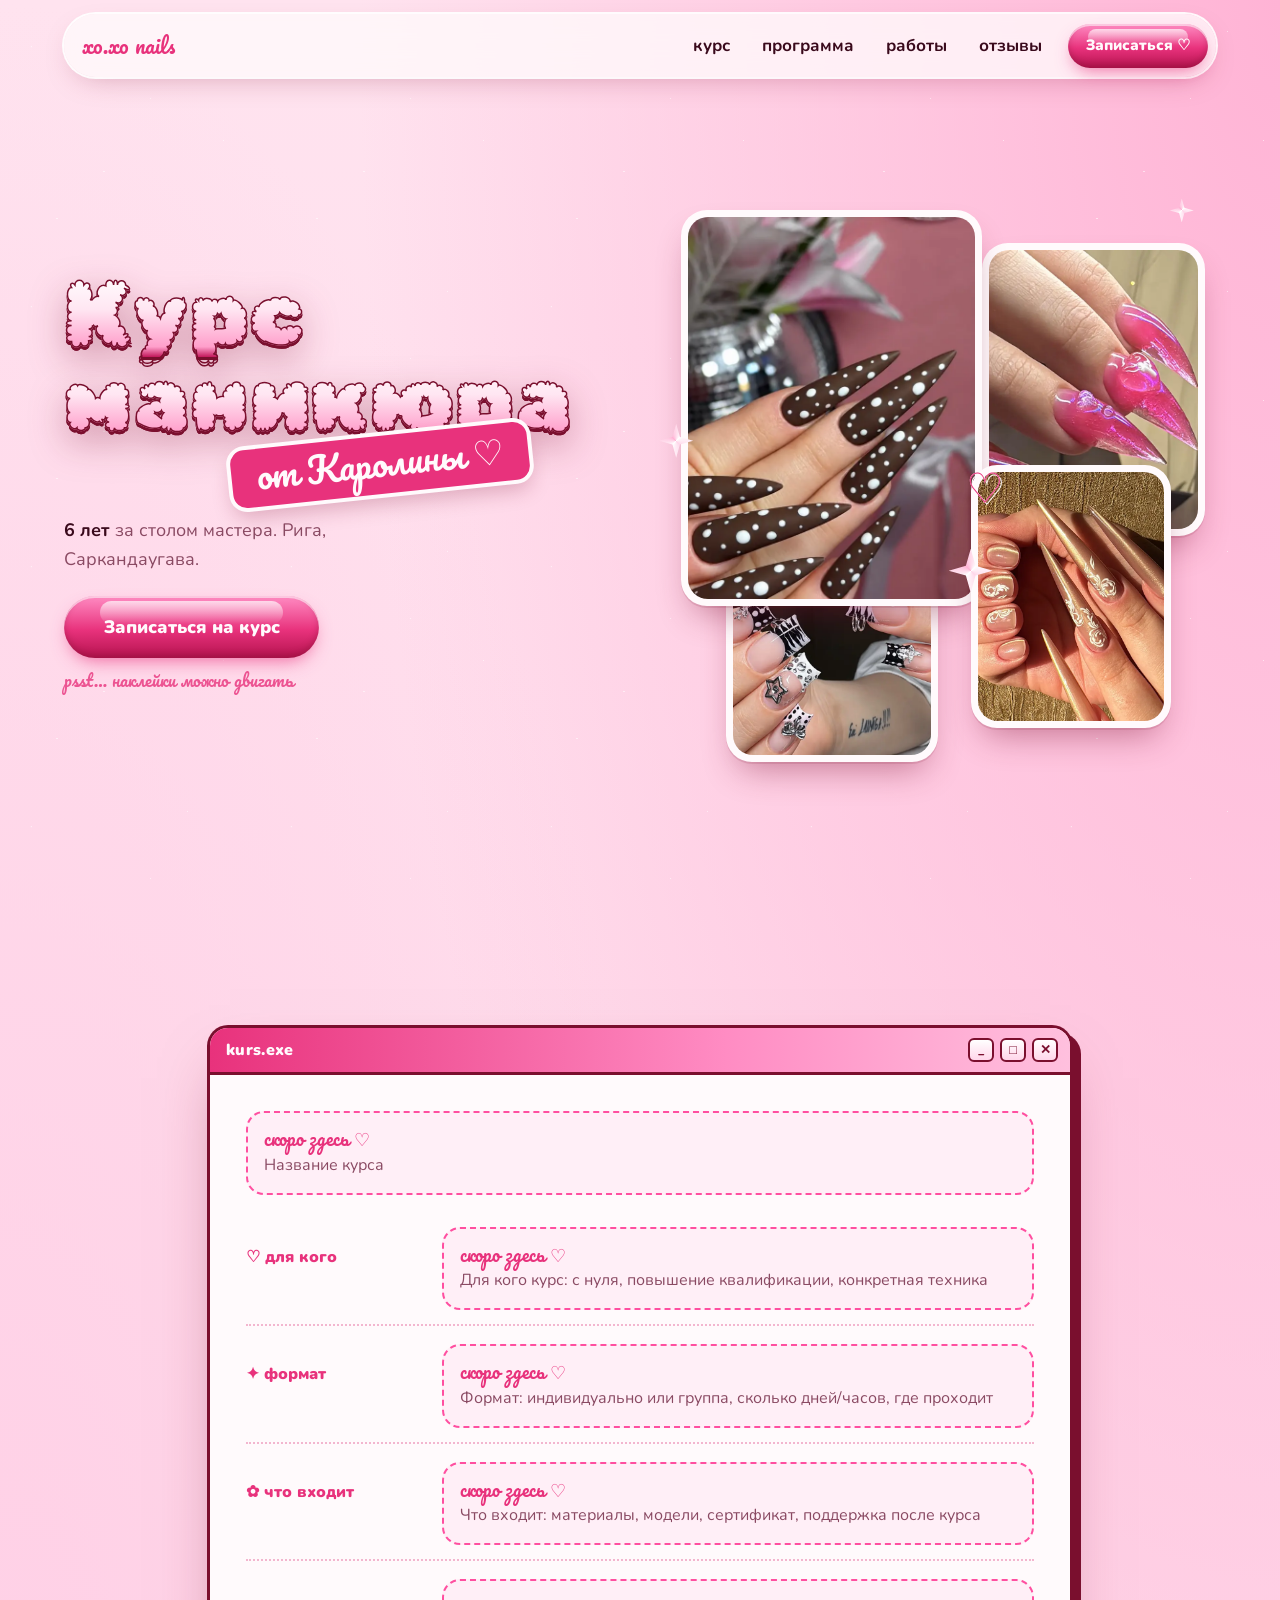
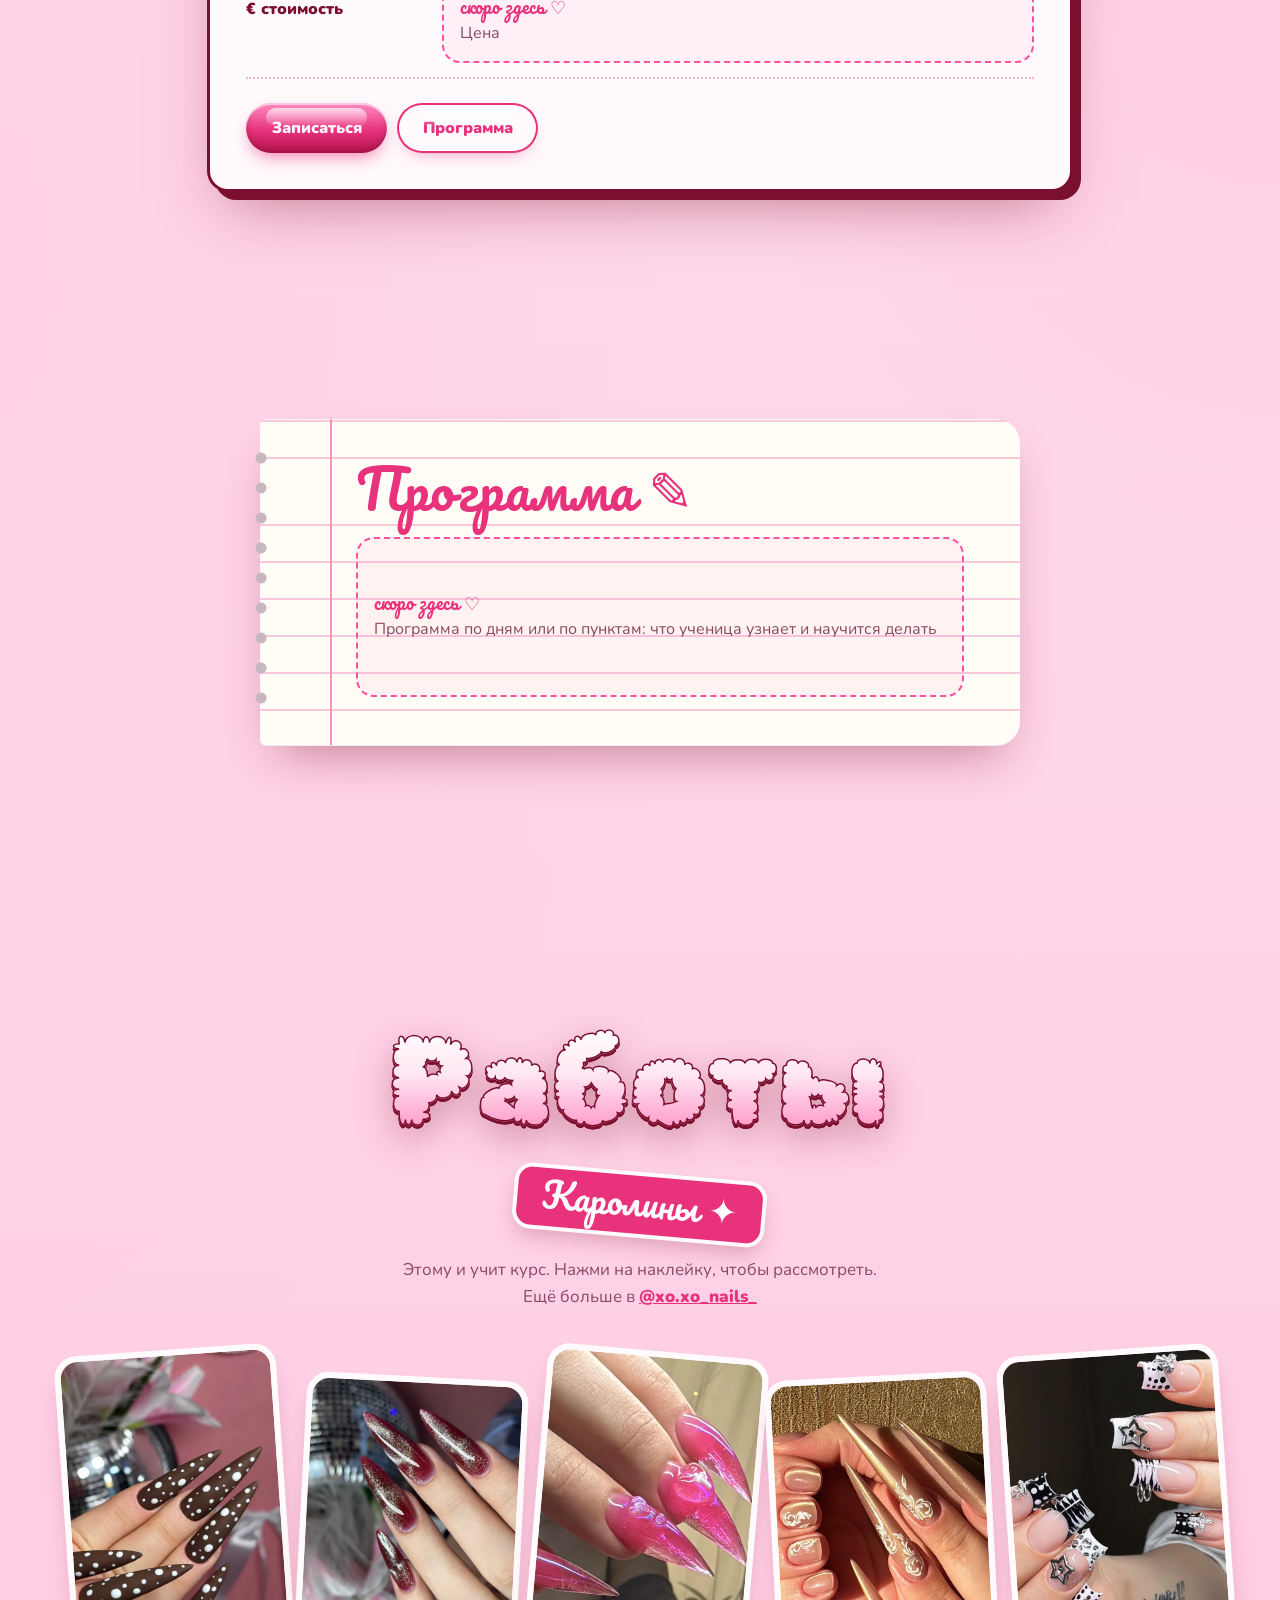
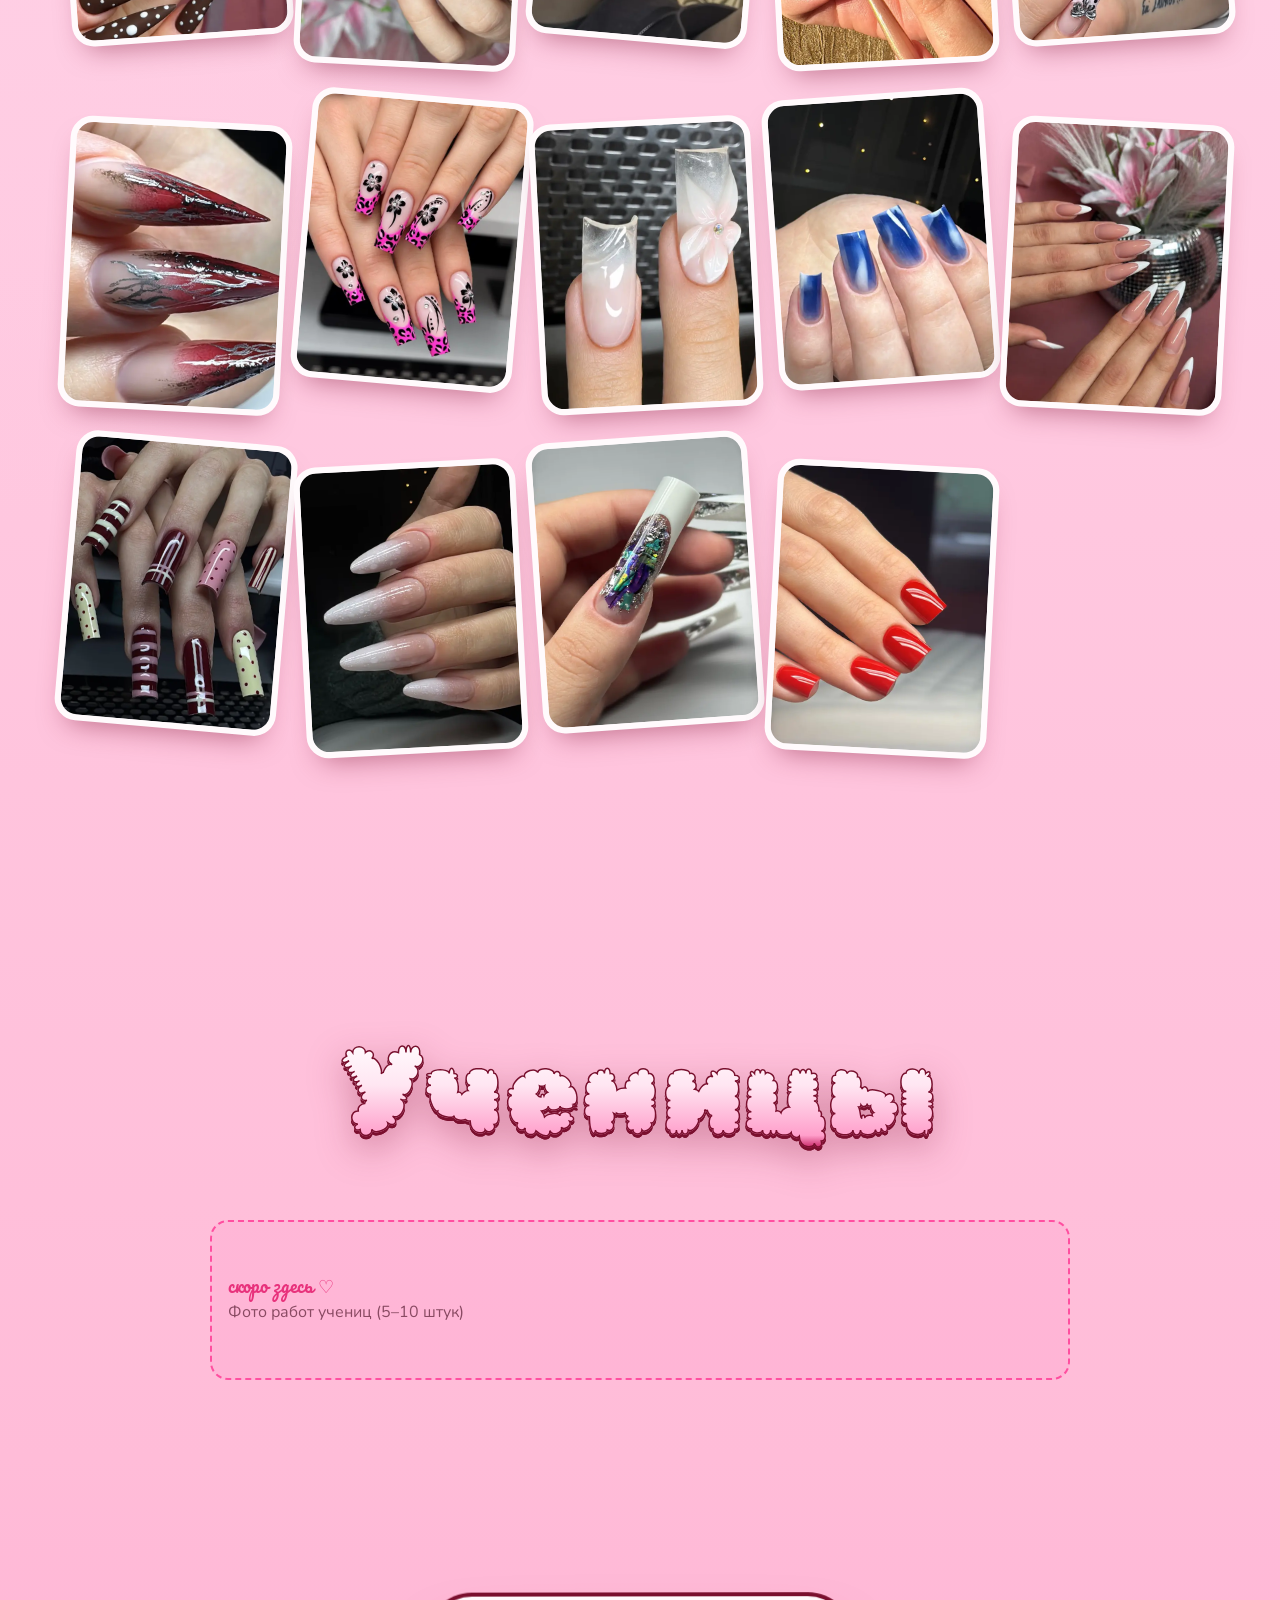
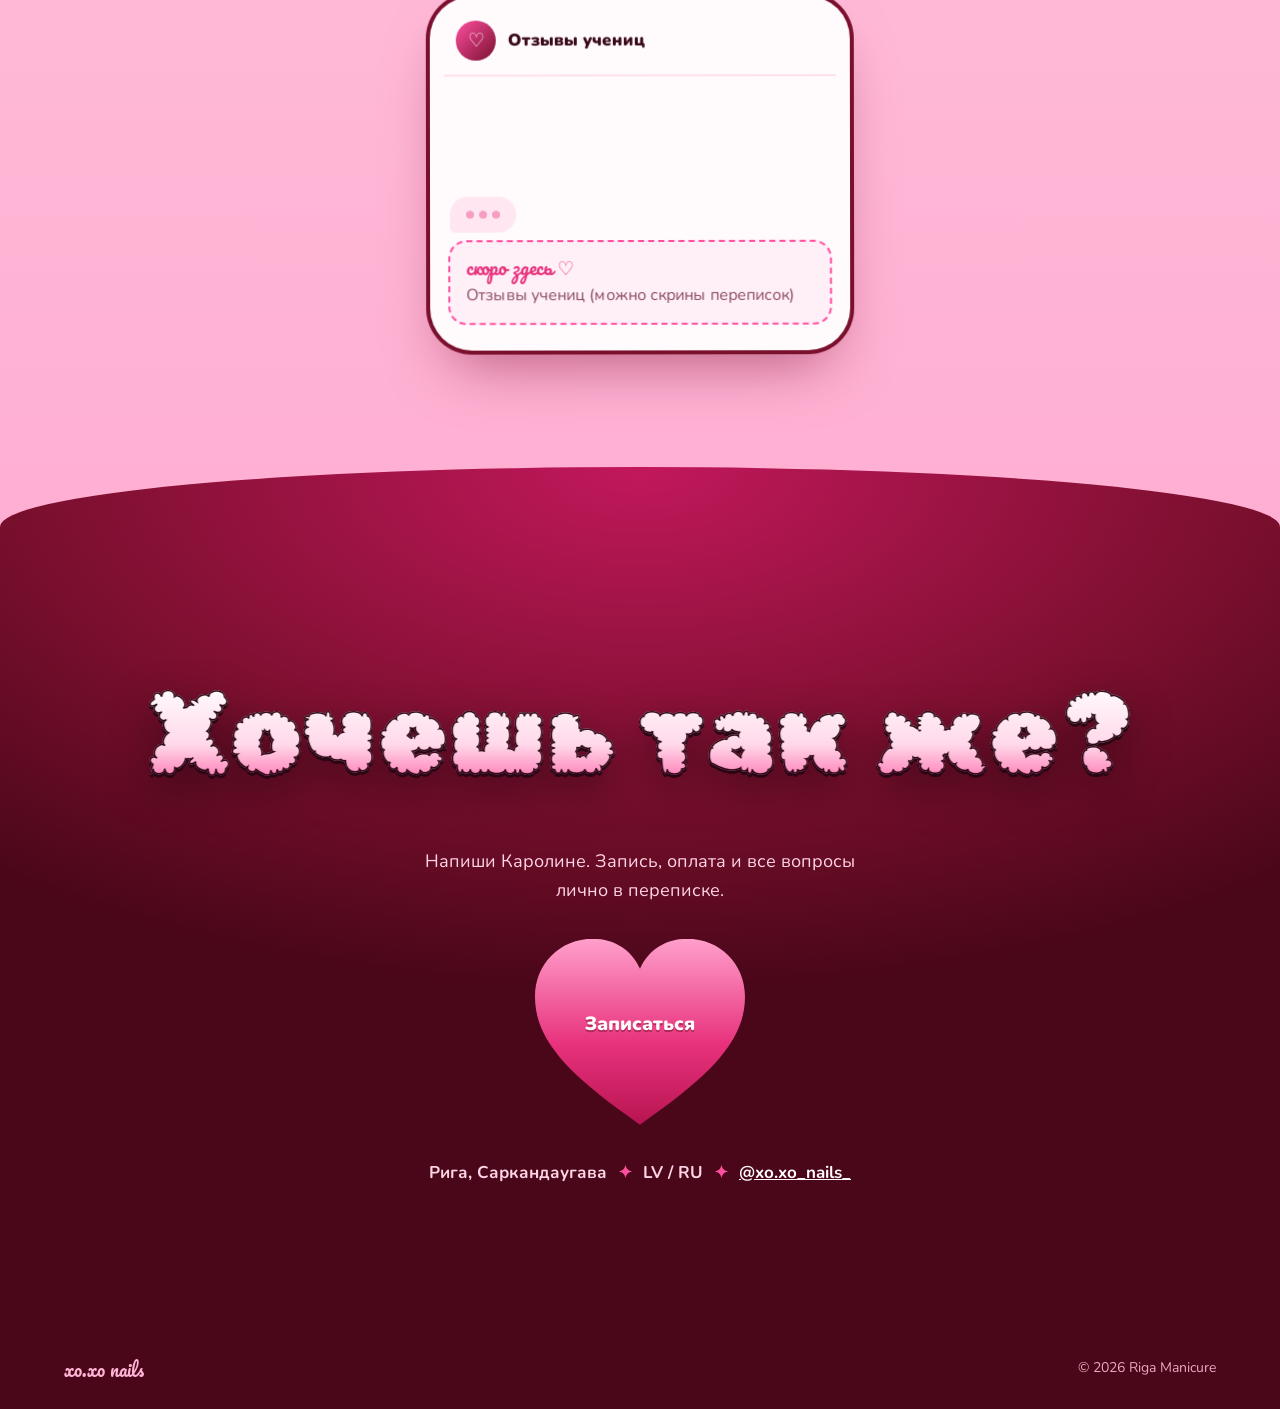
==== index.html @ b99a3af6 "Jauns dizains: Y2K glancs" ====
<!doctype html>
<html lang="ru">
<head>
<meta charset="utf-8">
<meta name="viewport" content="width=device-width, initial-scale=1, viewport-fit=cover">
<title>Курс маникюра от Каролины | Riga Manicure</title>
<meta name="description" content="Курс маникюра от мастера Каролины: 6 лет практики, Рига, Саркандаугава. Программа, формат, работы учениц и запись.">
<meta name="theme-color" content="#ffd9ea">
<meta property="og:type" content="website">
<meta property="og:locale" content="ru_RU">
<meta property="og:title" content="Курс маникюра от Каролины">
<meta property="og:description" content="6 лет практики. Рига, Саркандаугава. Программа курса и запись.">
<meta property="og:image" content="img/og.jpg">
<meta name="twitter:card" content="summary_large_image">
<link rel="icon" href="data:image/svg+xml,%3Csvg xmlns='http://www.w3.org/2000/svg' viewBox='0 0 32 32'%3E%3Cpath d='M16 29S3 21 3 11a6.5 6.5 0 0 1 13-1 6.5 6.5 0 0 1 13 1c0 10-13 18-13 18z' fill='%23e8327c'/%3E%3C/svg%3E">
<link rel="preload" href="fonts/rubik-bubbles-cyrillic-400-normal.woff2" as="font" type="font/woff2" crossorigin>
<link rel="stylesheet" href="css/fonts.css">
<link rel="stylesheet" href="css/style.css">
<script>
  (function (d) {
    d.classList.add("js");
    if (!matchMedia("(prefers-reduced-motion: reduce)").matches) d.classList.add("motion");
    setTimeout(function () { if (!d.classList.contains("ready")) d.classList.remove("motion"); }, 3500);
  })(document.documentElement);
</script>
</head>
<body>
<a class="skip" href="#kurs">К курсу</a>

<!-- dekoratīvs glitera slānis -->
<div class="glitter" aria-hidden="true"></div>

<header class="bar">
  <a class="bar-logo" href="#top" aria-label="Riga Manicure, наверх">xo.xo nails</a>
  <nav class="bar-nav" aria-label="Навигация">
    <a href="#kurs">курс</a>
    <a href="#programma">программа</a>
    <a href="#raboty">работы</a>
    <a href="#otzyvy">отзывы</a>
  </nav>
  <a class="pill pill-sm" data-book href="https://ig.me/m/xo.xo_nails_" target="_blank" rel="noopener">Записаться ♡</a>
</header>

<main id="top">

<!-- ============ HERO ============ -->
<section class="hero" aria-labelledby="hero-title">
  <div class="hero-copy">
    <h1 id="hero-title" class="hero-title">
      <span class="chrome" data-text="Курс">Курс</span>
      <span class="chrome" data-text="маникюра">маникюра</span>
    </h1>
    <p class="tag tag-hero">от Каролины ♡</p>
    <p class="hero-sub"><b>6 лет</b> за столом мастера. Рига, Саркандаугава.</p>
    <a class="pill pill-big" data-book href="https://ig.me/m/xo.xo_nails_" target="_blank" rel="noopener">Записаться на курс</a>
    <p class="hint">psst… наклейки можно двигать</p>
  </div>

  <div class="sticker-board" aria-label="Работы Каролины">
    <figure class="sticker s1"><img src="img/hero-polka-600.webp" width="600" height="800" fetchpriority="high" alt="Шоколадные стилеты в белый горошек" draggable="false"></figure>
    <figure class="sticker s2"><img src="img/pink-jelly-600.webp" width="600" height="800" alt="Розовые желейные стилеты с объёмным сердцем" draggable="false"></figure>
    <figure class="sticker s3"><img src="img/y2k-stars-600.webp" width="600" height="800" alt="Ногти в стиле Y2K со звёздами и горошком" draggable="false"></figure>
    <figure class="sticker s4"><img src="img/gold-stiletto-600.webp" width="600" height="800" alt="Золотые стилеты с белой росписью" draggable="false"></figure>
    <span class="star st1" aria-hidden="true"></span>
    <span class="star st2" aria-hidden="true"></span>
    <span class="star st3" aria-hidden="true"></span>
    <span class="heart h1" aria-hidden="true">♡</span>
  </div>
</section>

<!-- ============ KURS.EXE ============ -->
<section class="course" id="kurs" aria-labelledby="course-title">
  <div class="win">
    <div class="win-bar">
      <span class="win-title" id="course-title">kurs.exe</span>
      <span class="win-btns" aria-hidden="true"><i>_</i><i>□</i><i>✕</i></span>
    </div>
    <div class="win-body">
      <div class="win-name" data-field="course.title"></div>
      <dl class="win-rows">
        <div><dt>♡ для кого</dt><dd data-field="course.audience"></dd></div>
        <div><dt>✦ формат</dt><dd data-field="course.format"></dd></div>
        <div><dt>✿ что входит</dt><dd data-field="course.includes"></dd></div>
        <div class="win-price"><dt>€ стоимость</dt><dd data-field="course.price"></dd></div>
      </dl>
      <div class="win-actions">
        <a class="pill" data-book href="https://ig.me/m/xo.xo_nails_" target="_blank" rel="noopener">Записаться</a>
        <a class="pill pill-ghost" href="#programma">Программа</a>
      </div>
    </div>
  </div>
</section>

<!-- ============ DIENASGRĀMATA ============ -->
<section class="diary-wrap" id="programma" aria-labelledby="program-title">
  <div class="diary">
    <h2 id="program-title" class="diary-title">Программа <span aria-hidden="true">✎</span></h2>
    <div class="diary-body" data-field="course.program"></div>
  </div>
</section>

<!-- ============ NAKLEJKI ============ -->
<section class="works" id="raboty" aria-labelledby="works-title">
  <h2 id="works-title" class="sec-title"><span class="chrome" data-text="Работы">Работы</span></h2>
  <p class="tag tag-sec">Каролины ✦</p>
  <p class="works-lead">Этому и учит курс. Нажми на наклейку, чтобы рассмотреть. Ещё больше в <a data-ig href="https://www.instagram.com/xo.xo_nails_/" target="_blank" rel="noopener">@xo.xo_nails_</a></p>
  <ul class="wall" data-list="works"></ul>
</section>

<!-- ============ POLAROIDI ============ -->
<section class="students" aria-labelledby="students-title">
  <h2 id="students-title" class="sec-title"><span class="chrome" data-text="Ученицы">Ученицы</span></h2>
  <div class="students-body" data-field="students"></div>
</section>

<!-- ============ ČATS ============ -->
<section class="reviews" id="otzyvy" aria-labelledby="reviews-title">
  <div class="phone">
    <div class="phone-top"><span class="phone-av" aria-hidden="true">♡</span><h2 id="reviews-title">Отзывы учениц</h2></div>
    <div class="phone-chat" data-field="reviews"></div>
  </div>
</section>

<!-- ============ FINĀLS ============ -->
<section class="final" aria-labelledby="final-title">
  <h2 id="final-title" class="final-title"><span class="chrome chrome-dark" data-text="Хочешь так же?">Хочешь так же?</span></h2>
  <p class="final-sub">Напиши Каролине. Запись, оплата и все вопросы лично в переписке.</p>
  <a class="heart-btn" data-book href="https://ig.me/m/xo.xo_nails_" target="_blank" rel="noopener"><span>Записаться</span></a>
  <p class="final-meta">Рига, Саркандаугава <span>✦</span> LV / RU <span>✦</span> <a data-ig href="https://www.instagram.com/xo.xo_nails_/" target="_blank" rel="noopener">@xo.xo_nails_</a></p>
</section>

</main>

<footer class="foot">xo.xo nails <span>© <span id="year">2026</span> Riga Manicure</span></footer>

<a class="float-heart" id="floatHeart" data-book href="https://ig.me/m/xo.xo_nails_" target="_blank" rel="noopener" aria-label="Записаться на курс"><span>Записаться</span></a>

<dialog class="lightbox" id="lightbox" aria-label="Фото">
  <button class="lb-close" type="button" aria-label="Закрыть">✕</button>
  <button class="lb-nav lb-prev" type="button" aria-label="Предыдущее фото">‹</button>
  <img class="lb-img" alt="">
  <button class="lb-nav lb-next" type="button" aria-label="Следующее фото">›</button>
</dialog>

<script src="js/vendor/gsap.min.js" defer></script>
<script src="js/vendor/ScrollTrigger.min.js" defer></script>
<script src="js/vendor/Draggable.min.js" defer></script>
<script src="js/app.js" defer></script>
</body>
</html>
---- css/fonts.css ----
/* LokДЃli fonti: kirilica + latД«Е†u + latvieЕЎu burti */
/* rubik-bubbles-cyrillic-400-normal */
@font-face {
  font-family: 'Rubik Bubbles';
  font-style: normal;
  font-display: swap;
  font-weight: 400;
  src: url(../fonts/rubik-bubbles-cyrillic-400-normal.woff2) format('woff2');
  unicode-range: U+0301,U+0400-045F,U+0490-0491,U+04B0-04B1,U+2116;
}
/* rubik-bubbles-latin-ext-400-normal */
@font-face {
  font-family: 'Rubik Bubbles';
  font-style: normal;
  font-display: swap;
  font-weight: 400;
  src: url(../fonts/rubik-bubbles-latin-ext-400-normal.woff2) format('woff2');
  unicode-range: U+0100-02AF,U+0304,U+0308,U+0329,U+1E00-1E9F,U+1EF2-1EFF,U+2020,U+20A0-20AB,U+20AD-20C0,U+2113,U+2C60-2C7F,U+A720-A7FF;
}
/* rubik-bubbles-latin-400-normal */
@font-face {
  font-family: 'Rubik Bubbles';
  font-style: normal;
  font-display: swap;
  font-weight: 400;
  src: url(../fonts/rubik-bubbles-latin-400-normal.woff2) format('woff2');
  unicode-range: U+0000-00FF,U+0131,U+0152-0153,U+02BB-02BC,U+02C6,U+02DA,U+02DC,U+0304,U+0308,U+0329,U+2000-206F,U+2074,U+20AC,U+2122,U+2191,U+2193,U+2212,U+2215,U+FEFF,U+FFFD;
}
/* pacifico-cyrillic-400-normal */
@font-face {
  font-family: 'Pacifico';
  font-style: normal;
  font-display: swap;
  font-weight: 400;
  src: url(../fonts/pacifico-cyrillic-400-normal.woff2) format('woff2');
  unicode-range: U+0301,U+0400-045F,U+0490-0491,U+04B0-04B1,U+2116;
}
/* pacifico-latin-ext-400-normal */
@font-face {
  font-family: 'Pacifico';
  font-style: normal;
  font-display: swap;
  font-weight: 400;
  src: url(../fonts/pacifico-latin-ext-400-normal.woff2) format('woff2');
  unicode-range: U+0100-02AF,U+0304,U+0308,U+0329,U+1E00-1E9F,U+1EF2-1EFF,U+2020,U+20A0-20AB,U+20AD-20C0,U+2113,U+2C60-2C7F,U+A720-A7FF;
}
/* pacifico-latin-400-normal */
@font-face {
  font-family: 'Pacifico';
  font-style: normal;
  font-display: swap;
  font-weight: 400;
  src: url(../fonts/pacifico-latin-400-normal.woff2) format('woff2');
  unicode-range: U+0000-00FF,U+0131,U+0152-0153,U+02BB-02BC,U+02C6,U+02DA,U+02DC,U+0304,U+0308,U+0329,U+2000-206F,U+2074,U+20AC,U+2122,U+2191,U+2193,U+2212,U+2215,U+FEFF,U+FFFD;
}
/* nunito-cyrillic-400-normal */
@font-face {
  font-family: 'Nunito';
  font-style: normal;
  font-display: swap;
  font-weight: 400;
  src: url(../fonts/nunito-cyrillic-400-normal.woff2) format('woff2');
  unicode-range: U+0301,U+0400-045F,U+0490-0491,U+04B0-04B1,U+2116;
}
/* nunito-latin-ext-400-normal */
@font-face {
  font-family: 'Nunito';
  font-style: normal;
  font-display: swap;
  font-weight: 400;
  src: url(../fonts/nunito-latin-ext-400-normal.woff2) format('woff2');
  unicode-range: U+0100-02AF,U+0304,U+0308,U+0329,U+1E00-1E9F,U+1EF2-1EFF,U+2020,U+20A0-20AB,U+20AD-20C0,U+2113,U+2C60-2C7F,U+A720-A7FF;
}
/* nunito-latin-400-normal */
@font-face {
  font-family: 'Nunito';
  font-style: normal;
  font-display: swap;
  font-weight: 400;
  src: url(../fonts/nunito-latin-400-normal.woff2) format('woff2');
  unicode-range: U+0000-00FF,U+0131,U+0152-0153,U+02BB-02BC,U+02C6,U+02DA,U+02DC,U+0304,U+0308,U+0329,U+2000-206F,U+2074,U+20AC,U+2122,U+2191,U+2193,U+2212,U+2215,U+FEFF,U+FFFD;
}
/* nunito-cyrillic-700-normal */
@font-face {
  font-family: 'Nunito';
  font-style: normal;
  font-display: swap;
  font-weight: 700;
  src: url(../fonts/nunito-cyrillic-700-normal.woff2) format('woff2');
  unicode-range: U+0301,U+0400-045F,U+0490-0491,U+04B0-04B1,U+2116;
}
/* nunito-latin-ext-700-normal */
@font-face {
  font-family: 'Nunito';
  font-style: normal;
  font-display: swap;
  font-weight: 700;
  src: url(../fonts/nunito-latin-ext-700-normal.woff2) format('woff2');
  unicode-range: U+0100-02AF,U+0304,U+0308,U+0329,U+1E00-1E9F,U+1EF2-1EFF,U+2020,U+20A0-20AB,U+20AD-20C0,U+2113,U+2C60-2C7F,U+A720-A7FF;
}
/* nunito-latin-700-normal */
@font-face {
  font-family: 'Nunito';
  font-style: normal;
  font-display: swap;
  font-weight: 700;
  src: url(../fonts/nunito-latin-700-normal.woff2) format('woff2');
  unicode-range: U+0000-00FF,U+0131,U+0152-0153,U+02BB-02BC,U+02C6,U+02DA,U+02DC,U+0304,U+0308,U+0329,U+2000-206F,U+2074,U+20AC,U+2122,U+2191,U+2193,U+2212,U+2215,U+FEFF,U+FFFD;
}
/* nunito-cyrillic-900-normal */
@font-face {
  font-family: 'Nunito';
  font-style: normal;
  font-display: swap;
  font-weight: 900;
  src: url(../fonts/nunito-cyrillic-900-normal.woff2) format('woff2');
  unicode-range: U+0301,U+0400-045F,U+0490-0491,U+04B0-04B1,U+2116;
}
/* nunito-latin-ext-900-normal */
@font-face {
  font-family: 'Nunito';
  font-style: normal;
  font-display: swap;
  font-weight: 900;
  src: url(../fonts/nunito-latin-ext-900-normal.woff2) format('woff2');
  unicode-range: U+0100-02AF,U+0304,U+0308,U+0329,U+1E00-1E9F,U+1EF2-1EFF,U+2020,U+20A0-20AB,U+20AD-20C0,U+2113,U+2C60-2C7F,U+A720-A7FF;
}
/* nunito-latin-900-normal */
@font-face {
  font-family: 'Nunito';
  font-style: normal;
  font-display: swap;
  font-weight: 900;
  src: url(../fonts/nunito-latin-900-normal.woff2) format('woff2');
  unicode-range: U+0000-00FF,U+0131,U+0152-0153,U+02BB-02BC,U+02C6,U+02DA,U+02DC,U+0304,U+0308,U+0329,U+2000-206F,U+2074,U+20AC,U+2122,U+2191,U+2193,U+2212,U+2215,U+FEFF,U+FFFD;
}
---- css/style.css ----
/* Riga Manicure — Y2K glancs: hroma burbuļu burti, uzlīmes, gliters, kurs.exe, dienasgrāmata, čats. */
:root {
  --bg: #ffe3ef;
  --bg-2: #ffc6de;
  --pink: #ff4fa0;
  --hot: #e8327c;
  --cherry: #7a0f2e;
  --ink: #3a0a1c;
  --muted: #8a4a63;
  --white: #fffafc;
  --lilac: #e9d6ff;
  --bubble: "Rubik Bubbles", "Arial Rounded MT Bold", sans-serif;
  --script: "Pacifico", cursive;
  --text: "Nunito", "Segoe UI", Arial, sans-serif;
  --gut: clamp(16px, 5vw, 64px);
  --bounce: cubic-bezier(.34, 1.56, .64, 1);
}
*, *::before, *::after { box-sizing: border-box; }
html { -webkit-text-size-adjust: 100%; scroll-padding-top: 80px; }
body {
  margin: 0; color: var(--ink); font: 400 1.0625rem/1.6 var(--text); -webkit-font-smoothing: antialiased;
  background:
    radial-gradient(120% 60% at 100% 0%, #ffb3d5 0%, transparent 60%),
    radial-gradient(90% 50% at 0% 30%, #ffd0e6 0%, transparent 60%),
    linear-gradient(180deg, var(--bg) 0%, #ffd2e6 45%, #ffbcd8 75%, #ff9ccb 100%);
  background-color: var(--bg);
}
main, .foot { overflow-x: clip; position: relative; z-index: 1; }
img { display: block; max-width: 100%; height: auto; }
figure { margin: 0; }
a { color: inherit; }
h1, h2, h3, p { margin: 0; }
.skip { position: absolute; left: 8px; top: -60px; z-index: 300; background: var(--ink); color: var(--white); padding: 10px 16px; border-radius: 999px; }
.skip:focus { top: 8px; }
:focus-visible { outline: 3px solid var(--hot); outline-offset: 3px; }
::selection { background: var(--pink); color: var(--white); }

/* ---------- Glitera slānis ---------- */
.glitter { position: fixed; inset: 0; z-index: 0; pointer-events: none; opacity: .55;
  background-image:
    radial-gradient(1.5px 1.5px at 12% 18%, #fff 50%, transparent 51%),
    radial-gradient(1px 1px at 72% 12%, #fff 50%, transparent 51%),
    radial-gradient(2px 2px at 40% 66%, #fff 50%, transparent 51%),
    radial-gradient(1px 1px at 86% 54%, #fff 50%, transparent 51%),
    radial-gradient(1.5px 1.5px at 22% 84%, #fff 50%, transparent 51%),
    radial-gradient(1px 1px at 58% 38%, #fff 50%, transparent 51%);
  background-size: 260px 260px; }
.motion .glitter { animation: twinkle 3.2s ease-in-out infinite alternate; }
@keyframes twinkle { from { opacity: .25; } to { opacity: .7; } }

/* ---------- Hroma burbuļu teksts ---------- */
.chrome { position: relative; display: inline-block; font-family: var(--bubble); font-weight: 400; line-height: .95; letter-spacing: .01em;
  color: transparent;
  background: linear-gradient(180deg, #ffffff 0%, #ffe6f2 22%, #ff9fcb 44%, #c2185b 50%, #ffc1dd 58%, #ffffff 78%, #ffd6ea 100%);
  background-size: 100% 200%; background-position: 0 0;
  -webkit-background-clip: text; background-clip: text;
  -webkit-text-stroke: 1.5px var(--cherry);
  filter: drop-shadow(0 3px 0 var(--cherry)) drop-shadow(0 12px 18px rgba(122, 15, 46, .3)); }
.chrome::after { /* atspīduma svītra, kas pārslīd pāri */
  content: attr(data-text); position: absolute; inset: 0; color: transparent; -webkit-text-stroke: 0;
  background: linear-gradient(100deg, transparent 40%, rgba(255,255,255,.95) 48%, transparent 56%) no-repeat;
  background-size: 250% 100%; background-position: 150% 0; -webkit-background-clip: text; background-clip: text; pointer-events: none; }
.motion .chrome::after { animation: shine 4.5s ease-in-out infinite; }
@keyframes shine { 0%, 55% { background-position: 150% 0; } 85%, 100% { background-position: -60% 0; } }
.chrome-dark { background: linear-gradient(180deg, #ffffff 0%, #ffd9ea 30%, #ff73b0 48%, #ffffff 56%, #ffc6e0 100%); background-size: 100% 200%; -webkit-background-clip: text; background-clip: text; -webkit-text-stroke: 1.5px #2a0614; filter: drop-shadow(0 3px 0 #2a0614) drop-shadow(0 14px 22px rgba(0,0,0,.35)); }

/* ---------- Birkas (uzlīmes ar rokrakstu) ---------- */
.tag { display: inline-block; font: 400 clamp(1.4rem, 5vw, 2.2rem)/1.2 var(--script); color: var(--white); background: var(--hot); padding: .15em .7em .3em;
  border-radius: 14px; box-shadow: 0 0 0 4px var(--white), 0 10px 20px rgba(122,15,46,.25); transform: rotate(-6deg); }

/* ---------- Pogas: želejas tabletes ---------- */
.pill { position: relative; display: inline-flex; align-items: center; justify-content: center; min-height: 50px; padding: 0 1.6em; border-radius: 999px;
  font: 900 1rem/1 var(--text); text-decoration: none; color: var(--white);
  background: linear-gradient(180deg, #ff8cc3 0%, var(--hot) 55%, #b5134f 100%);
  box-shadow: inset 0 2px 0 rgba(255,255,255,.55), inset 0 -3px 6px rgba(122,15,46,.35), 0 8px 18px -6px rgba(232,50,124,.7);
  transition: transform .3s var(--bounce), box-shadow .3s; }
.pill::before { content: ""; position: absolute; left: 14%; right: 14%; top: 5px; height: 38%; border-radius: 999px; background: linear-gradient(rgba(255,255,255,.7), rgba(255,255,255,0)); pointer-events: none; }
.pill:hover { transform: translateY(-3px) scale(1.04); }
.pill:active { transform: scale(.96); }
.pill-sm { min-height: 44px; padding: 0 1.2em; font-size: .9375rem; }
.pill-big { min-height: 62px; padding: 0 2.2em; font-size: 1.125rem; }
.pill-ghost { color: var(--hot); background: var(--white); box-shadow: inset 0 0 0 2px var(--hot), 0 8px 18px -10px rgba(232,50,124,.6); }

/* ---------- Augšējā josla ---------- */
.bar { position: fixed; inset: 10px 10px auto; z-index: 50; display: flex; align-items: center; gap: 12px; padding: 8px 8px 8px 18px;
  background: rgba(255, 250, 252, .78); backdrop-filter: blur(12px); -webkit-backdrop-filter: blur(12px); border-radius: 999px;
  box-shadow: 0 0 0 2px rgba(255,255,255,.9), 0 10px 30px -12px rgba(122,15,46,.35); transition: transform .45s var(--bounce); }
.bar.is-hidden { transform: translateY(-140%); }
.bar-logo { font: 400 1.3rem/1 var(--script); color: var(--hot); text-decoration: none; }
.bar-nav { display: none; margin-left: auto; gap: 4px; }
.bar-nav a { font-weight: 700; text-decoration: none; padding: 10px 14px; border-radius: 999px; transition: background-color .2s; }
.bar-nav a:hover { background: var(--bg-2); }
.bar .pill { margin-left: auto; }
@media (min-width: 900px) { .bar { inset: 14px var(--gut) auto; } .bar-nav { display: flex; } .bar .pill { margin-left: 0; } }

/* ---------- HERO ---------- */
.hero { position: relative; min-height: 100svh; display: grid; gap: 20px; padding: 100px var(--gut) 40px; align-content: center; }
.hero-copy { position: relative; z-index: 3; min-width: 0; }
.hero-title { display: flex; flex-direction: column; align-items: flex-start; font-size: clamp(2.6rem, 14vw, 9.5rem); }
.tag-hero { margin: -6px 0 0 30%; }
.hero-sub { margin: 22px 0 22px; max-width: 22em; font-size: 1.125rem; color: var(--muted); }
.hero-sub b { color: var(--ink); }
.hint { margin-top: 14px; font: 400 1.05rem/1 var(--script); color: var(--hot); opacity: .8; }

.sticker-board { position: relative; height: min(118vw, 560px); }
.sticker { position: absolute; width: 46%; padding: 7px; background: var(--white); border-radius: 26px; touch-action: none; cursor: grab;
  box-shadow: 0 2px 0 rgba(122,15,46,.12), 0 18px 34px -12px rgba(122,15,46,.45); user-select: none; -webkit-user-select: none; }
.sticker:active { cursor: grabbing; }
.sticker img { border-radius: 20px; aspect-ratio: 3/4; object-fit: cover; pointer-events: none; }
.s1 { left: 4%; top: 2%; width: 54%; rotate: -7deg; z-index: 2; }
.s2 { right: 2%; top: 8%; rotate: 9deg; width: 40%; }
.s3 { left: 12%; bottom: 0; rotate: 6deg; width: 38%; }
.s4 { right: 8%; bottom: 6%; rotate: -10deg; width: 36%; z-index: 3; }
.star { position: absolute; width: 34px; height: 34px; z-index: 4; pointer-events: none;
  background: conic-gradient(from 45deg, #fff, #ffd6ea, #fff, #ffb3d5, #fff);
  clip-path: polygon(50% 0, 61% 39%, 100% 50%, 61% 61%, 50% 100%, 39% 61%, 0 50%, 39% 39%); }
.st1 { left: 0; top: 40%; } .st2 { right: 4%; top: 0; width: 24px; height: 24px; } .st3 { left: 52%; bottom: 30%; width: 44px; height: 44px; }
.heart { position: absolute; right: 38%; top: 46%; z-index: 4; font-size: 2.6rem; color: var(--hot); text-shadow: 0 0 0 var(--white), 2px 2px 0 var(--white); pointer-events: none; }
.motion .star { animation: pop 2.4s ease-in-out infinite; }
.motion .st2 { animation-delay: .8s; } .motion .st3 { animation-delay: 1.4s; }
@keyframes pop { 0%, 100% { transform: scale(.7) rotate(0); opacity: .6; } 50% { transform: scale(1.1) rotate(45deg); opacity: 1; } }

@media (min-width: 900px) {
  .hero { grid-template-columns: minmax(0, 1fr) minmax(0, 1fr); align-items: center; gap: 3vw; }
  .hero-title { font-size: clamp(3.6rem, 7vw, 8.6rem); }
  .sticker-board { height: min(44vw, 640px); }
}

/* ---------- kurs.exe ---------- */
.course { padding: clamp(60px, 10vw, 140px) var(--gut); display: grid; place-items: center; }
.win { width: min(100%, 860px); background: var(--white); border-radius: 18px; overflow: hidden;
  box-shadow: 0 0 0 3px var(--cherry), 8px 8px 0 3px var(--cherry), 0 30px 60px -20px rgba(122,15,46,.5); }
.win-bar { display: flex; align-items: center; justify-content: space-between; padding: 10px 12px 10px 16px;
  background: linear-gradient(90deg, var(--hot), #ff8cc3 60%, #ffc0de); color: var(--white); border-bottom: 3px solid var(--cherry); }
.win-title { font: 900 1rem/1 var(--text); letter-spacing: .02em; }
.win-btns { display: flex; gap: 6px; }
.win-btns i { display: grid; place-items: center; width: 26px; height: 24px; font: 900 .8rem/1 var(--text); font-style: normal; color: var(--cherry);
  background: linear-gradient(#fff, #ffd6ea); border: 2px solid var(--cherry); border-radius: 6px; }
.win-body { padding: clamp(18px, 4vw, 36px); }
.win-name { margin-bottom: 18px; }
.win-rows { margin: 0; display: grid; gap: 4px; }
.win-rows > div { display: grid; gap: 6px; padding: 14px 0; border-bottom: 2px dotted #f3b6cf; }
.win-rows dt { font: 900 1rem/1.2 var(--text); color: var(--hot); text-transform: lowercase; }
.win-rows dd { margin: 0; }
.win-price dt { color: var(--cherry); }
.win-actions { display: flex; flex-wrap: wrap; gap: 10px; margin-top: 24px; }
@media (min-width: 700px) { .win-rows > div { grid-template-columns: 190px 1fr; align-items: baseline; } }

/* ---------- Vietturi ---------- */
.todo { border: 2.5px dashed var(--pink); border-radius: 18px; padding: 14px 16px; background: rgba(255,79,160,.06); color: var(--muted); font-size: 1rem; }
.todo b { display: block; color: var(--hot); font: 400 1.15rem/1.3 var(--script); margin-bottom: 2px; }
.todo-big { min-height: 160px; display: grid; align-content: center; }

/* ---------- Dienasgrāmata ---------- */
.diary-wrap { padding: clamp(40px, 8vw, 110px) var(--gut); display: grid; place-items: center; }
.diary { position: relative; width: min(100%, 760px); padding: 40px clamp(20px, 5vw, 56px) 48px clamp(46px, 9vw, 96px);
  background: #fffdf6 repeating-linear-gradient(transparent 0 35px, #f6c9dc 35px 37px); background-position: 0 70px;
  border-radius: 6px 24px 24px 6px; rotate: -1.5deg;
  box-shadow: 0 1px 0 #eee, 0 24px 50px -18px rgba(122,15,46,.45); }
.diary::before { content: ""; position: absolute; left: clamp(30px, 6vw, 70px); top: 0; bottom: 0; width: 2px; background: #ff8fbf; }
.diary::after { /* spirāle */ content: ""; position: absolute; left: -10px; top: 24px; bottom: 24px; width: 22px;
  background: radial-gradient(circle at 50% 50%, #c7b8c0 0 5px, transparent 6px) 0 0 / 22px 30px repeat-y; }
.diary-title { font: 400 clamp(2.2rem, 7vw, 3.4rem)/1.1 var(--script); color: var(--hot); margin-bottom: 18px; }
.p-list { list-style: none; margin: 0; padding: 0; }
.p-item { display: flex; gap: 12px; padding: 6px 0; font: 700 1.1rem/37px var(--text); }
.p-check { flex: none; width: 26px; height: 26px; margin-top: 6px; border: 2.5px solid var(--hot); border-radius: 8px; display: grid; place-items: center; color: var(--hot); font-size: 1rem; line-height: 1; }
.p-check::after { content: "♥"; transform: scale(0); transition: transform .4s var(--bounce); }
.p-item.is-done .p-check::after { transform: scale(1); }
.p-item small { display: block; font-weight: 400; color: var(--muted); line-height: 1.5; }

/* ---------- Uzlīmju siena ---------- */
.works { padding: clamp(70px, 11vw, 150px) var(--gut); text-align: center; }
.sec-title { font-size: clamp(3rem, 13vw, 7.5rem); }
.tag-sec { margin-top: -4px; transform: rotate(5deg); }
.works-lead { max-width: 30em; margin: 22px auto 40px; color: var(--muted); }
.works-lead a { color: var(--hot); font-weight: 900; }
.wall { list-style: none; margin: 0 auto; padding: 0; max-width: 1200px; display: grid; grid-template-columns: repeat(2, 1fr); gap: 18px 14px; }
.wall li:nth-child(4n+1) { rotate: -4deg; } .wall li:nth-child(4n+2) { rotate: 3deg; margin-top: 26px; }
.wall li:nth-child(4n+3) { rotate: 5deg; } .wall li:nth-child(4n) { rotate: -3deg; margin-top: 26px; }
.wall button { all: unset; display: block; width: 100%; cursor: zoom-in; padding: 6px; background: var(--white); border-radius: 22px;
  box-shadow: 0 16px 28px -14px rgba(122,15,46,.5); transition: transform .4s var(--bounce); }
.wall button:hover { transform: scale(1.06) rotate(-2deg); }
.wall button:focus-visible { outline: 3px solid var(--hot); outline-offset: 4px; }
.wall img { border-radius: 17px; aspect-ratio: 3/4; object-fit: cover; }
@media (min-width: 700px) { .wall { grid-template-columns: repeat(3, 1fr); gap: 26px; } }
@media (min-width: 1100px) { .wall { grid-template-columns: repeat(5, 1fr); } }

/* ---------- Polaroīdi ---------- */
.students { padding: clamp(40px, 8vw, 110px) var(--gut); text-align: center; }
.students-body { max-width: 860px; margin: 30px auto 0; text-align: left; }
.pola { list-style: none; margin: 0; padding: 0; display: grid; grid-template-columns: repeat(2, 1fr); gap: 18px; }
.pola li { background: var(--white); padding: 10px 10px 34px; box-shadow: 0 14px 28px -14px rgba(122,15,46,.5); }
.pola li:nth-child(odd) { rotate: -3deg; } .pola li:nth-child(even) { rotate: 2deg; }
.pola img { aspect-ratio: 1; object-fit: cover; }

/* ---------- Čats ---------- */
.reviews { padding: clamp(50px, 9vw, 120px) var(--gut); display: grid; place-items: center; }
.phone { width: min(100%, 420px); background: var(--white); border-radius: 42px; padding: 14px; box-shadow: 0 0 0 4px var(--cherry), 0 30px 60px -20px rgba(122,15,46,.55); }
.phone-top { display: flex; align-items: center; gap: 12px; padding: 10px 12px 14px; border-bottom: 2px solid #ffe0ee; }
.phone-top h2 { font: 900 1.05rem/1.2 var(--text); }
.phone-av { width: 40px; height: 40px; border-radius: 50%; display: grid; place-items: center; color: var(--white); background: linear-gradient(135deg, var(--pink), var(--cherry)); font-size: 1.2rem; }
.phone-chat { display: grid; gap: 10px; padding: 18px 6px 10px; min-height: 260px; align-content: end; }
.bubble { max-width: 85%; padding: 10px 14px; border-radius: 20px 20px 20px 6px; background: #ffe6f1; }
.bubble-me { justify-self: end; border-radius: 20px 20px 6px 20px; background: linear-gradient(180deg, #ff7ab5, var(--hot)); color: var(--white); }
.bubble small { display: block; margin-top: 4px; font-size: .75rem; opacity: .75; }
.typing { display: inline-flex; gap: 5px; padding: 14px 16px; border-radius: 20px 20px 20px 6px; background: #ffe6f1; width: max-content; }
.typing i { width: 8px; height: 8px; border-radius: 50%; background: var(--hot); opacity: .4; }
.motion .typing i { animation: dot 1.2s infinite; } .motion .typing i:nth-child(2) { animation-delay: .15s; } .motion .typing i:nth-child(3) { animation-delay: .3s; }
@keyframes dot { 0%, 60%, 100% { transform: translateY(0); opacity: .4; } 30% { transform: translateY(-5px); opacity: 1; } }

/* ---------- Fināls ---------- */
.final { position: relative; padding: clamp(90px, 14vw, 180px) var(--gut) clamp(80px, 12vw, 150px); text-align: center; color: var(--white);
  background: radial-gradient(80% 60% at 50% 0%, #c2185b 0%, var(--cherry) 60%, #4a0719 100%); border-radius: 50% 50% 0 0 / 60px 60px 0 0; }
.final-title { font-size: clamp(2.6rem, 11vw, 7rem); }
.final-sub { margin: 22px auto 34px; max-width: 24em; color: #ffd4e6; font-size: 1.125rem; }
.heart-btn { position: relative; isolation: isolate; display: inline-grid; place-items: center; width: 210px; height: 190px; text-decoration: none; color: var(--white); font: 900 1.2rem/1 var(--text); }
.heart-btn::before { content: ""; position: absolute; inset: 0; z-index: -1;
  background: linear-gradient(180deg, #ff9fcb, var(--hot) 55%, #b5134f);
  clip-path: path("M105 186 C 40 140 0 105 0 58 C 0 25 25 0 58 0 C 80 0 97 12 105 30 C 113 12 130 0 152 0 C 185 0 210 25 210 58 C 210 105 170 140 105 186 Z");
  filter: drop-shadow(0 12px 20px rgba(0,0,0,.35)); transition: transform .35s var(--bounce); }
.heart-btn span { margin-top: -18px; text-shadow: 0 2px 0 rgba(122,15,46,.5); }
.heart-btn:hover::before { transform: scale(1.06); }
.motion .heart-btn::before { animation: beat 1.6s ease-in-out infinite; }
@keyframes beat { 0%, 100% { transform: scale(1); } 15% { transform: scale(1.08); } 30% { transform: scale(.98); } 45% { transform: scale(1.05); } }
.final-meta { margin-top: 30px; font-weight: 700; color: #ffd4e6; }
.final-meta span { color: var(--pink); margin: 0 6px; }
.final-meta a { color: var(--white); }
.foot { display: flex; justify-content: space-between; flex-wrap: wrap; gap: 8px; padding: 22px var(--gut) calc(26px + env(safe-area-inset-bottom)); background: #4a0719; color: #ffb3d5; font: 400 1.1rem/1.4 var(--script); }
.foot span { font: 400 .875rem/1.4 var(--text); color: #e8a9c2; }

/* ---------- Peldošā sirds-poga ---------- */
.float-heart { position: fixed; right: 14px; bottom: calc(14px + env(safe-area-inset-bottom)); z-index: 60; display: grid; place-items: center; width: 92px; height: 84px;
  color: var(--white); font: 900 .8rem/1 var(--text); text-decoration: none; transform: scale(0) rotate(-20deg); transition: transform .5s var(--bounce); }
.float-heart::before { content: ""; position: absolute; inset: 0; z-index: -1; background: linear-gradient(180deg, #ff9fcb, var(--hot) 55%, #b5134f);
  clip-path: path("M46 82 C 18 62 0 47 0 26 C 0 11 11 0 26 0 C 36 0 43 6 46 13 C 49 6 56 0 66 0 C 81 0 92 11 92 26 C 92 47 74 62 46 82 Z");
  filter: drop-shadow(0 8px 14px rgba(122,15,46,.45)); }
.float-heart span { margin-top: -10px; }
.float-heart.is-on { transform: scale(1) rotate(-8deg); }

/* ---------- Dzirksteles aiz kursora ---------- */
.spark { position: fixed; left: 0; top: 0; z-index: 250; width: 14px; height: 14px; pointer-events: none; margin: -7px 0 0 -7px;
  background: conic-gradient(from 45deg, #fff, #ff9fcb, #fff, #ff4fa0, #fff);
  clip-path: polygon(50% 0, 61% 39%, 100% 50%, 61% 61%, 50% 100%, 39% 61%, 0 50%, 39% 39%); }

/* ---------- Lightbox ---------- */
.lightbox { border: 0; padding: 0; margin: 0; width: 100vw; height: 100dvh; max-width: none; max-height: none; background: rgba(74,7,25,.92); display: none; place-items: center; }
.lightbox[open] { display: grid; }
.lightbox::backdrop { background: transparent; }
.lb-img { max-width: 90vw; max-height: 86dvh; object-fit: contain; border-radius: 24px; border: 8px solid var(--white); }
.lb-close, .lb-nav { position: absolute; background: var(--white); border: 0; color: var(--hot); cursor: pointer; width: 50px; height: 50px; border-radius: 50%; font: 900 1.4rem/1 var(--text); box-shadow: 0 6px 14px rgba(0,0,0,.3); }
.lb-close { top: 14px; right: 14px; }
.lb-prev { left: 10px; top: 50%; transform: translateY(-50%); font-size: 2rem; }
.lb-next { right: 10px; top: 50%; transform: translateY(-50%); font-size: 2rem; }

/* ---------- Sākuma stāvoklis animācijai ---------- */
.motion:not(.intro-done) .sticker, .motion:not(.intro-done) .tag-hero { opacity: 0; }
.motion:not(.intro-done) .hero-title .chrome { opacity: 0; }

@media (prefers-reduced-motion: reduce) {
  *, *::before, *::after { animation: none !important; transition-duration: .01ms !important; }
}
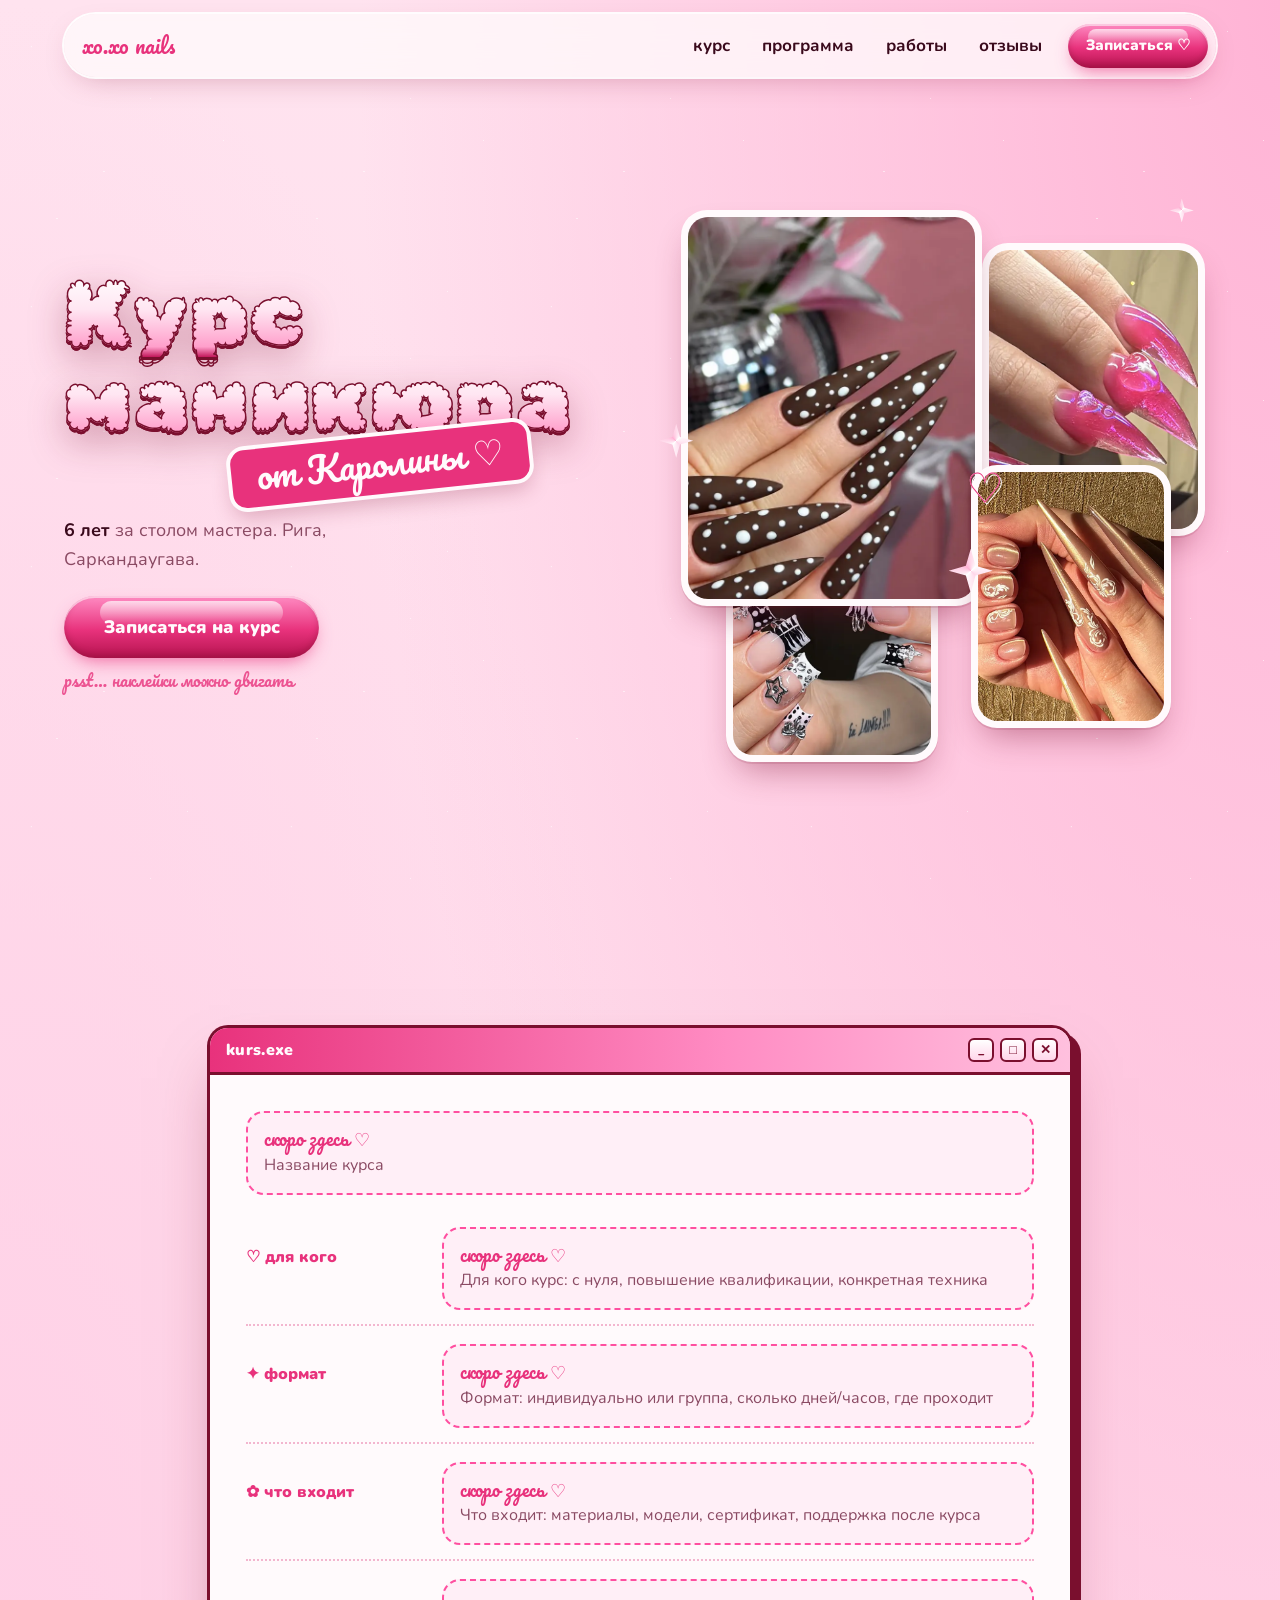
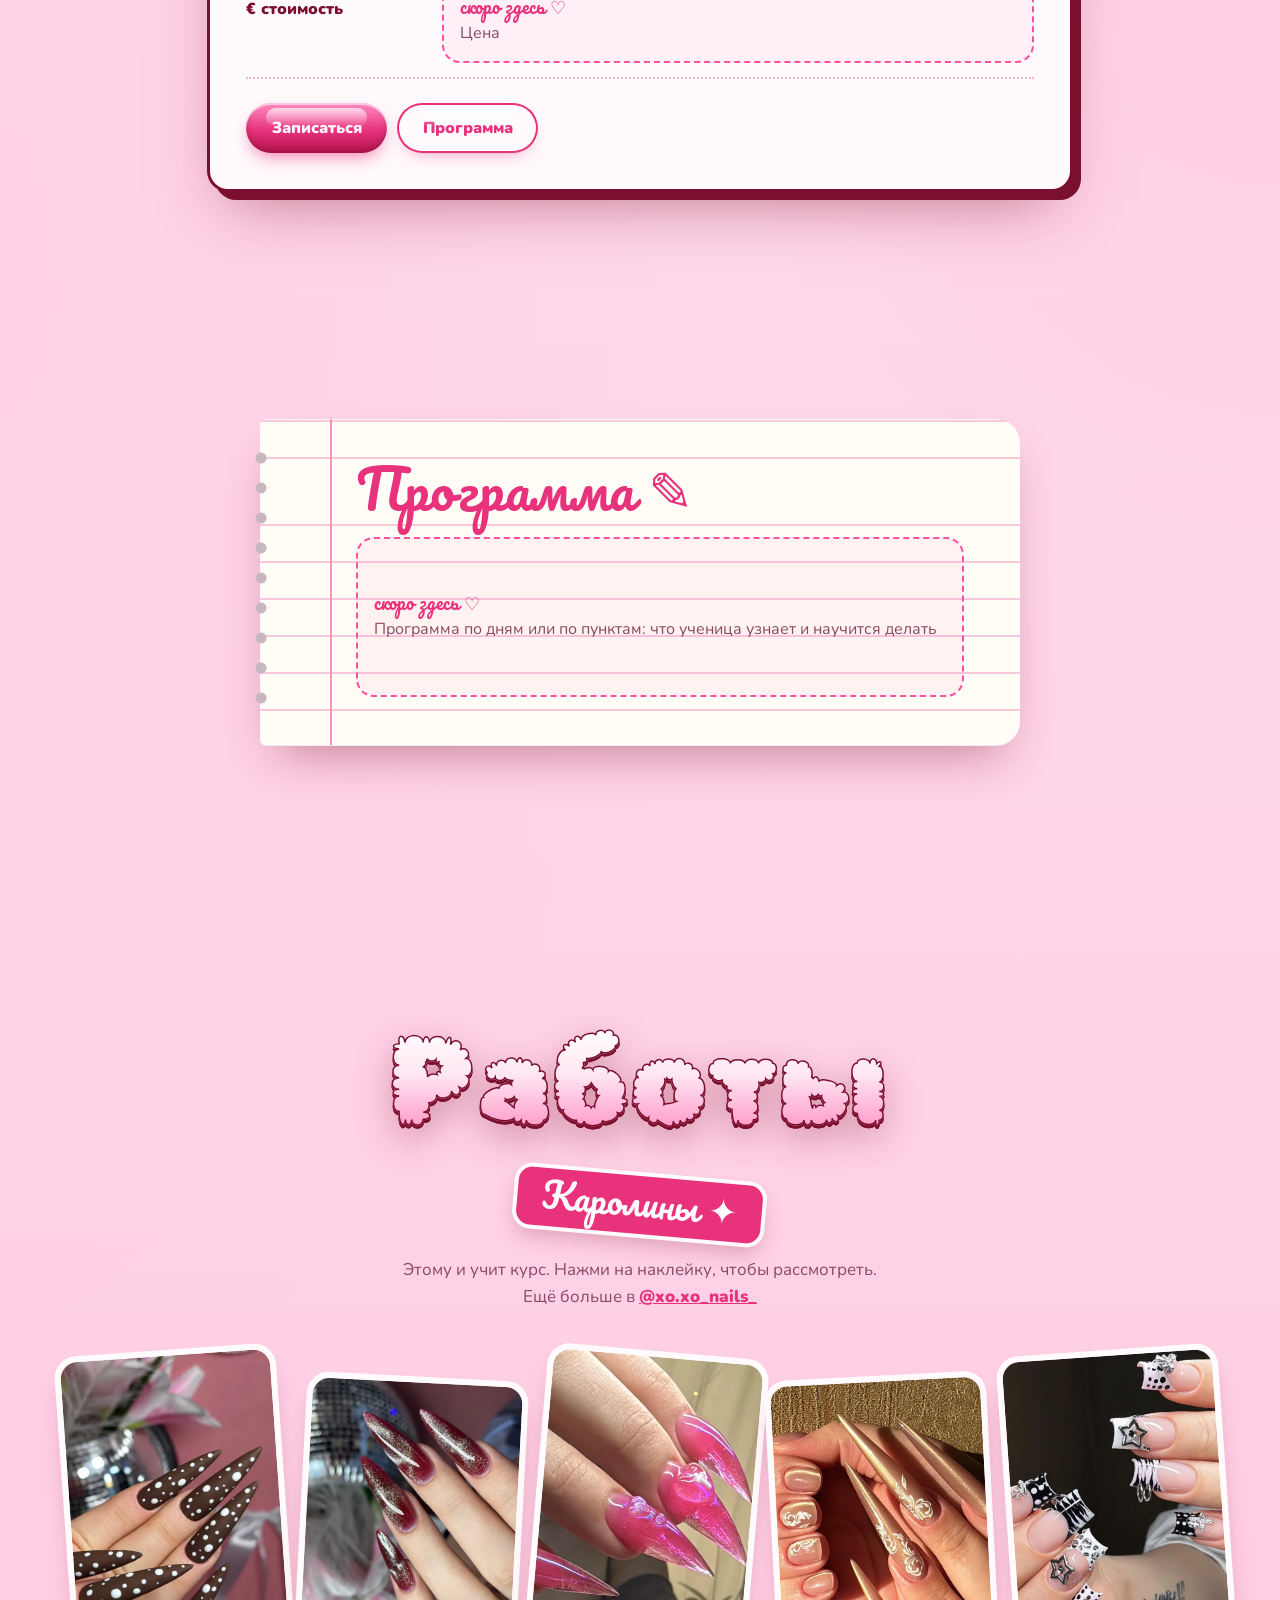
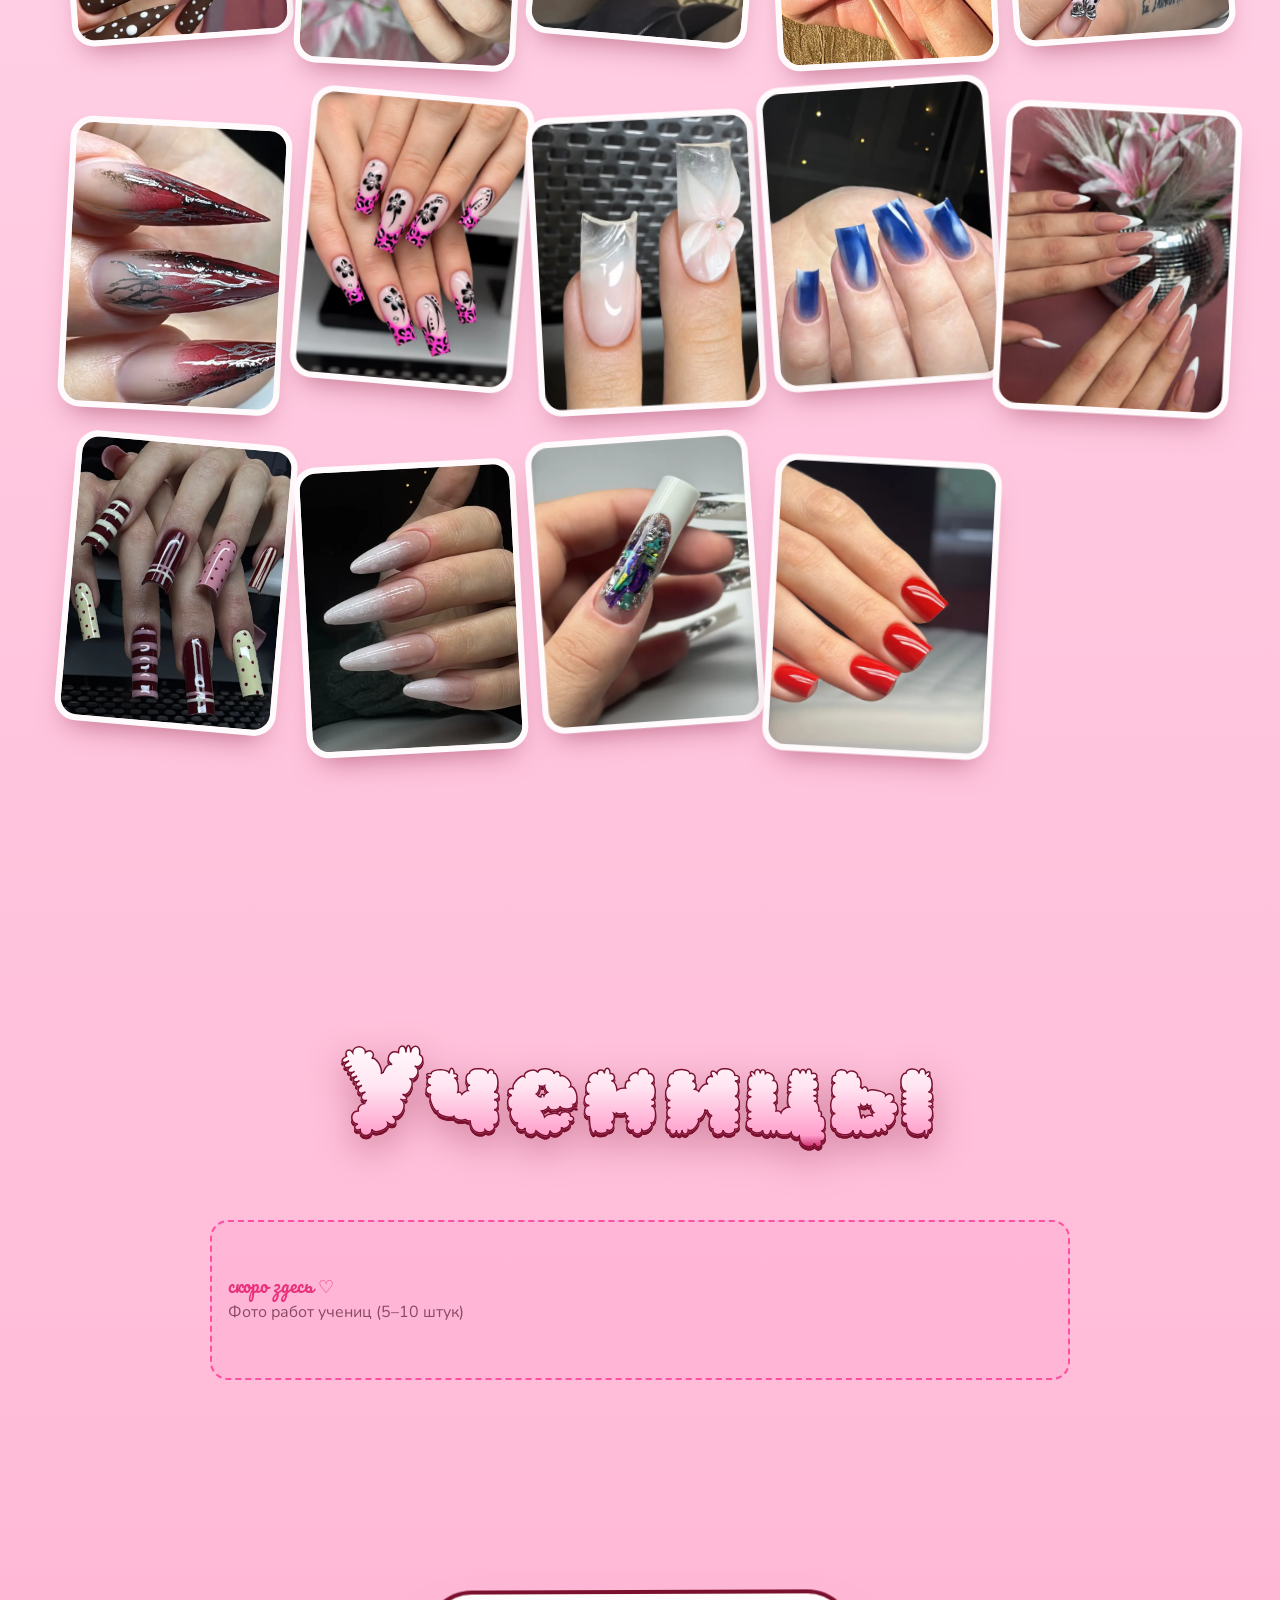
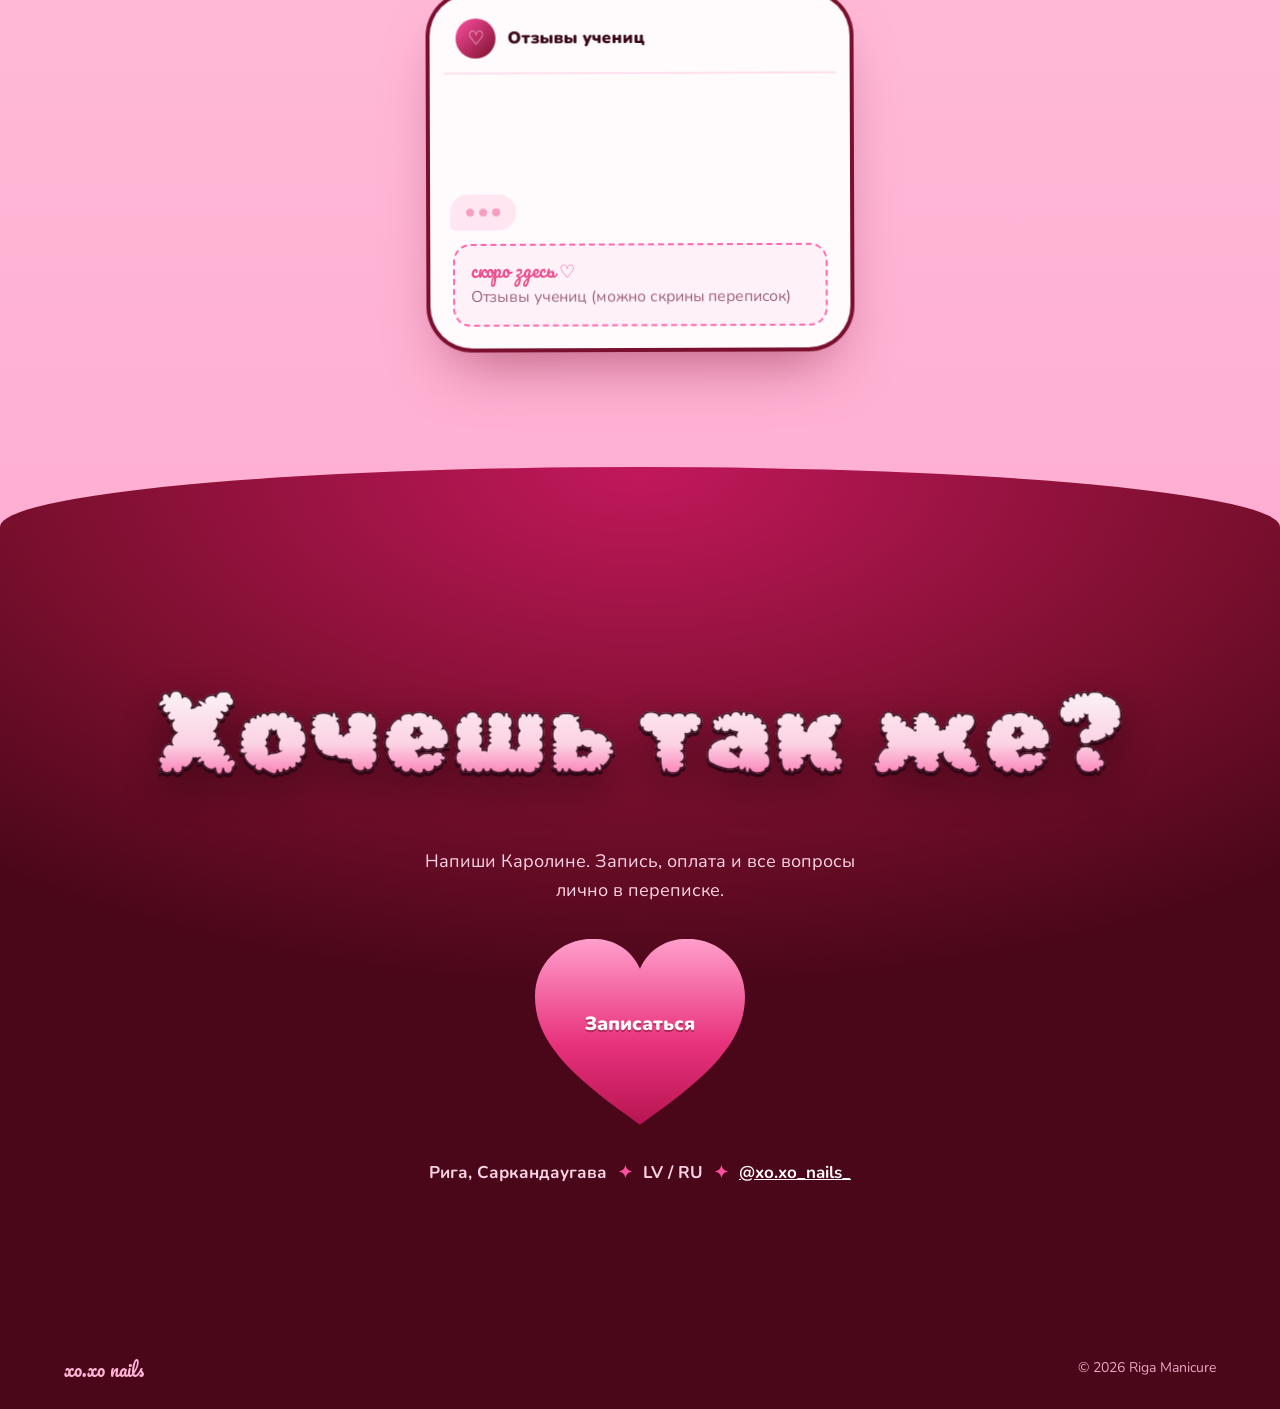
==== commit a7fa4904: "Versijas numurs CSS/JS (kešatmiņa)" ====
--- a/index.html
+++ b/index.html
@@ -14,8 +14,8 @@
 <meta name="twitter:card" content="summary_large_image">
 <link rel="icon" href="data:image/svg+xml,%3Csvg xmlns='http://www.w3.org/2000/svg' viewBox='0 0 32 32'%3E%3Cpath d='M16 29S3 21 3 11a6.5 6.5 0 0 1 13-1 6.5 6.5 0 0 1 13 1c0 10-13 18-13 18z' fill='%23e8327c'/%3E%3C/svg%3E">
 <link rel="preload" href="fonts/rubik-bubbles-cyrillic-400-normal.woff2" as="font" type="font/woff2" crossorigin>
-<link rel="stylesheet" href="css/fonts.css">
-<link rel="stylesheet" href="css/style.css">
+<link rel="stylesheet" href="css/fonts.css?v=y2k1">
+<link rel="stylesheet" href="css/style.css?v=y2k1">
 <script>
   (function (d) {
     d.classList.add("js");
@@ -145,6 +145,6 @@
 <script src="js/vendor/gsap.min.js" defer></script>
 <script src="js/vendor/ScrollTrigger.min.js" defer></script>
 <script src="js/vendor/Draggable.min.js" defer></script>
-<script src="js/app.js" defer></script>
+<script src="js/app.js?v=y2k1" defer></script>
 </body>
 </html>
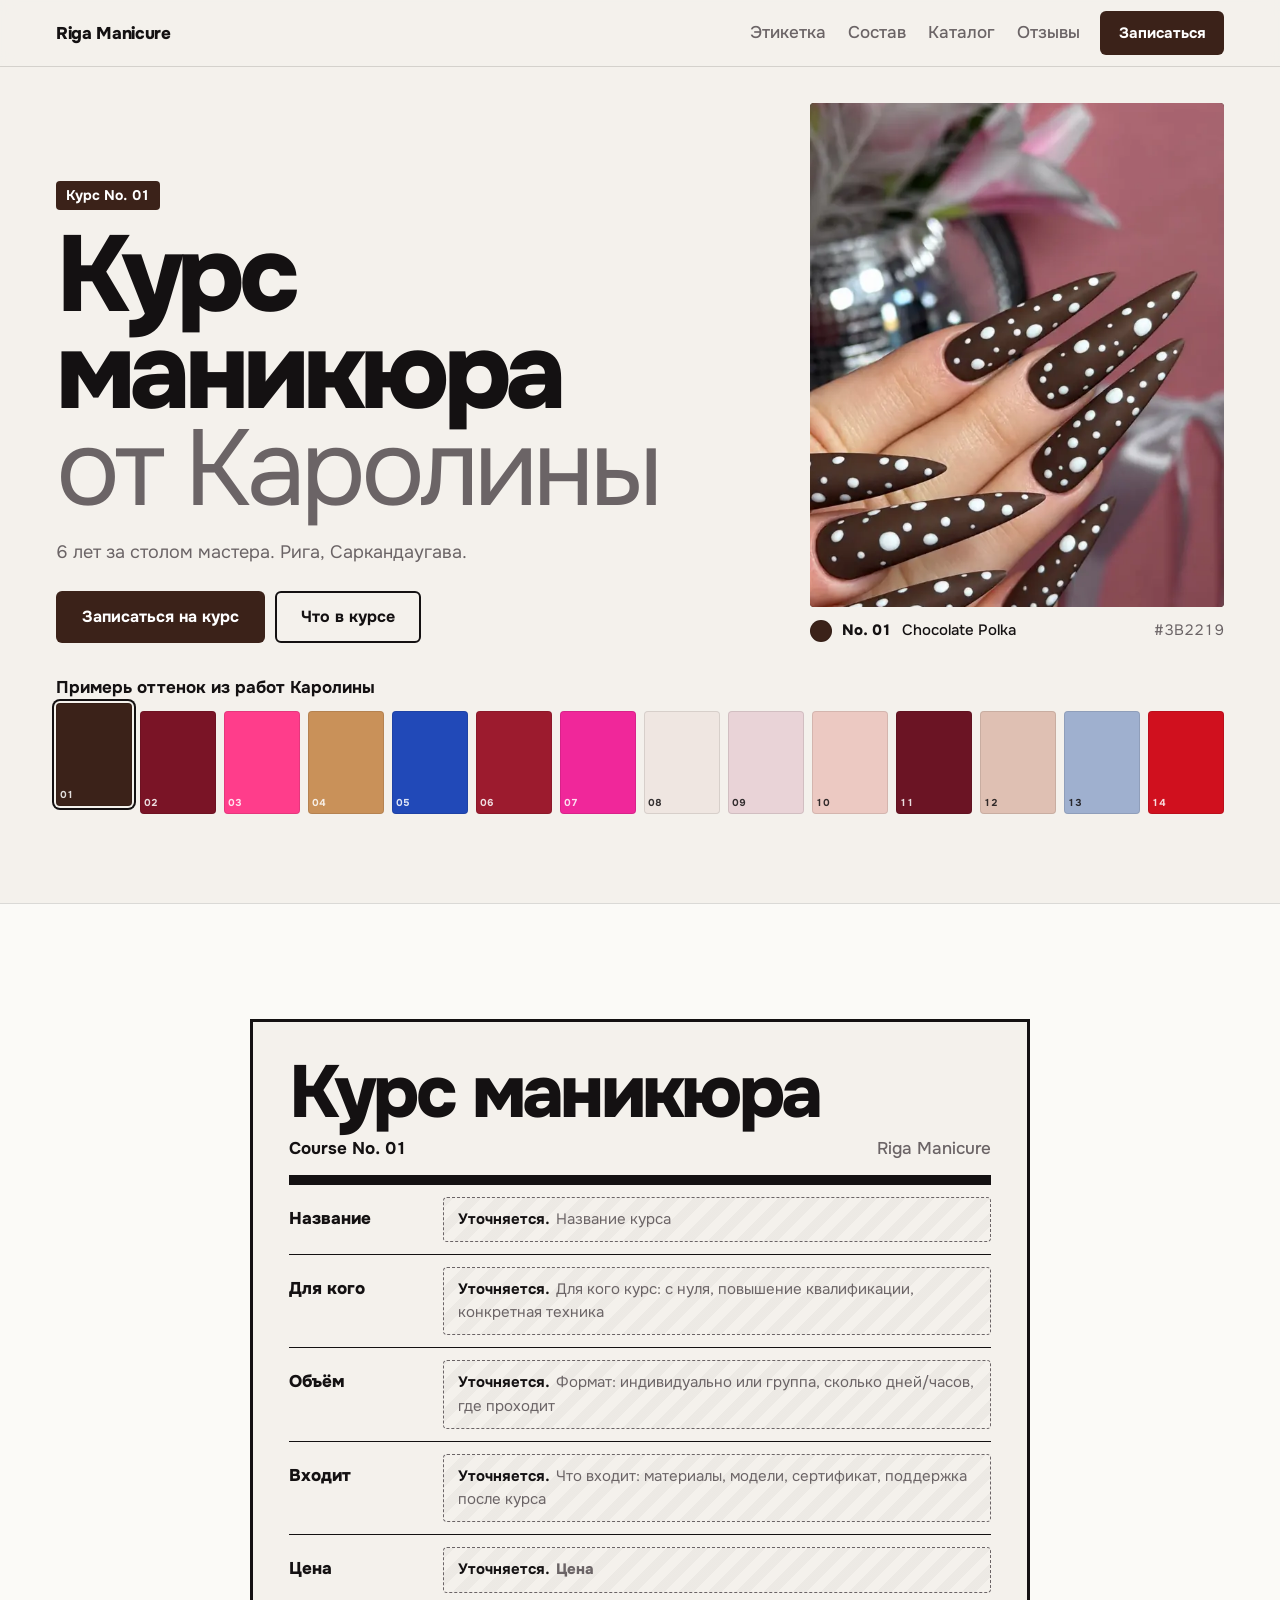
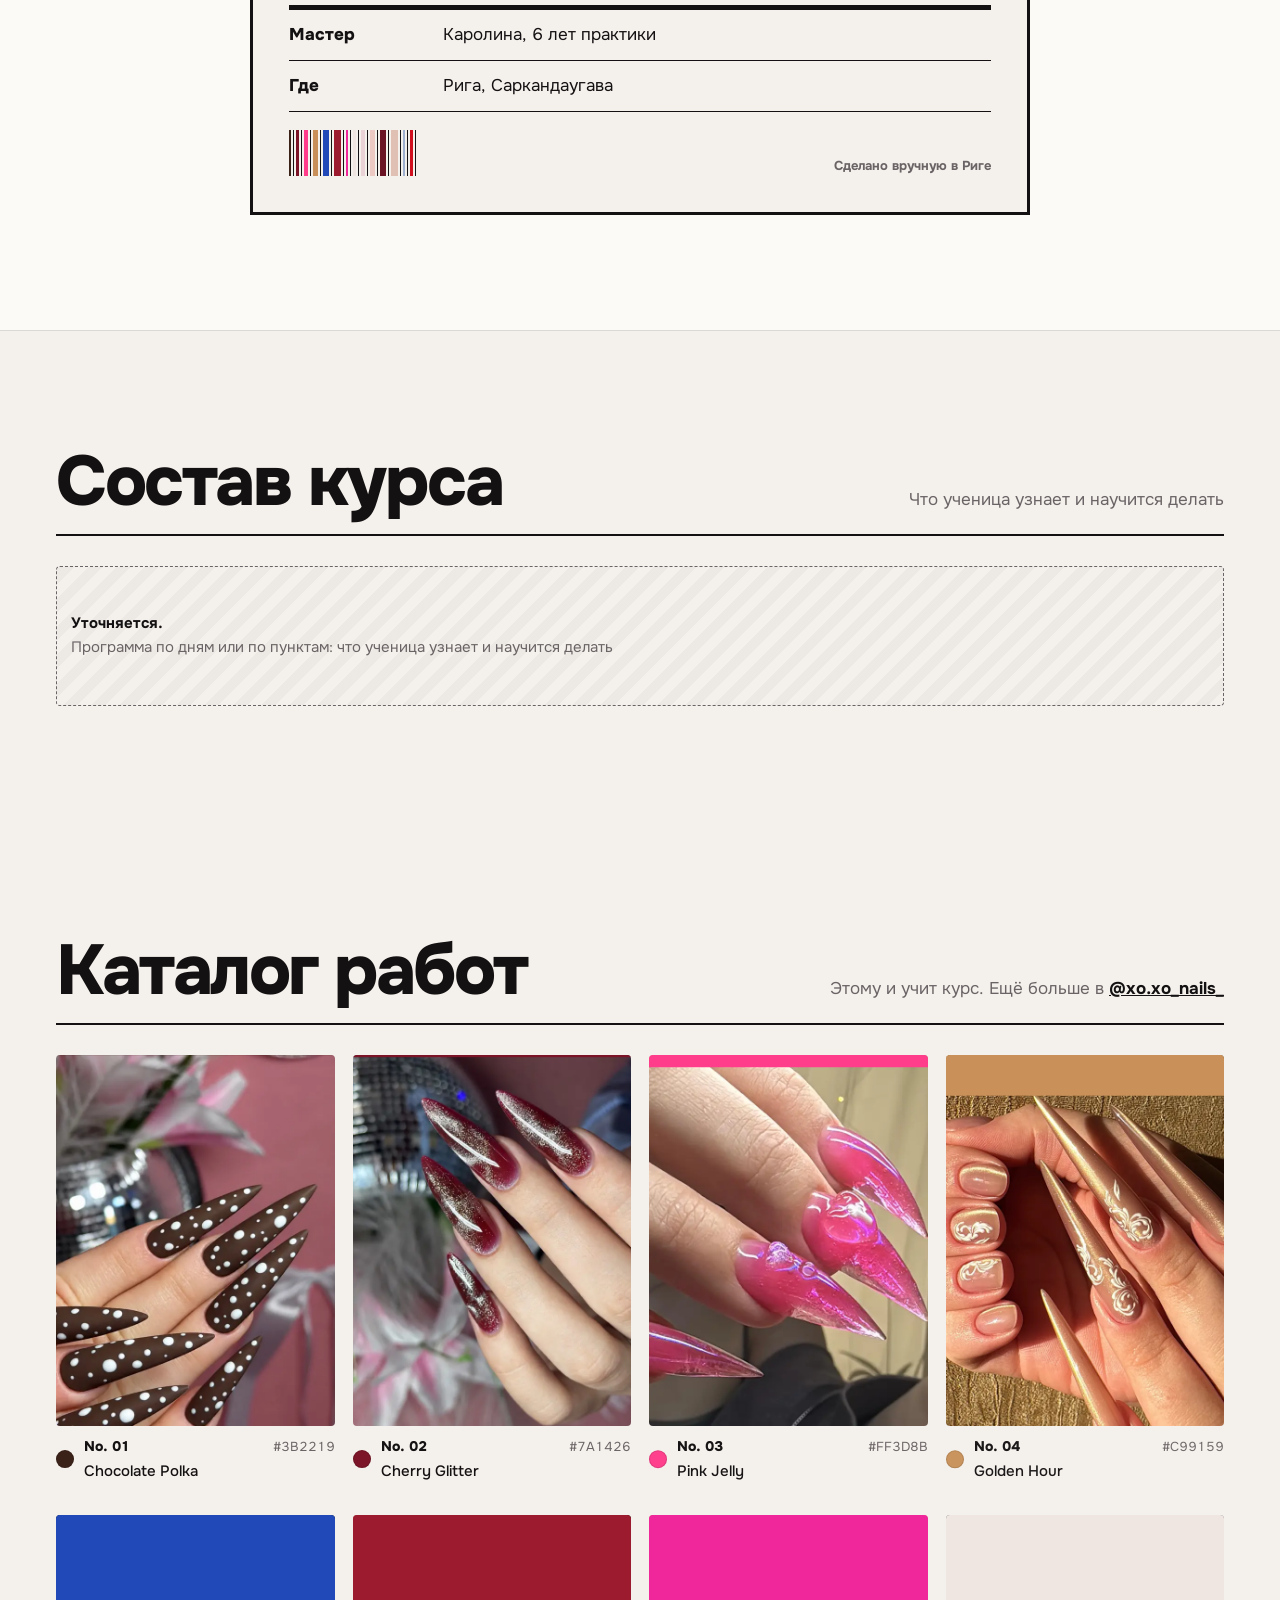
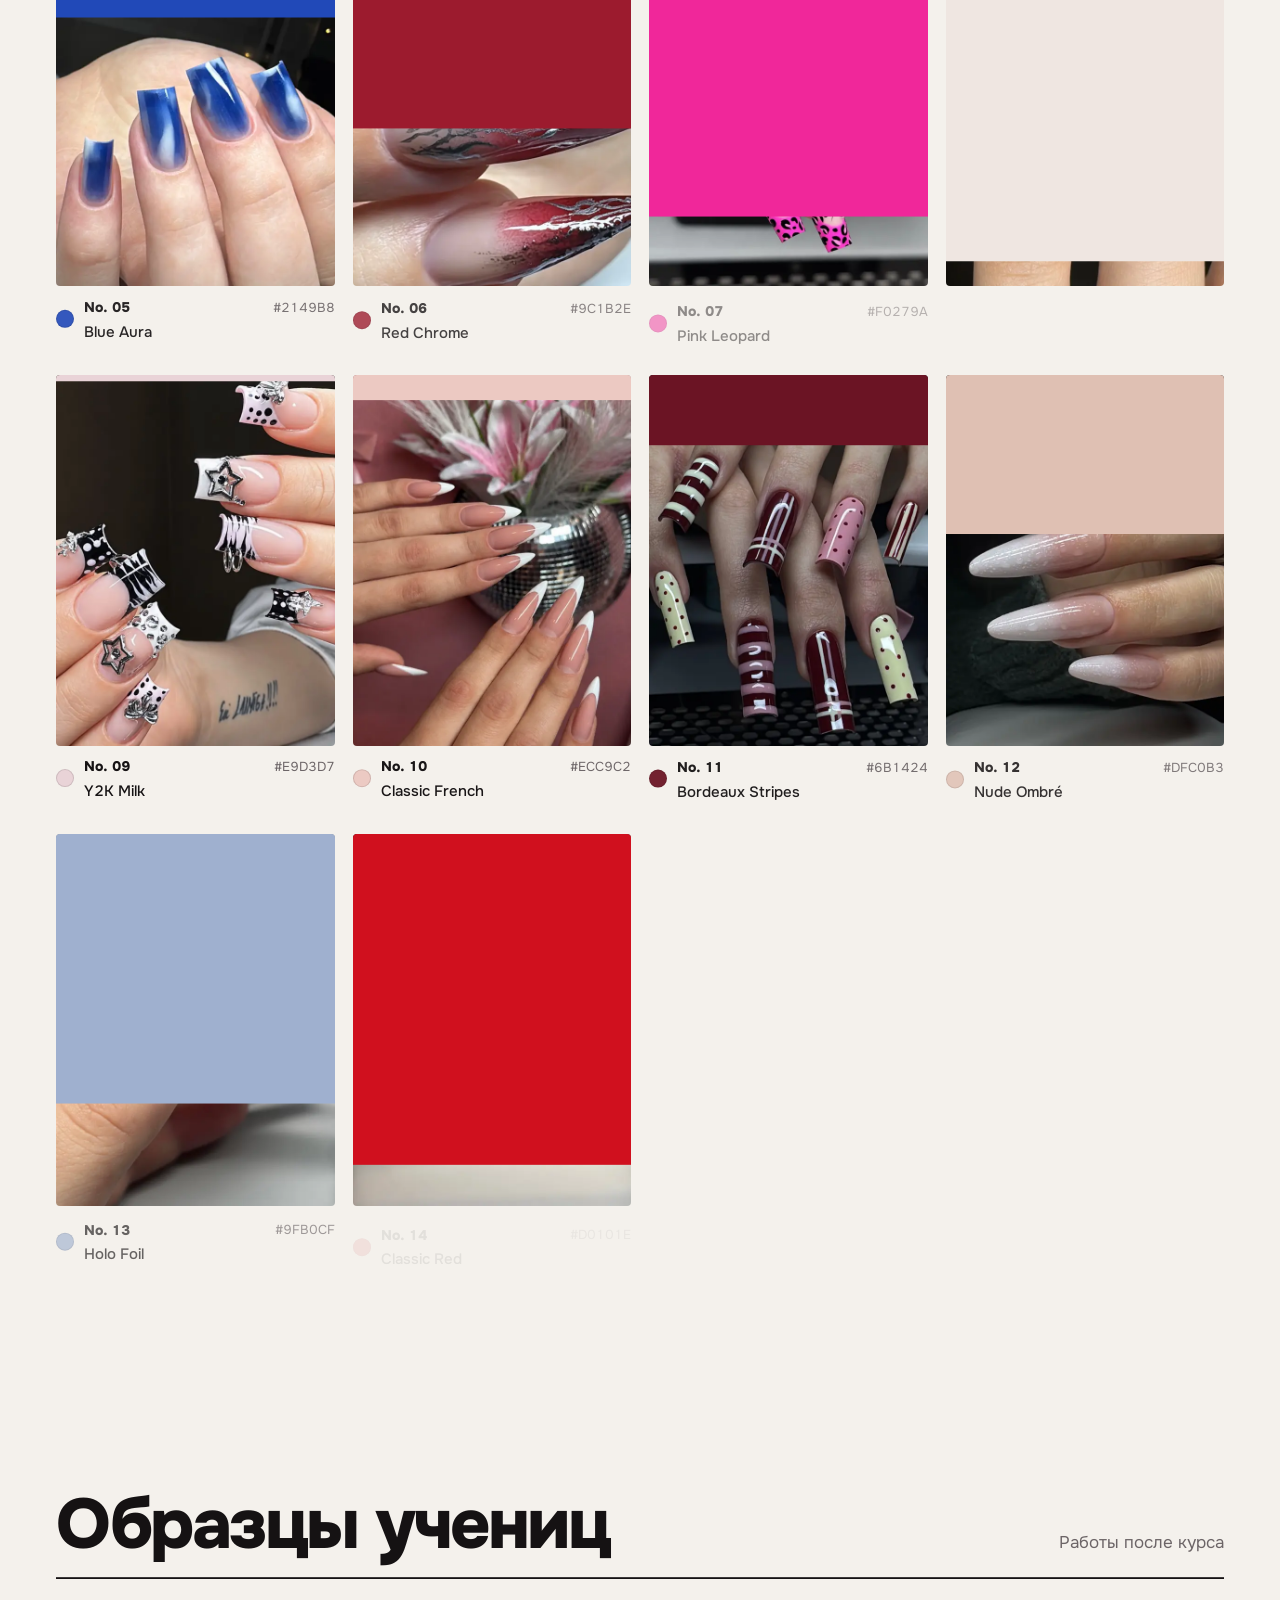
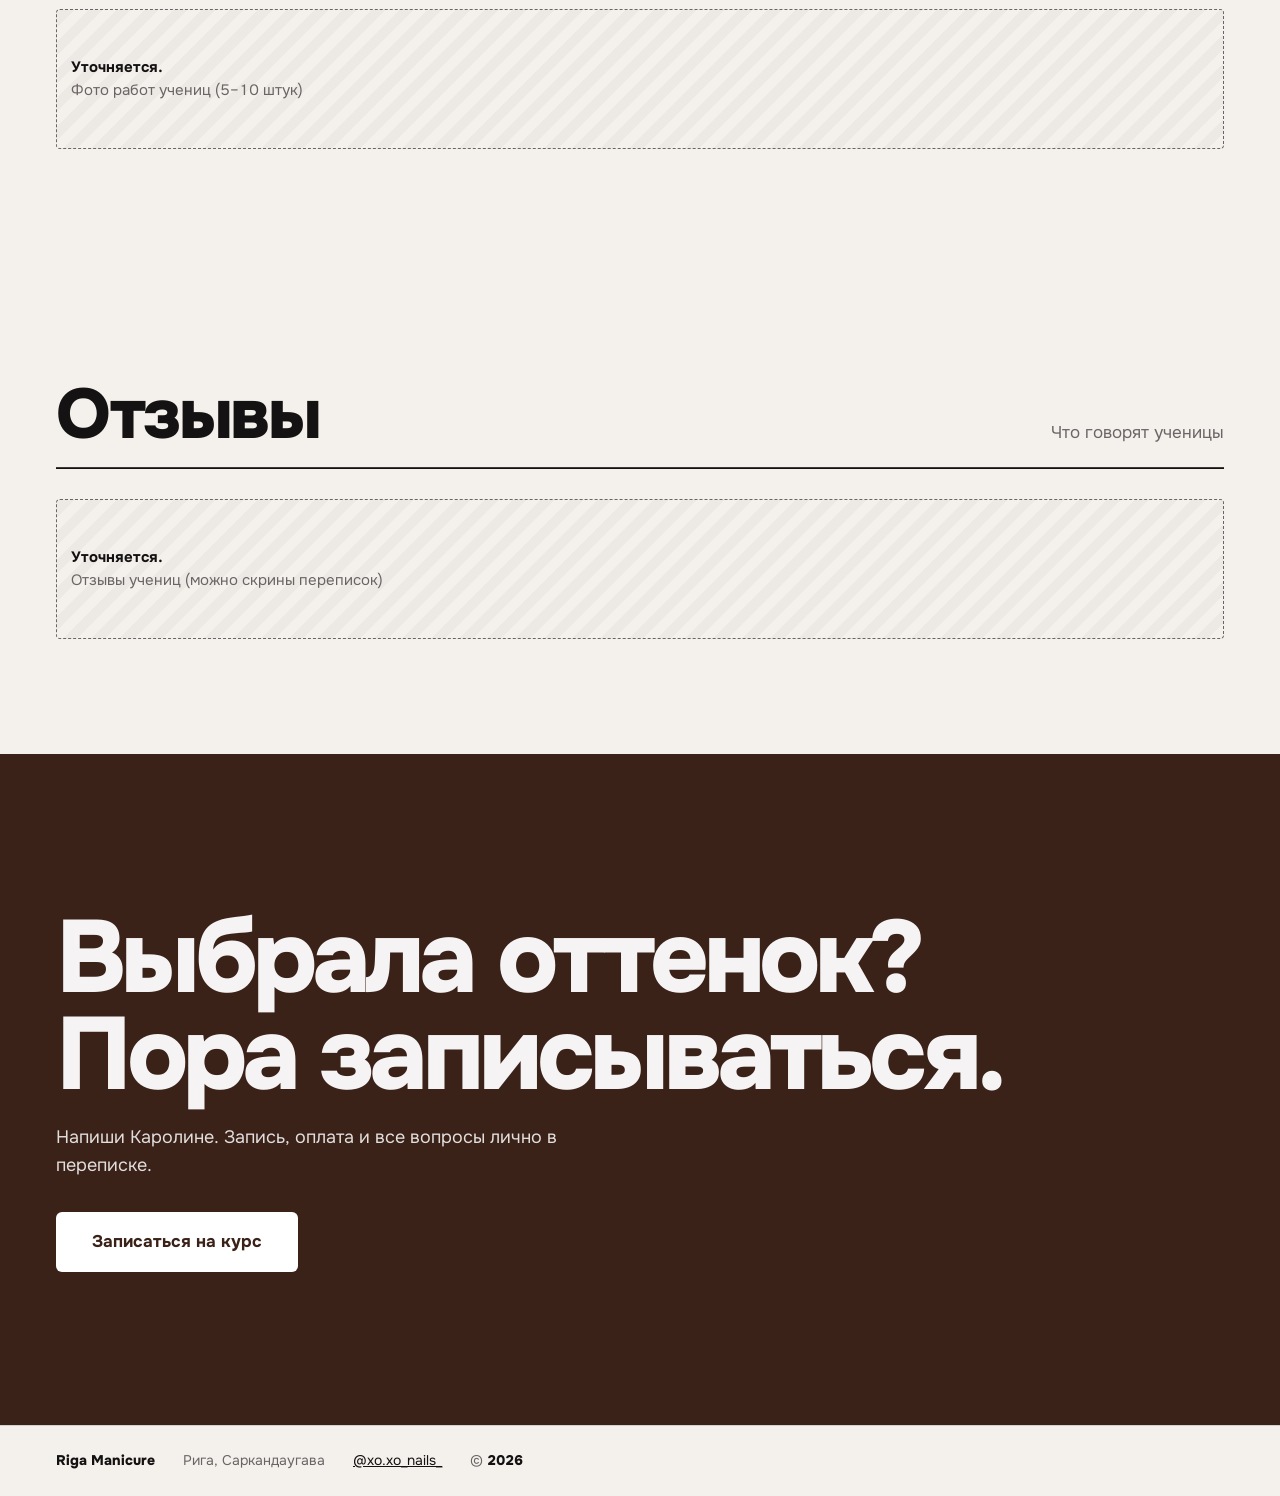
==== commit c3dc04f4: "Jauns dizains: laku katalogs ar toņu paleti" ====
--- a/index.html
+++ b/index.html
@@ -5,17 +5,18 @@
 <meta name="viewport" content="width=device-width, initial-scale=1, viewport-fit=cover">
 <title>Курс маникюра от Каролины | Riga Manicure</title>
 <meta name="description" content="Курс маникюра от мастера Каролины: 6 лет практики, Рига, Саркандаугава. Программа, формат, работы учениц и запись.">
-<meta name="theme-color" content="#ffd9ea">
+<meta name="theme-color" content="#f4f1ec">
 <meta property="og:type" content="website">
 <meta property="og:locale" content="ru_RU">
 <meta property="og:title" content="Курс маникюра от Каролины">
 <meta property="og:description" content="6 лет практики. Рига, Саркандаугава. Программа курса и запись.">
 <meta property="og:image" content="img/og.jpg">
 <meta name="twitter:card" content="summary_large_image">
-<link rel="icon" href="data:image/svg+xml,%3Csvg xmlns='http://www.w3.org/2000/svg' viewBox='0 0 32 32'%3E%3Cpath d='M16 29S3 21 3 11a6.5 6.5 0 0 1 13-1 6.5 6.5 0 0 1 13 1c0 10-13 18-13 18z' fill='%23e8327c'/%3E%3C/svg%3E">
-<link rel="preload" href="fonts/rubik-bubbles-cyrillic-400-normal.woff2" as="font" type="font/woff2" crossorigin>
-<link rel="stylesheet" href="css/fonts.css?v=y2k1">
-<link rel="stylesheet" href="css/style.css?v=y2k1">
+<link rel="icon" href="data:image/svg+xml,%3Csvg xmlns='http://www.w3.org/2000/svg' viewBox='0 0 32 32'%3E%3Crect x='4' y='4' width='24' height='24' rx='4' fill='%237a1426'/%3E%3C/svg%3E">
+<link rel="preload" href="fonts/onest-cyrillic-800-normal.woff2" as="font" type="font/woff2" crossorigin>
+<link rel="preload" href="img/hero-polka-600.webp" as="image" type="image/webp">
+<link rel="stylesheet" href="css/fonts.css?v=cat1">
+<link rel="stylesheet" href="css/style.css?v=cat1">
 <script>
   (function (d) {
     d.classList.add("js");
@@ -25,126 +26,137 @@
 </script>
 </head>
 <body>
-<a class="skip" href="#kurs">К курсу</a>
+<a class="skip" href="#etiketka">К курсу</a>
 
-<!-- dekoratīvs glitera slānis -->
-<div class="glitter" aria-hidden="true"></div>
-
-<header class="bar">
-  <a class="bar-logo" href="#top" aria-label="Riga Manicure, наверх">xo.xo nails</a>
-  <nav class="bar-nav" aria-label="Навигация">
-    <a href="#kurs">курс</a>
-    <a href="#programma">программа</a>
-    <a href="#raboty">работы</a>
-    <a href="#otzyvy">отзывы</a>
+<header class="top">
+  <a class="brand" href="#top">Riga Manicure</a>
+  <nav class="nav" aria-label="Навигация">
+    <a href="#etiketka">Этикетка</a>
+    <a href="#sostav">Состав</a>
+    <a href="#katalog">Каталог</a>
+    <a href="#otzyvy">Отзывы</a>
   </nav>
-  <a class="pill pill-sm" data-book href="https://ig.me/m/xo.xo_nails_" target="_blank" rel="noopener">Записаться ♡</a>
+  <a class="btn btn-accent btn-sm" data-book href="https://ig.me/m/xo.xo_nails_" target="_blank" rel="noopener">Записаться</a>
 </header>
 
 <main id="top">
 
-<!-- ============ HERO ============ -->
+<!-- ============ HERO: testeris ============ -->
 <section class="hero" aria-labelledby="hero-title">
-  <div class="hero-copy">
-    <h1 id="hero-title" class="hero-title">
-      <span class="chrome" data-text="Курс">Курс</span>
-      <span class="chrome" data-text="маникюра">маникюра</span>
-    </h1>
-    <p class="tag tag-hero">от Каролины ♡</p>
-    <p class="hero-sub"><b>6 лет</b> за столом мастера. Рига, Саркандаугава.</p>
-    <a class="pill pill-big" data-book href="https://ig.me/m/xo.xo_nails_" target="_blank" rel="noopener">Записаться на курс</a>
-    <p class="hint">psst… наклейки можно двигать</p>
+  <div class="hero-text">
+    <p class="kicker">Курс No.&nbsp;01</p>
+    <h1 id="hero-title" class="hero-title">Курс маникюра <span>от Каролины</span></h1>
+    <p class="hero-sub">6 лет за столом мастера. Рига, Саркандаугава.</p>
+    <div class="hero-cta">
+      <a class="btn btn-accent" data-book href="https://ig.me/m/xo.xo_nails_" target="_blank" rel="noopener">Записаться на курс</a>
+      <a class="btn btn-line" href="#etiketka">Что в курсе</a>
+    </div>
   </div>
 
-  <div class="sticker-board" aria-label="Работы Каролины">
-    <figure class="sticker s1"><img src="img/hero-polka-600.webp" width="600" height="800" fetchpriority="high" alt="Шоколадные стилеты в белый горошек" draggable="false"></figure>
-    <figure class="sticker s2"><img src="img/pink-jelly-600.webp" width="600" height="800" alt="Розовые желейные стилеты с объёмным сердцем" draggable="false"></figure>
-    <figure class="sticker s3"><img src="img/y2k-stars-600.webp" width="600" height="800" alt="Ногти в стиле Y2K со звёздами и горошком" draggable="false"></figure>
-    <figure class="sticker s4"><img src="img/gold-stiletto-600.webp" width="600" height="800" alt="Золотые стилеты с белой росписью" draggable="false"></figure>
-    <span class="star st1" aria-hidden="true"></span>
-    <span class="star st2" aria-hidden="true"></span>
-    <span class="star st3" aria-hidden="true"></span>
-    <span class="heart h1" aria-hidden="true">♡</span>
+  <figure class="tester" aria-live="polite">
+    <div class="tester-img">
+      <img id="testerImg" src="img/hero-polka-600.webp" srcset="img/hero-polka-600.webp 600w, img/hero-polka.webp 1050w" sizes="(min-width: 900px) 40vw, 92vw"
+           width="1050" height="1400" fetchpriority="high" alt="Длинные шоколадные стилеты в белый горошек">
+      <span class="tester-coat" aria-hidden="true"></span>
+    </div>
+    <figcaption class="chip-label">
+      <span class="dot" aria-hidden="true"></span>
+      <span class="chip-no" id="testerNo">No. 01</span>
+      <span class="chip-name" id="testerName">Chocolate Polka</span>
+      <span class="chip-hex" id="testerHex">#3B2219</span>
+    </figcaption>
+  </figure>
+
+  <div class="palette-wrap">
+    <p class="palette-label" id="paletteLabel">Примерь оттенок из работ Каролины</p>
+    <div class="palette" role="radiogroup" aria-labelledby="paletteLabel" data-list="palette"></div>
   </div>
 </section>
 
-<!-- ============ KURS.EXE ============ -->
-<section class="course" id="kurs" aria-labelledby="course-title">
-  <div class="win">
-    <div class="win-bar">
-      <span class="win-title" id="course-title">kurs.exe</span>
-      <span class="win-btns" aria-hidden="true"><i>_</i><i>□</i><i>✕</i></span>
-    </div>
-    <div class="win-body">
-      <div class="win-name" data-field="course.title"></div>
-      <dl class="win-rows">
-        <div><dt>♡ для кого</dt><dd data-field="course.audience"></dd></div>
-        <div><dt>✦ формат</dt><dd data-field="course.format"></dd></div>
-        <div><dt>✿ что входит</dt><dd data-field="course.includes"></dd></div>
-        <div class="win-price"><dt>€ стоимость</dt><dd data-field="course.price"></dd></div>
-      </dl>
-      <div class="win-actions">
-        <a class="pill" data-book href="https://ig.me/m/xo.xo_nails_" target="_blank" rel="noopener">Записаться</a>
-        <a class="pill pill-ghost" href="#programma">Программа</a>
-      </div>
-    </div>
-  </div>
+<!-- ============ ETIĶETE ============ -->
+<section class="label-sec" id="etiketka" aria-labelledby="label-title">
+  <article class="label">
+    <header class="label-head">
+      <h2 id="label-title" class="label-title">Курс маникюра</h2>
+      <p class="label-sub">Course No.&nbsp;01 <span>Riga Manicure</span></p>
+    </header>
+    <dl class="label-rows">
+      <div><dt>Название</dt><dd data-field="course.title"></dd></div>
+      <div><dt>Для кого</dt><dd data-field="course.audience"></dd></div>
+      <div><dt>Объём</dt><dd data-field="course.format"></dd></div>
+      <div><dt>Входит</dt><dd data-field="course.includes"></dd></div>
+      <div class="row-price"><dt>Цена</dt><dd data-field="course.price"></dd></div>
+      <div><dt>Мастер</dt><dd>Каролина, 6 лет практики</dd></div>
+      <div><dt>Где</dt><dd>Рига, Саркандаугава</dd></div>
+    </dl>
+    <footer class="label-foot">
+      <span class="barcode" aria-hidden="true" data-list="barcode"></span>
+      <span class="label-made">Сделано вручную в Риге</span>
+    </footer>
+  </article>
 </section>
 
-<!-- ============ DIENASGRĀMATA ============ -->
-<section class="diary-wrap" id="programma" aria-labelledby="program-title">
-  <div class="diary">
-    <h2 id="program-title" class="diary-title">Программа <span aria-hidden="true">✎</span></h2>
-    <div class="diary-body" data-field="course.program"></div>
+<!-- ============ SASTĀVS ============ -->
+<section class="sostav" id="sostav" aria-labelledby="sostav-title">
+  <div class="sec-head">
+    <h2 id="sostav-title" class="h2">Состав курса</h2>
+    <p class="sec-note">Что ученица узнает и научится делать</p>
   </div>
+  <div class="sostav-body" data-field="course.program"></div>
 </section>
 
-<!-- ============ NAKLEJKI ============ -->
-<section class="works" id="raboty" aria-labelledby="works-title">
-  <h2 id="works-title" class="sec-title"><span class="chrome" data-text="Работы">Работы</span></h2>
-  <p class="tag tag-sec">Каролины ✦</p>
-  <p class="works-lead">Этому и учит курс. Нажми на наклейку, чтобы рассмотреть. Ещё больше в <a data-ig href="https://www.instagram.com/xo.xo_nails_/" target="_blank" rel="noopener">@xo.xo_nails_</a></p>
-  <ul class="wall" data-list="works"></ul>
+<!-- ============ KATALOGS ============ -->
+<section class="catalog" id="katalog" aria-labelledby="catalog-title">
+  <div class="sec-head">
+    <h2 id="catalog-title" class="h2">Каталог работ</h2>
+    <p class="sec-note">Этому и учит курс. Ещё больше в <a data-ig href="https://www.instagram.com/xo.xo_nails_/" target="_blank" rel="noopener">@xo.xo_nails_</a></p>
+  </div>
+  <ul class="cards" data-list="works"></ul>
 </section>
 
-<!-- ============ POLAROIDI ============ -->
+<!-- ============ SKOLNIECES ============ -->
 <section class="students" aria-labelledby="students-title">
-  <h2 id="students-title" class="sec-title"><span class="chrome" data-text="Ученицы">Ученицы</span></h2>
+  <div class="sec-head">
+    <h2 id="students-title" class="h2">Образцы учениц</h2>
+    <p class="sec-note">Работы после курса</p>
+  </div>
   <div class="students-body" data-field="students"></div>
 </section>
 
-<!-- ============ ČATS ============ -->
+<!-- ============ ATSAUKSMES ============ -->
 <section class="reviews" id="otzyvy" aria-labelledby="reviews-title">
-  <div class="phone">
-    <div class="phone-top"><span class="phone-av" aria-hidden="true">♡</span><h2 id="reviews-title">Отзывы учениц</h2></div>
-    <div class="phone-chat" data-field="reviews"></div>
+  <div class="sec-head">
+    <h2 id="reviews-title" class="h2">Отзывы</h2>
+    <p class="sec-note">Что говорят ученицы</p>
   </div>
+  <div class="reviews-body" data-field="reviews"></div>
 </section>
 
 <!-- ============ FINĀLS ============ -->
 <section class="final" aria-labelledby="final-title">
-  <h2 id="final-title" class="final-title"><span class="chrome chrome-dark" data-text="Хочешь так же?">Хочешь так же?</span></h2>
+  <h2 id="final-title" class="final-title">Выбрала оттенок?<br>Пора записываться.</h2>
   <p class="final-sub">Напиши Каролине. Запись, оплата и все вопросы лично в переписке.</p>
-  <a class="heart-btn" data-book href="https://ig.me/m/xo.xo_nails_" target="_blank" rel="noopener"><span>Записаться</span></a>
-  <p class="final-meta">Рига, Саркандаугава <span>✦</span> LV / RU <span>✦</span> <a data-ig href="https://www.instagram.com/xo.xo_nails_/" target="_blank" rel="noopener">@xo.xo_nails_</a></p>
+  <a class="btn btn-ink btn-lg" data-book href="https://ig.me/m/xo.xo_nails_" target="_blank" rel="noopener">Записаться на курс</a>
 </section>
 
 </main>
 
-<footer class="foot">xo.xo nails <span>© <span id="year">2026</span> Riga Manicure</span></footer>
-
-<a class="float-heart" id="floatHeart" data-book href="https://ig.me/m/xo.xo_nails_" target="_blank" rel="noopener" aria-label="Записаться на курс"><span>Записаться</span></a>
+<footer class="foot">
+  <span>Riga Manicure</span>
+  <span>Рига, Саркандаугава</span>
+  <a data-ig href="https://www.instagram.com/xo.xo_nails_/" target="_blank" rel="noopener">@xo.xo_nails_</a>
+  <span>© <span id="year">2026</span></span>
+</footer>
 
 <dialog class="lightbox" id="lightbox" aria-label="Фото">
   <button class="lb-close" type="button" aria-label="Закрыть">✕</button>
   <button class="lb-nav lb-prev" type="button" aria-label="Предыдущее фото">‹</button>
-  <img class="lb-img" alt="">
+  <figure class="lb-fig"><img class="lb-img" alt=""><figcaption class="lb-cap"></figcaption></figure>
   <button class="lb-nav lb-next" type="button" aria-label="Следующее фото">›</button>
 </dialog>
 
 <script src="js/vendor/gsap.min.js" defer></script>
 <script src="js/vendor/ScrollTrigger.min.js" defer></script>
-<script src="js/vendor/Draggable.min.js" defer></script>
-<script src="js/app.js?v=y2k1" defer></script>
+<script src="js/app.js?v=cat1" defer></script>
 </body>
 </html>
--- a/css/fonts.css
+++ b/css/fonts.css
@@ -1,136 +1,109 @@
 /* LokДЃli fonti: kirilica + latД«Е†u + latvieЕЎu burti */
-/* rubik-bubbles-cyrillic-400-normal */
+/* onest-cyrillic-400-normal */
 @font-face {
-  font-family: 'Rubik Bubbles';
+  font-family: 'Onest';
   font-style: normal;
   font-display: swap;
   font-weight: 400;
-  src: url(../fonts/rubik-bubbles-cyrillic-400-normal.woff2) format('woff2');
+  src: url(../fonts/onest-cyrillic-400-normal.woff2) format('woff2');
   unicode-range: U+0301,U+0400-045F,U+0490-0491,U+04B0-04B1,U+2116;
 }
-/* rubik-bubbles-latin-ext-400-normal */
+/* onest-latin-ext-400-normal */
 @font-face {
-  font-family: 'Rubik Bubbles';
+  font-family: 'Onest';
   font-style: normal;
   font-display: swap;
   font-weight: 400;
-  src: url(../fonts/rubik-bubbles-latin-ext-400-normal.woff2) format('woff2');
+  src: url(../fonts/onest-latin-ext-400-normal.woff2) format('woff2');
   unicode-range: U+0100-02AF,U+0304,U+0308,U+0329,U+1E00-1E9F,U+1EF2-1EFF,U+2020,U+20A0-20AB,U+20AD-20C0,U+2113,U+2C60-2C7F,U+A720-A7FF;
 }
-/* rubik-bubbles-latin-400-normal */
+/* onest-latin-400-normal */
 @font-face {
-  font-family: 'Rubik Bubbles';
+  font-family: 'Onest';
   font-style: normal;
   font-display: swap;
   font-weight: 400;
-  src: url(../fonts/rubik-bubbles-latin-400-normal.woff2) format('woff2');
+  src: url(../fonts/onest-latin-400-normal.woff2) format('woff2');
   unicode-range: U+0000-00FF,U+0131,U+0152-0153,U+02BB-02BC,U+02C6,U+02DA,U+02DC,U+0304,U+0308,U+0329,U+2000-206F,U+2074,U+20AC,U+2122,U+2191,U+2193,U+2212,U+2215,U+FEFF,U+FFFD;
 }
-/* pacifico-cyrillic-400-normal */
+/* onest-cyrillic-500-normal */
 @font-face {
-  font-family: 'Pacifico';
+  font-family: 'Onest';
   font-style: normal;
   font-display: swap;
-  font-weight: 400;
-  src: url(../fonts/pacifico-cyrillic-400-normal.woff2) format('woff2');
+  font-weight: 500;
+  src: url(../fonts/onest-cyrillic-500-normal.woff2) format('woff2');
   unicode-range: U+0301,U+0400-045F,U+0490-0491,U+04B0-04B1,U+2116;
 }
-/* pacifico-latin-ext-400-normal */
+/* onest-latin-ext-500-normal */
 @font-face {
-  font-family: 'Pacifico';
+  font-family: 'Onest';
   font-style: normal;
   font-display: swap;
-  font-weight: 400;
-  src: url(../fonts/pacifico-latin-ext-400-normal.woff2) format('woff2');
+  font-weight: 500;
+  src: url(../fonts/onest-latin-ext-500-normal.woff2) format('woff2');
   unicode-range: U+0100-02AF,U+0304,U+0308,U+0329,U+1E00-1E9F,U+1EF2-1EFF,U+2020,U+20A0-20AB,U+20AD-20C0,U+2113,U+2C60-2C7F,U+A720-A7FF;
 }
-/* pacifico-latin-400-normal */
+/* onest-latin-500-normal */
 @font-face {
-  font-family: 'Pacifico';
+  font-family: 'Onest';
   font-style: normal;
   font-display: swap;
-  font-weight: 400;
-  src: url(../fonts/pacifico-latin-400-normal.woff2) format('woff2');
+  font-weight: 500;
+  src: url(../fonts/onest-latin-500-normal.woff2) format('woff2');
   unicode-range: U+0000-00FF,U+0131,U+0152-0153,U+02BB-02BC,U+02C6,U+02DA,U+02DC,U+0304,U+0308,U+0329,U+2000-206F,U+2074,U+20AC,U+2122,U+2191,U+2193,U+2212,U+2215,U+FEFF,U+FFFD;
 }
-/* nunito-cyrillic-400-normal */
+/* onest-cyrillic-700-normal */
 @font-face {
-  font-family: 'Nunito';
-  font-style: normal;
-  font-display: swap;
-  font-weight: 400;
-  src: url(../fonts/nunito-cyrillic-400-normal.woff2) format('woff2');
-  unicode-range: U+0301,U+0400-045F,U+0490-0491,U+04B0-04B1,U+2116;
-}
-/* nunito-latin-ext-400-normal */
-@font-face {
-  font-family: 'Nunito';
-  font-style: normal;
-  font-display: swap;
-  font-weight: 400;
-  src: url(../fonts/nunito-latin-ext-400-normal.woff2) format('woff2');
-  unicode-range: U+0100-02AF,U+0304,U+0308,U+0329,U+1E00-1E9F,U+1EF2-1EFF,U+2020,U+20A0-20AB,U+20AD-20C0,U+2113,U+2C60-2C7F,U+A720-A7FF;
-}
-/* nunito-latin-400-normal */
-@font-face {
-  font-family: 'Nunito';
-  font-style: normal;
-  font-display: swap;
-  font-weight: 400;
-  src: url(../fonts/nunito-latin-400-normal.woff2) format('woff2');
-  unicode-range: U+0000-00FF,U+0131,U+0152-0153,U+02BB-02BC,U+02C6,U+02DA,U+02DC,U+0304,U+0308,U+0329,U+2000-206F,U+2074,U+20AC,U+2122,U+2191,U+2193,U+2212,U+2215,U+FEFF,U+FFFD;
-}
-/* nunito-cyrillic-700-normal */
-@font-face {
-  font-family: 'Nunito';
+  font-family: 'Onest';
   font-style: normal;
   font-display: swap;
   font-weight: 700;
-  src: url(../fonts/nunito-cyrillic-700-normal.woff2) format('woff2');
+  src: url(../fonts/onest-cyrillic-700-normal.woff2) format('woff2');
   unicode-range: U+0301,U+0400-045F,U+0490-0491,U+04B0-04B1,U+2116;
 }
-/* nunito-latin-ext-700-normal */
+/* onest-latin-ext-700-normal */
 @font-face {
-  font-family: 'Nunito';
+  font-family: 'Onest';
   font-style: normal;
   font-display: swap;
   font-weight: 700;
-  src: url(../fonts/nunito-latin-ext-700-normal.woff2) format('woff2');
+  src: url(../fonts/onest-latin-ext-700-normal.woff2) format('woff2');
   unicode-range: U+0100-02AF,U+0304,U+0308,U+0329,U+1E00-1E9F,U+1EF2-1EFF,U+2020,U+20A0-20AB,U+20AD-20C0,U+2113,U+2C60-2C7F,U+A720-A7FF;
 }
-/* nunito-latin-700-normal */
+/* onest-latin-700-normal */
 @font-face {
-  font-family: 'Nunito';
+  font-family: 'Onest';
   font-style: normal;
   font-display: swap;
   font-weight: 700;
-  src: url(../fonts/nunito-latin-700-normal.woff2) format('woff2');
+  src: url(../fonts/onest-latin-700-normal.woff2) format('woff2');
   unicode-range: U+0000-00FF,U+0131,U+0152-0153,U+02BB-02BC,U+02C6,U+02DA,U+02DC,U+0304,U+0308,U+0329,U+2000-206F,U+2074,U+20AC,U+2122,U+2191,U+2193,U+2212,U+2215,U+FEFF,U+FFFD;
 }
-/* nunito-cyrillic-900-normal */
+/* onest-cyrillic-800-normal */
 @font-face {
-  font-family: 'Nunito';
+  font-family: 'Onest';
   font-style: normal;
   font-display: swap;
-  font-weight: 900;
-  src: url(../fonts/nunito-cyrillic-900-normal.woff2) format('woff2');
+  font-weight: 800;
+  src: url(../fonts/onest-cyrillic-800-normal.woff2) format('woff2');
   unicode-range: U+0301,U+0400-045F,U+0490-0491,U+04B0-04B1,U+2116;
 }
-/* nunito-latin-ext-900-normal */
+/* onest-latin-ext-800-normal */
 @font-face {
-  font-family: 'Nunito';
+  font-family: 'Onest';
   font-style: normal;
   font-display: swap;
-  font-weight: 900;
-  src: url(../fonts/nunito-latin-ext-900-normal.woff2) format('woff2');
+  font-weight: 800;
+  src: url(../fonts/onest-latin-ext-800-normal.woff2) format('woff2');
   unicode-range: U+0100-02AF,U+0304,U+0308,U+0329,U+1E00-1E9F,U+1EF2-1EFF,U+2020,U+20A0-20AB,U+20AD-20C0,U+2113,U+2C60-2C7F,U+A720-A7FF;
 }
-/* nunito-latin-900-normal */
+/* onest-latin-800-normal */
 @font-face {
-  font-family: 'Nunito';
+  font-family: 'Onest';
   font-style: normal;
   font-display: swap;
-  font-weight: 900;
-  src: url(../fonts/nunito-latin-900-normal.woff2) format('woff2');
+  font-weight: 800;
+  src: url(../fonts/onest-latin-800-normal.woff2) format('woff2');
   unicode-range: U+0000-00FF,U+0131,U+0152-0153,U+02BB-02BC,U+02C6,U+02DA,U+02DC,U+0304,U+0308,U+0329,U+2000-206F,U+2074,U+20AC,U+2122,U+2191,U+2193,U+2212,U+2215,U+FEFF,U+FFFD;
 }
--- a/css/style.css
+++ b/css/style.css
@@ -1,260 +1,171 @@
-/* Riga Manicure — Y2K glancs: hroma burbuļu burti, uzlīmes, gliters, kurs.exe, dienasgrāmata, čats. */
+/* Riga Manicure — laku katalogs. Šveices režģis; krāsu dod Karolīnas darbi. --accent mainās pēc izvēlētā toņa. */
 :root {
-  --bg: #ffe3ef;
-  --bg-2: #ffc6de;
-  --pink: #ff4fa0;
-  --hot: #e8327c;
-  --cherry: #7a0f2e;
-  --ink: #3a0a1c;
-  --muted: #8a4a63;
-  --white: #fffafc;
-  --lilac: #e9d6ff;
-  --bubble: "Rubik Bubbles", "Arial Rounded MT Bold", sans-serif;
-  --script: "Pacifico", cursive;
-  --text: "Nunito", "Segoe UI", Arial, sans-serif;
-  --gut: clamp(16px, 5vw, 64px);
-  --bounce: cubic-bezier(.34, 1.56, .64, 1);
+  --paper: #f4f1ec;
+  --card: #fbfaf7;
+  --ink: #141112;
+  --muted: #6b6466;
+  --rule: rgba(20, 17, 18, .14);
+  --accent: #7a1426;
+  --on-accent: #fff;
+  --font: "Onest", "Segoe UI", Arial, sans-serif;
+  --gut: clamp(16px, 4.5vw, 56px);
+  --ease: cubic-bezier(.2, .7, .1, 1);
 }
 *, *::before, *::after { box-sizing: border-box; }
-html { -webkit-text-size-adjust: 100%; scroll-padding-top: 80px; }
-body {
-  margin: 0; color: var(--ink); font: 400 1.0625rem/1.6 var(--text); -webkit-font-smoothing: antialiased;
-  background:
-    radial-gradient(120% 60% at 100% 0%, #ffb3d5 0%, transparent 60%),
-    radial-gradient(90% 50% at 0% 30%, #ffd0e6 0%, transparent 60%),
-    linear-gradient(180deg, var(--bg) 0%, #ffd2e6 45%, #ffbcd8 75%, #ff9ccb 100%);
-  background-color: var(--bg);
-}
-main, .foot { overflow-x: clip; position: relative; z-index: 1; }
+html { -webkit-text-size-adjust: 100%; scroll-padding-top: 76px; }
+body { margin: 0; background: var(--paper); color: var(--ink); font: 400 1.0625rem/1.55 var(--font); -webkit-font-smoothing: antialiased; font-variant-numeric: tabular-nums; }
+main, .foot { overflow-x: clip; }
 img { display: block; max-width: 100%; height: auto; }
 figure { margin: 0; }
 a { color: inherit; }
 h1, h2, h3, p { margin: 0; }
-.skip { position: absolute; left: 8px; top: -60px; z-index: 300; background: var(--ink); color: var(--white); padding: 10px 16px; border-radius: 999px; }
+.skip { position: absolute; left: 8px; top: -60px; z-index: 200; background: var(--ink); color: var(--paper); padding: 10px 16px; }
 .skip:focus { top: 8px; }
-:focus-visible { outline: 3px solid var(--hot); outline-offset: 3px; }
-::selection { background: var(--pink); color: var(--white); }
+:focus-visible { outline: 2px solid var(--ink); outline-offset: 3px; }
+::selection { background: var(--accent); color: var(--on-accent); }
 
-/* ---------- Glitera slānis ---------- */
-.glitter { position: fixed; inset: 0; z-index: 0; pointer-events: none; opacity: .55;
-  background-image:
-    radial-gradient(1.5px 1.5px at 12% 18%, #fff 50%, transparent 51%),
-    radial-gradient(1px 1px at 72% 12%, #fff 50%, transparent 51%),
-    radial-gradient(2px 2px at 40% 66%, #fff 50%, transparent 51%),
-    radial-gradient(1px 1px at 86% 54%, #fff 50%, transparent 51%),
-    radial-gradient(1.5px 1.5px at 22% 84%, #fff 50%, transparent 51%),
-    radial-gradient(1px 1px at 58% 38%, #fff 50%, transparent 51%);
-  background-size: 260px 260px; }
-.motion .glitter { animation: twinkle 3.2s ease-in-out infinite alternate; }
-@keyframes twinkle { from { opacity: .25; } to { opacity: .7; } }
+/* akcents pārkrāsojas maigi */
+body, .btn-accent, .final, .dot, .tester-coat, .row-price dd, .kicker, .palette button[aria-checked="true"] { transition: background-color .6s var(--ease), color .6s var(--ease), border-color .6s var(--ease), box-shadow .6s var(--ease); }
 
-/* ---------- Hroma burbuļu teksts ---------- */
-.chrome { position: relative; display: inline-block; font-family: var(--bubble); font-weight: 400; line-height: .95; letter-spacing: .01em;
-  color: transparent;
-  background: linear-gradient(180deg, #ffffff 0%, #ffe6f2 22%, #ff9fcb 44%, #c2185b 50%, #ffc1dd 58%, #ffffff 78%, #ffd6ea 100%);
-  background-size: 100% 200%; background-position: 0 0;
-  -webkit-background-clip: text; background-clip: text;
-  -webkit-text-stroke: 1.5px var(--cherry);
-  filter: drop-shadow(0 3px 0 var(--cherry)) drop-shadow(0 12px 18px rgba(122, 15, 46, .3)); }
-.chrome::after { /* atspīduma svītra, kas pārslīd pāri */
-  content: attr(data-text); position: absolute; inset: 0; color: transparent; -webkit-text-stroke: 0;
-  background: linear-gradient(100deg, transparent 40%, rgba(255,255,255,.95) 48%, transparent 56%) no-repeat;
-  background-size: 250% 100%; background-position: 150% 0; -webkit-background-clip: text; background-clip: text; pointer-events: none; }
-.motion .chrome::after { animation: shine 4.5s ease-in-out infinite; }
-@keyframes shine { 0%, 55% { background-position: 150% 0; } 85%, 100% { background-position: -60% 0; } }
-.chrome-dark { background: linear-gradient(180deg, #ffffff 0%, #ffd9ea 30%, #ff73b0 48%, #ffffff 56%, #ffc6e0 100%); background-size: 100% 200%; -webkit-background-clip: text; background-clip: text; -webkit-text-stroke: 1.5px #2a0614; filter: drop-shadow(0 3px 0 #2a0614) drop-shadow(0 14px 22px rgba(0,0,0,.35)); }
+.h2 { font: 800 clamp(2rem, 6.5vw, 4.4rem)/.98 var(--font); letter-spacing: -.035em; }
+.sec-head { display: flex; flex-wrap: wrap; justify-content: space-between; align-items: baseline; gap: 10px 24px; padding-bottom: 18px; margin-bottom: 30px; border-bottom: 2px solid var(--ink); }
+.sec-note { color: var(--muted); }
+.sec-note a { color: var(--ink); font-weight: 700; }
 
-/* ---------- Birkas (uzlīmes ar rokrakstu) ---------- */
-.tag { display: inline-block; font: 400 clamp(1.4rem, 5vw, 2.2rem)/1.2 var(--script); color: var(--white); background: var(--hot); padding: .15em .7em .3em;
-  border-radius: 14px; box-shadow: 0 0 0 4px var(--white), 0 10px 20px rgba(122,15,46,.25); transform: rotate(-6deg); }
+/* ---------- Pogas ---------- */
+.btn { display: inline-flex; align-items: center; justify-content: center; min-height: 52px; padding: 0 1.5em; border: 2px solid transparent; border-radius: 6px;
+  font: 700 1rem/1 var(--font); text-decoration: none; transition: background-color .3s, color .3s, border-color .3s, transform .2s; }
+.btn:active { transform: translateY(1px); }
+.btn-sm { min-height: 44px; padding: 0 1.1em; font-size: .9375rem; }
+.btn-lg { min-height: 60px; padding: 0 2em; font-size: 1.0625rem; }
+.btn-accent { background: var(--accent); color: var(--on-accent); }
+.btn-accent:hover { background: var(--ink); color: var(--paper); }
+.btn-line { border-color: var(--ink); }
+.btn-line:hover { background: var(--ink); color: var(--paper); }
+.btn-ink { background: var(--ink); color: var(--paper); }
+.btn-ink:hover { background: var(--paper); color: var(--ink); }
 
-/* ---------- Pogas: želejas tabletes ---------- */
-.pill { position: relative; display: inline-flex; align-items: center; justify-content: center; min-height: 50px; padding: 0 1.6em; border-radius: 999px;
-  font: 900 1rem/1 var(--text); text-decoration: none; color: var(--white);
-  background: linear-gradient(180deg, #ff8cc3 0%, var(--hot) 55%, #b5134f 100%);
-  box-shadow: inset 0 2px 0 rgba(255,255,255,.55), inset 0 -3px 6px rgba(122,15,46,.35), 0 8px 18px -6px rgba(232,50,124,.7);
-  transition: transform .3s var(--bounce), box-shadow .3s; }
-.pill::before { content: ""; position: absolute; left: 14%; right: 14%; top: 5px; height: 38%; border-radius: 999px; background: linear-gradient(rgba(255,255,255,.7), rgba(255,255,255,0)); pointer-events: none; }
-.pill:hover { transform: translateY(-3px) scale(1.04); }
-.pill:active { transform: scale(.96); }
-.pill-sm { min-height: 44px; padding: 0 1.2em; font-size: .9375rem; }
-.pill-big { min-height: 62px; padding: 0 2.2em; font-size: 1.125rem; }
-.pill-ghost { color: var(--hot); background: var(--white); box-shadow: inset 0 0 0 2px var(--hot), 0 8px 18px -10px rgba(232,50,124,.6); }
+/* ---------- Galvene ---------- */
+.top { position: sticky; top: 0; z-index: 50; display: flex; align-items: center; gap: 20px; padding: 10px var(--gut); background: rgba(244, 241, 236, .92); backdrop-filter: blur(8px); -webkit-backdrop-filter: blur(8px); border-bottom: 1px solid var(--rule); }
+.brand { font: 800 1.0625rem/1 var(--font); letter-spacing: -.02em; text-decoration: none; }
+.nav { display: none; margin-left: auto; gap: 22px; }
+.nav a { font-weight: 500; text-decoration: none; padding: 10px 0; color: var(--muted); transition: color .2s; }
+.nav a:hover { color: var(--ink); }
+.top .btn { margin-left: auto; }
+@media (min-width: 900px) { .nav { display: flex; } .top .btn { margin-left: 0; } }
 
-/* ---------- Augšējā josla ---------- */
-.bar { position: fixed; inset: 10px 10px auto; z-index: 50; display: flex; align-items: center; gap: 12px; padding: 8px 8px 8px 18px;
-  background: rgba(255, 250, 252, .78); backdrop-filter: blur(12px); -webkit-backdrop-filter: blur(12px); border-radius: 999px;
-  box-shadow: 0 0 0 2px rgba(255,255,255,.9), 0 10px 30px -12px rgba(122,15,46,.35); transition: transform .45s var(--bounce); }
-.bar.is-hidden { transform: translateY(-140%); }
-.bar-logo { font: 400 1.3rem/1 var(--script); color: var(--hot); text-decoration: none; }
-.bar-nav { display: none; margin-left: auto; gap: 4px; }
-.bar-nav a { font-weight: 700; text-decoration: none; padding: 10px 14px; border-radius: 999px; transition: background-color .2s; }
-.bar-nav a:hover { background: var(--bg-2); }
-.bar .pill { margin-left: auto; }
-@media (min-width: 900px) { .bar { inset: 14px var(--gut) auto; } .bar-nav { display: flex; } .bar .pill { margin-left: 0; } }
+/* ---------- HERO / testeris ---------- */
+.hero { display: grid; gap: 28px; padding: clamp(28px, 6vw, 70px) var(--gut) clamp(40px, 7vw, 90px); }
+.kicker { display: inline-block; font-weight: 700; font-size: .875rem; padding: 4px 10px; border-radius: 4px; background: var(--accent); color: var(--on-accent); margin-bottom: 18px; }
+.hero-title { font: 800 clamp(2.9rem, 13vw, 8.6rem)/.9 var(--font); letter-spacing: -.055em; }
+.hero-title span { display: block; font-weight: 400; color: var(--muted); letter-spacing: -.045em; }
+.hero-sub { margin-top: 20px; font-size: 1.125rem; color: var(--muted); }
+.hero-cta { display: flex; flex-wrap: wrap; gap: 10px; margin-top: 24px; }
 
-/* ---------- HERO ---------- */
-.hero { position: relative; min-height: 100svh; display: grid; gap: 20px; padding: 100px var(--gut) 40px; align-content: center; }
-.hero-copy { position: relative; z-index: 3; min-width: 0; }
-.hero-title { display: flex; flex-direction: column; align-items: flex-start; font-size: clamp(2.6rem, 14vw, 9.5rem); }
-.tag-hero { margin: -6px 0 0 30%; }
-.hero-sub { margin: 22px 0 22px; max-width: 22em; font-size: 1.125rem; color: var(--muted); }
-.hero-sub b { color: var(--ink); }
-.hint { margin-top: 14px; font: 400 1.05rem/1 var(--script); color: var(--hot); opacity: .8; }
+.tester { position: relative; }
+.tester-img { position: relative; overflow: hidden; border-radius: 4px; aspect-ratio: 4 / 5; background: var(--accent); }
+.tester-img img { width: 100%; height: 100%; object-fit: cover; }
+.tester-coat { position: absolute; inset: 0; background: var(--accent); transform: scaleY(0); transform-origin: bottom; }
+.chip-label { display: flex; align-items: center; gap: 10px; flex-wrap: wrap; padding: 12px 0 0; border-top: 0; font-size: .9375rem; }
+.dot { width: 22px; height: 22px; border-radius: 50%; background: var(--accent); box-shadow: inset 0 0 0 1px rgba(0,0,0,.12); flex: none; }
+.chip-no { font-weight: 800; }
+.chip-name { font-weight: 500; }
+.chip-hex { margin-left: auto; color: var(--muted); }
 
-.sticker-board { position: relative; height: min(118vw, 560px); }
-.sticker { position: absolute; width: 46%; padding: 7px; background: var(--white); border-radius: 26px; touch-action: none; cursor: grab;
-  box-shadow: 0 2px 0 rgba(122,15,46,.12), 0 18px 34px -12px rgba(122,15,46,.45); user-select: none; -webkit-user-select: none; }
-.sticker:active { cursor: grabbing; }
-.sticker img { border-radius: 20px; aspect-ratio: 3/4; object-fit: cover; pointer-events: none; }
-.s1 { left: 4%; top: 2%; width: 54%; rotate: -7deg; z-index: 2; }
-.s2 { right: 2%; top: 8%; rotate: 9deg; width: 40%; }
-.s3 { left: 12%; bottom: 0; rotate: 6deg; width: 38%; }
-.s4 { right: 8%; bottom: 6%; rotate: -10deg; width: 36%; z-index: 3; }
-.star { position: absolute; width: 34px; height: 34px; z-index: 4; pointer-events: none;
-  background: conic-gradient(from 45deg, #fff, #ffd6ea, #fff, #ffb3d5, #fff);
-  clip-path: polygon(50% 0, 61% 39%, 100% 50%, 61% 61%, 50% 100%, 39% 61%, 0 50%, 39% 39%); }
-.st1 { left: 0; top: 40%; } .st2 { right: 4%; top: 0; width: 24px; height: 24px; } .st3 { left: 52%; bottom: 30%; width: 44px; height: 44px; }
-.heart { position: absolute; right: 38%; top: 46%; z-index: 4; font-size: 2.6rem; color: var(--hot); text-shadow: 0 0 0 var(--white), 2px 2px 0 var(--white); pointer-events: none; }
-.motion .star { animation: pop 2.4s ease-in-out infinite; }
-.motion .st2 { animation-delay: .8s; } .motion .st3 { animation-delay: 1.4s; }
-@keyframes pop { 0%, 100% { transform: scale(.7) rotate(0); opacity: .6; } 50% { transform: scale(1.1) rotate(45deg); opacity: 1; } }
+.palette-wrap { grid-column: 1 / -1; }
+.palette-label { font-weight: 700; margin-bottom: 10px; }
+.palette { display: grid; grid-template-columns: repeat(7, 1fr); gap: 6px; }
+.palette button { all: unset; box-sizing: border-box; position: relative; aspect-ratio: 1 / 1.35; border-radius: 4px; cursor: pointer;
+  box-shadow: inset 0 0 0 1px rgba(0,0,0,.1); transition: transform .35s var(--ease); }
+.palette button:hover { transform: translateY(-4px); }
+.palette button:focus-visible { outline: 2px solid var(--ink); outline-offset: 2px; }
+.palette button[aria-checked="true"] { transform: translateY(-8px); box-shadow: inset 0 0 0 1px rgba(0,0,0,.1), 0 0 0 2px var(--paper), 0 0 0 4px var(--ink); }
+.palette button span { position: absolute; left: 4px; bottom: 3px; font-size: .625rem; font-weight: 700; color: var(--tc, #fff); opacity: .85; }
 
 @media (min-width: 900px) {
-  .hero { grid-template-columns: minmax(0, 1fr) minmax(0, 1fr); align-items: center; gap: 3vw; }
-  .hero-title { font-size: clamp(3.6rem, 7vw, 8.6rem); }
-  .sticker-board { height: min(44vw, 640px); }
+  .hero { grid-template-columns: minmax(0, 1.25fr) minmax(0, .75fr); column-gap: 5vw; row-gap: 32px; align-items: end; padding-top: 36px; }
+  .tester-img { aspect-ratio: auto; height: min(56vh, 540px); }
+  .hero-title { font-size: clamp(3.6rem, 8.4vw, 8.6rem); }
+  .palette { grid-template-columns: repeat(14, 1fr); gap: 8px; }
 }
 
-/* ---------- kurs.exe ---------- */
-.course { padding: clamp(60px, 10vw, 140px) var(--gut); display: grid; place-items: center; }
-.win { width: min(100%, 860px); background: var(--white); border-radius: 18px; overflow: hidden;
-  box-shadow: 0 0 0 3px var(--cherry), 8px 8px 0 3px var(--cherry), 0 30px 60px -20px rgba(122,15,46,.5); }
-.win-bar { display: flex; align-items: center; justify-content: space-between; padding: 10px 12px 10px 16px;
-  background: linear-gradient(90deg, var(--hot), #ff8cc3 60%, #ffc0de); color: var(--white); border-bottom: 3px solid var(--cherry); }
-.win-title { font: 900 1rem/1 var(--text); letter-spacing: .02em; }
-.win-btns { display: flex; gap: 6px; }
-.win-btns i { display: grid; place-items: center; width: 26px; height: 24px; font: 900 .8rem/1 var(--text); font-style: normal; color: var(--cherry);
-  background: linear-gradient(#fff, #ffd6ea); border: 2px solid var(--cherry); border-radius: 6px; }
-.win-body { padding: clamp(18px, 4vw, 36px); }
-.win-name { margin-bottom: 18px; }
-.win-rows { margin: 0; display: grid; gap: 4px; }
-.win-rows > div { display: grid; gap: 6px; padding: 14px 0; border-bottom: 2px dotted #f3b6cf; }
-.win-rows dt { font: 900 1rem/1.2 var(--text); color: var(--hot); text-transform: lowercase; }
-.win-rows dd { margin: 0; }
-.win-price dt { color: var(--cherry); }
-.win-actions { display: flex; flex-wrap: wrap; gap: 10px; margin-top: 24px; }
-@media (min-width: 700px) { .win-rows > div { grid-template-columns: 190px 1fr; align-items: baseline; } }
+/* ---------- Etiķete ---------- */
+.label-sec { padding: clamp(50px, 9vw, 120px) var(--gut); display: grid; place-items: center; background: var(--card); border-top: 1px solid var(--rule); border-bottom: 1px solid var(--rule); }
+.label { width: min(100%, 780px); border: 3px solid var(--ink); background: var(--paper); padding: clamp(18px, 4vw, 36px); }
+.label-head { border-bottom: 10px solid var(--ink); padding-bottom: 12px; }
+.label-title { font: 800 clamp(2.3rem, 9vw, 4.6rem)/.95 var(--font); letter-spacing: -.05em; }
+.label-sub { display: flex; justify-content: space-between; margin-top: 8px; font-weight: 700; }
+.label-sub span { color: var(--muted); font-weight: 500; }
+.label-rows { margin: 0; }
+.label-rows > div { display: grid; gap: 4px; padding: 12px 0; border-bottom: 1px solid var(--ink); }
+.label-rows dt { font-weight: 800; }
+.label-rows dd { margin: 0; }
+.row-price { border-bottom-width: 5px !important; }
+.row-price dd { font-weight: 800; }
+@media (min-width: 620px) { .label-rows > div { grid-template-columns: 150px 1fr; align-items: baseline; } }
+.label-foot { display: flex; justify-content: space-between; align-items: flex-end; gap: 16px; margin-top: 18px; }
+.barcode { display: flex; align-items: stretch; height: 46px; gap: 2px; }
+.barcode i { display: block; width: var(--w, 4px); background: var(--c, var(--ink)); }
+.label-made { font-size: .8125rem; font-weight: 700; color: var(--muted); text-align: right; }
 
 /* ---------- Vietturi ---------- */
-.todo { border: 2.5px dashed var(--pink); border-radius: 18px; padding: 14px 16px; background: rgba(255,79,160,.06); color: var(--muted); font-size: 1rem; }
-.todo b { display: block; color: var(--hot); font: 400 1.15rem/1.3 var(--script); margin-bottom: 2px; }
-.todo-big { min-height: 160px; display: grid; align-content: center; }
+.todo { border: 1.5px dashed var(--muted); border-radius: 4px; padding: 10px 14px; color: var(--muted); font-size: .9375rem; background: repeating-linear-gradient(-45deg, transparent 0 10px, rgba(20,17,18,.03) 10px 20px); }
+.todo b { color: var(--ink); font-weight: 700; margin-right: 6px; }
+.todo-big { min-height: 140px; display: grid; align-content: center; }
 
-/* ---------- Dienasgrāmata ---------- */
-.diary-wrap { padding: clamp(40px, 8vw, 110px) var(--gut); display: grid; place-items: center; }
-.diary { position: relative; width: min(100%, 760px); padding: 40px clamp(20px, 5vw, 56px) 48px clamp(46px, 9vw, 96px);
-  background: #fffdf6 repeating-linear-gradient(transparent 0 35px, #f6c9dc 35px 37px); background-position: 0 70px;
-  border-radius: 6px 24px 24px 6px; rotate: -1.5deg;
-  box-shadow: 0 1px 0 #eee, 0 24px 50px -18px rgba(122,15,46,.45); }
-.diary::before { content: ""; position: absolute; left: clamp(30px, 6vw, 70px); top: 0; bottom: 0; width: 2px; background: #ff8fbf; }
-.diary::after { /* spirāle */ content: ""; position: absolute; left: -10px; top: 24px; bottom: 24px; width: 22px;
-  background: radial-gradient(circle at 50% 50%, #c7b8c0 0 5px, transparent 6px) 0 0 / 22px 30px repeat-y; }
-.diary-title { font: 400 clamp(2.2rem, 7vw, 3.4rem)/1.1 var(--script); color: var(--hot); margin-bottom: 18px; }
-.p-list { list-style: none; margin: 0; padding: 0; }
-.p-item { display: flex; gap: 12px; padding: 6px 0; font: 700 1.1rem/37px var(--text); }
-.p-check { flex: none; width: 26px; height: 26px; margin-top: 6px; border: 2.5px solid var(--hot); border-radius: 8px; display: grid; place-items: center; color: var(--hot); font-size: 1rem; line-height: 1; }
-.p-check::after { content: "♥"; transform: scale(0); transition: transform .4s var(--bounce); }
-.p-item.is-done .p-check::after { transform: scale(1); }
-.p-item small { display: block; font-weight: 400; color: var(--muted); line-height: 1.5; }
+/* ---------- Sastāvs ---------- */
+.sostav, .catalog, .students, .reviews { padding: clamp(60px, 9vw, 120px) var(--gut); }
+.s-list { list-style: none; margin: 0; padding: 0; counter-reset: s; }
+.s-list li { counter-increment: s; display: grid; grid-template-columns: 56px 1fr; gap: 12px; padding: 16px 0; border-bottom: 1px solid var(--rule); }
+.s-list li::before { content: counter(s, decimal-leading-zero); font-weight: 800; color: var(--accent); }
+.s-list b { display: block; font-weight: 700; font-size: 1.125rem; }
+.s-list small { color: var(--muted); font-size: .9375rem; }
 
-/* ---------- Uzlīmju siena ---------- */
-.works { padding: clamp(70px, 11vw, 150px) var(--gut); text-align: center; }
-.sec-title { font-size: clamp(3rem, 13vw, 7.5rem); }
-.tag-sec { margin-top: -4px; transform: rotate(5deg); }
-.works-lead { max-width: 30em; margin: 22px auto 40px; color: var(--muted); }
-.works-lead a { color: var(--hot); font-weight: 900; }
-.wall { list-style: none; margin: 0 auto; padding: 0; max-width: 1200px; display: grid; grid-template-columns: repeat(2, 1fr); gap: 18px 14px; }
-.wall li:nth-child(4n+1) { rotate: -4deg; } .wall li:nth-child(4n+2) { rotate: 3deg; margin-top: 26px; }
-.wall li:nth-child(4n+3) { rotate: 5deg; } .wall li:nth-child(4n) { rotate: -3deg; margin-top: 26px; }
-.wall button { all: unset; display: block; width: 100%; cursor: zoom-in; padding: 6px; background: var(--white); border-radius: 22px;
-  box-shadow: 0 16px 28px -14px rgba(122,15,46,.5); transition: transform .4s var(--bounce); }
-.wall button:hover { transform: scale(1.06) rotate(-2deg); }
-.wall button:focus-visible { outline: 3px solid var(--hot); outline-offset: 4px; }
-.wall img { border-radius: 17px; aspect-ratio: 3/4; object-fit: cover; }
-@media (min-width: 700px) { .wall { grid-template-columns: repeat(3, 1fr); gap: 26px; } }
-@media (min-width: 1100px) { .wall { grid-template-columns: repeat(5, 1fr); } }
+/* ---------- Katalogs ---------- */
+.cards { list-style: none; margin: 0; padding: 0; display: grid; grid-template-columns: repeat(2, 1fr); gap: 26px 12px; }
+.card button { all: unset; box-sizing: border-box; display: block; width: 100%; cursor: zoom-in; }
+.card button:focus-visible { outline: 2px solid var(--ink); outline-offset: 4px; }
+.card-img { position: relative; overflow: hidden; aspect-ratio: 3 / 4; border-radius: 4px; background: var(--sw); }
+.card-img img { width: 100%; height: 100%; object-fit: cover; transition: transform .8s var(--ease); }
+.card button:hover .card-img img { transform: scale(1.04); }
+.card-coat { position: absolute; inset: 0; background: var(--sw); transform-origin: top; }
+.card-meta { display: grid; grid-template-columns: auto 1fr auto; align-items: center; gap: 4px 10px; padding-top: 10px; }
+.card-meta .dot { width: 18px; height: 18px; background: var(--sw); grid-row: span 2; }
+.card-no { font-weight: 800; font-size: .875rem; }
+.card-hex { font-size: .8125rem; color: var(--muted); text-align: right; }
+.card-name { grid-column: 2 / -1; font-weight: 500; font-size: .9375rem; line-height: 1.25; }
+@media (min-width: 700px) { .cards { grid-template-columns: repeat(3, 1fr); gap: 34px 18px; } }
+@media (min-width: 1100px) { .cards { grid-template-columns: repeat(4, 1fr); } }
 
-/* ---------- Polaroīdi ---------- */
-.students { padding: clamp(40px, 8vw, 110px) var(--gut); text-align: center; }
-.students-body { max-width: 860px; margin: 30px auto 0; text-align: left; }
-.pola { list-style: none; margin: 0; padding: 0; display: grid; grid-template-columns: repeat(2, 1fr); gap: 18px; }
-.pola li { background: var(--white); padding: 10px 10px 34px; box-shadow: 0 14px 28px -14px rgba(122,15,46,.5); }
-.pola li:nth-child(odd) { rotate: -3deg; } .pola li:nth-child(even) { rotate: 2deg; }
-.pola img { aspect-ratio: 1; object-fit: cover; }
-
-/* ---------- Čats ---------- */
-.reviews { padding: clamp(50px, 9vw, 120px) var(--gut); display: grid; place-items: center; }
-.phone { width: min(100%, 420px); background: var(--white); border-radius: 42px; padding: 14px; box-shadow: 0 0 0 4px var(--cherry), 0 30px 60px -20px rgba(122,15,46,.55); }
-.phone-top { display: flex; align-items: center; gap: 12px; padding: 10px 12px 14px; border-bottom: 2px solid #ffe0ee; }
-.phone-top h2 { font: 900 1.05rem/1.2 var(--text); }
-.phone-av { width: 40px; height: 40px; border-radius: 50%; display: grid; place-items: center; color: var(--white); background: linear-gradient(135deg, var(--pink), var(--cherry)); font-size: 1.2rem; }
-.phone-chat { display: grid; gap: 10px; padding: 18px 6px 10px; min-height: 260px; align-content: end; }
-.bubble { max-width: 85%; padding: 10px 14px; border-radius: 20px 20px 20px 6px; background: #ffe6f1; }
-.bubble-me { justify-self: end; border-radius: 20px 20px 6px 20px; background: linear-gradient(180deg, #ff7ab5, var(--hot)); color: var(--white); }
-.bubble small { display: block; margin-top: 4px; font-size: .75rem; opacity: .75; }
-.typing { display: inline-flex; gap: 5px; padding: 14px 16px; border-radius: 20px 20px 20px 6px; background: #ffe6f1; width: max-content; }
-.typing i { width: 8px; height: 8px; border-radius: 50%; background: var(--hot); opacity: .4; }
-.motion .typing i { animation: dot 1.2s infinite; } .motion .typing i:nth-child(2) { animation-delay: .15s; } .motion .typing i:nth-child(3) { animation-delay: .3s; }
-@keyframes dot { 0%, 60%, 100% { transform: translateY(0); opacity: .4; } 30% { transform: translateY(-5px); opacity: 1; } }
+/* ---------- Atsauksmes ---------- */
+.r-list { list-style: none; margin: 0; padding: 0; display: grid; gap: 0; }
+.r-list li { padding: 22px 0; border-bottom: 1px solid var(--rule); }
+.r-list blockquote { margin: 0; font-size: 1.25rem; font-weight: 500; letter-spacing: -.01em; }
+.r-list footer { margin-top: 8px; color: var(--muted); font-size: .9375rem; }
+.students .cards { margin: 0; }
 
 /* ---------- Fināls ---------- */
-.final { position: relative; padding: clamp(90px, 14vw, 180px) var(--gut) clamp(80px, 12vw, 150px); text-align: center; color: var(--white);
-  background: radial-gradient(80% 60% at 50% 0%, #c2185b 0%, var(--cherry) 60%, #4a0719 100%); border-radius: 50% 50% 0 0 / 60px 60px 0 0; }
-.final-title { font-size: clamp(2.6rem, 11vw, 7rem); }
-.final-sub { margin: 22px auto 34px; max-width: 24em; color: #ffd4e6; font-size: 1.125rem; }
-.heart-btn { position: relative; isolation: isolate; display: inline-grid; place-items: center; width: 210px; height: 190px; text-decoration: none; color: var(--white); font: 900 1.2rem/1 var(--text); }
-.heart-btn::before { content: ""; position: absolute; inset: 0; z-index: -1;
-  background: linear-gradient(180deg, #ff9fcb, var(--hot) 55%, #b5134f);
-  clip-path: path("M105 186 C 40 140 0 105 0 58 C 0 25 25 0 58 0 C 80 0 97 12 105 30 C 113 12 130 0 152 0 C 185 0 210 25 210 58 C 210 105 170 140 105 186 Z");
-  filter: drop-shadow(0 12px 20px rgba(0,0,0,.35)); transition: transform .35s var(--bounce); }
-.heart-btn span { margin-top: -18px; text-shadow: 0 2px 0 rgba(122,15,46,.5); }
-.heart-btn:hover::before { transform: scale(1.06); }
-.motion .heart-btn::before { animation: beat 1.6s ease-in-out infinite; }
-@keyframes beat { 0%, 100% { transform: scale(1); } 15% { transform: scale(1.08); } 30% { transform: scale(.98); } 45% { transform: scale(1.05); } }
-.final-meta { margin-top: 30px; font-weight: 700; color: #ffd4e6; }
-.final-meta span { color: var(--pink); margin: 0 6px; }
-.final-meta a { color: var(--white); }
-.foot { display: flex; justify-content: space-between; flex-wrap: wrap; gap: 8px; padding: 22px var(--gut) calc(26px + env(safe-area-inset-bottom)); background: #4a0719; color: #ffb3d5; font: 400 1.1rem/1.4 var(--script); }
-.foot span { font: 400 .875rem/1.4 var(--text); color: #e8a9c2; }
-
-/* ---------- Peldošā sirds-poga ---------- */
-.float-heart { position: fixed; right: 14px; bottom: calc(14px + env(safe-area-inset-bottom)); z-index: 60; display: grid; place-items: center; width: 92px; height: 84px;
-  color: var(--white); font: 900 .8rem/1 var(--text); text-decoration: none; transform: scale(0) rotate(-20deg); transition: transform .5s var(--bounce); }
-.float-heart::before { content: ""; position: absolute; inset: 0; z-index: -1; background: linear-gradient(180deg, #ff9fcb, var(--hot) 55%, #b5134f);
-  clip-path: path("M46 82 C 18 62 0 47 0 26 C 0 11 11 0 26 0 C 36 0 43 6 46 13 C 49 6 56 0 66 0 C 81 0 92 11 92 26 C 92 47 74 62 46 82 Z");
-  filter: drop-shadow(0 8px 14px rgba(122,15,46,.45)); }
-.float-heart span { margin-top: -10px; }
-.float-heart.is-on { transform: scale(1) rotate(-8deg); }
-
-/* ---------- Dzirksteles aiz kursora ---------- */
-.spark { position: fixed; left: 0; top: 0; z-index: 250; width: 14px; height: 14px; pointer-events: none; margin: -7px 0 0 -7px;
-  background: conic-gradient(from 45deg, #fff, #ff9fcb, #fff, #ff4fa0, #fff);
-  clip-path: polygon(50% 0, 61% 39%, 100% 50%, 61% 61%, 50% 100%, 39% 61%, 0 50%, 39% 39%); }
+.final { background: var(--accent); color: var(--on-accent); padding: clamp(80px, 12vw, 160px) var(--gut); }
+.final-title { font: 800 clamp(2.4rem, 8.5vw, 6.4rem)/.95 var(--font); letter-spacing: -.05em; max-width: 12em; }
+.final-sub { margin: 22px 0 32px; max-width: 28em; font-size: 1.125rem; opacity: .85; }
+.final .btn-ink { background: var(--on-accent); color: var(--accent); }
+.final .btn-ink:hover { background: transparent; color: var(--on-accent); border-color: var(--on-accent); }
+.foot { display: flex; flex-wrap: wrap; gap: 8px 28px; padding: 24px var(--gut) calc(24px + env(safe-area-inset-bottom)); border-top: 1px solid var(--rule); font-size: .875rem; color: var(--muted); }
+.foot span:first-child { color: var(--ink); font-weight: 800; }
+.foot a { color: var(--ink); }
 
 /* ---------- Lightbox ---------- */
-.lightbox { border: 0; padding: 0; margin: 0; width: 100vw; height: 100dvh; max-width: none; max-height: none; background: rgba(74,7,25,.92); display: none; place-items: center; }
+.lightbox { border: 0; padding: 0; margin: 0; width: 100vw; height: 100dvh; max-width: none; max-height: none; background: var(--paper); display: none; place-items: center; }
 .lightbox[open] { display: grid; }
 .lightbox::backdrop { background: transparent; }
-.lb-img { max-width: 90vw; max-height: 86dvh; object-fit: contain; border-radius: 24px; border: 8px solid var(--white); }
-.lb-close, .lb-nav { position: absolute; background: var(--white); border: 0; color: var(--hot); cursor: pointer; width: 50px; height: 50px; border-radius: 50%; font: 900 1.4rem/1 var(--text); box-shadow: 0 6px 14px rgba(0,0,0,.3); }
-.lb-close { top: 14px; right: 14px; }
-.lb-prev { left: 10px; top: 50%; transform: translateY(-50%); font-size: 2rem; }
-.lb-next { right: 10px; top: 50%; transform: translateY(-50%); font-size: 2rem; }
-
-/* ---------- Sākuma stāvoklis animācijai ---------- */
-.motion:not(.intro-done) .sticker, .motion:not(.intro-done) .tag-hero { opacity: 0; }
-.motion:not(.intro-done) .hero-title .chrome { opacity: 0; }
+.lb-fig { display: grid; gap: 12px; justify-items: center; }
+.lb-img { max-width: 92vw; max-height: 80dvh; object-fit: contain; border-radius: 4px; }
+.lb-cap { display: flex; align-items: center; gap: 10px; font-weight: 700; }
+.lb-cap .dot { width: 18px; height: 18px; }
+.lb-close, .lb-nav { position: absolute; background: none; border: 0; color: var(--ink); cursor: pointer; width: 56px; height: 56px; font: 400 2rem/1 var(--font); }
+.lb-close { top: 8px; right: 8px; font-size: 1.6rem; }
+.lb-prev { left: 4px; top: 50%; transform: translateY(-50%); font-size: 3rem; }
+.lb-next { right: 4px; top: 50%; transform: translateY(-50%); font-size: 3rem; }
 
 @media (prefers-reduced-motion: reduce) {
   *, *::before, *::after { animation: none !important; transition-duration: .01ms !important; }
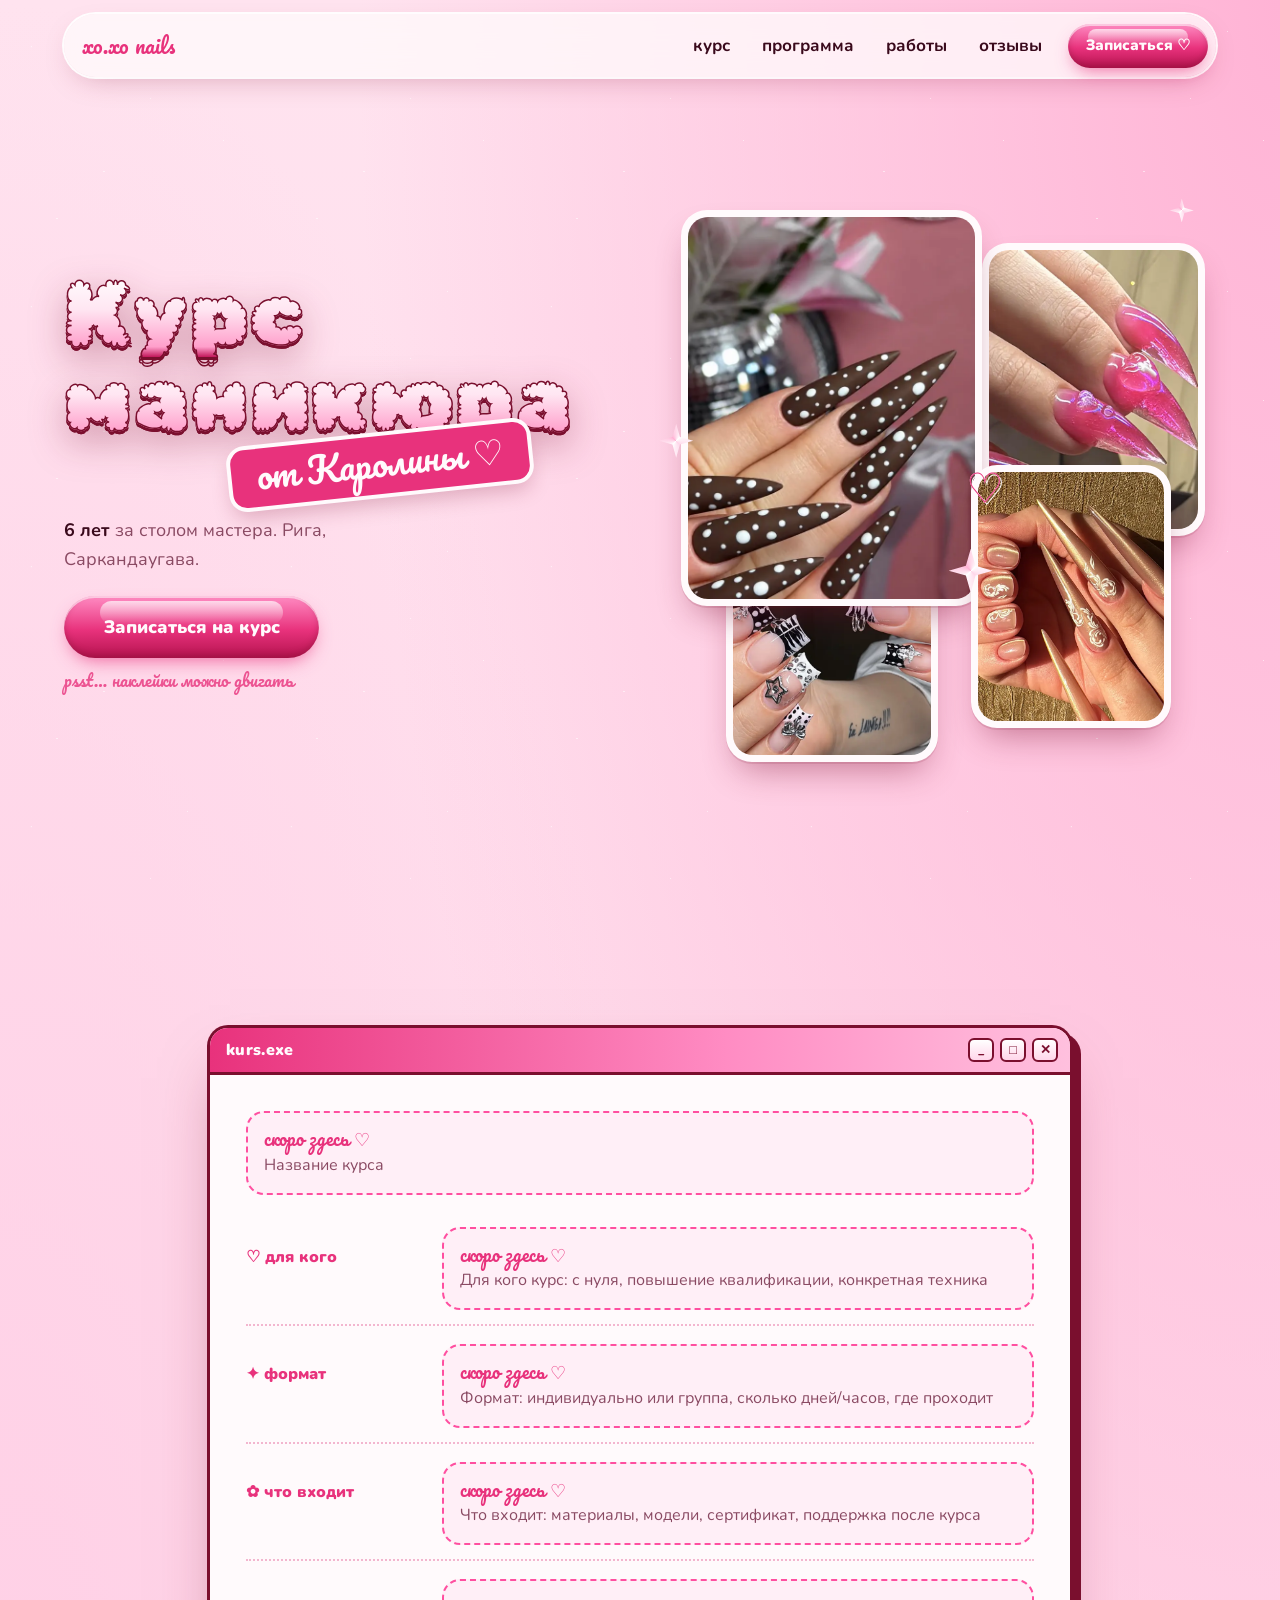
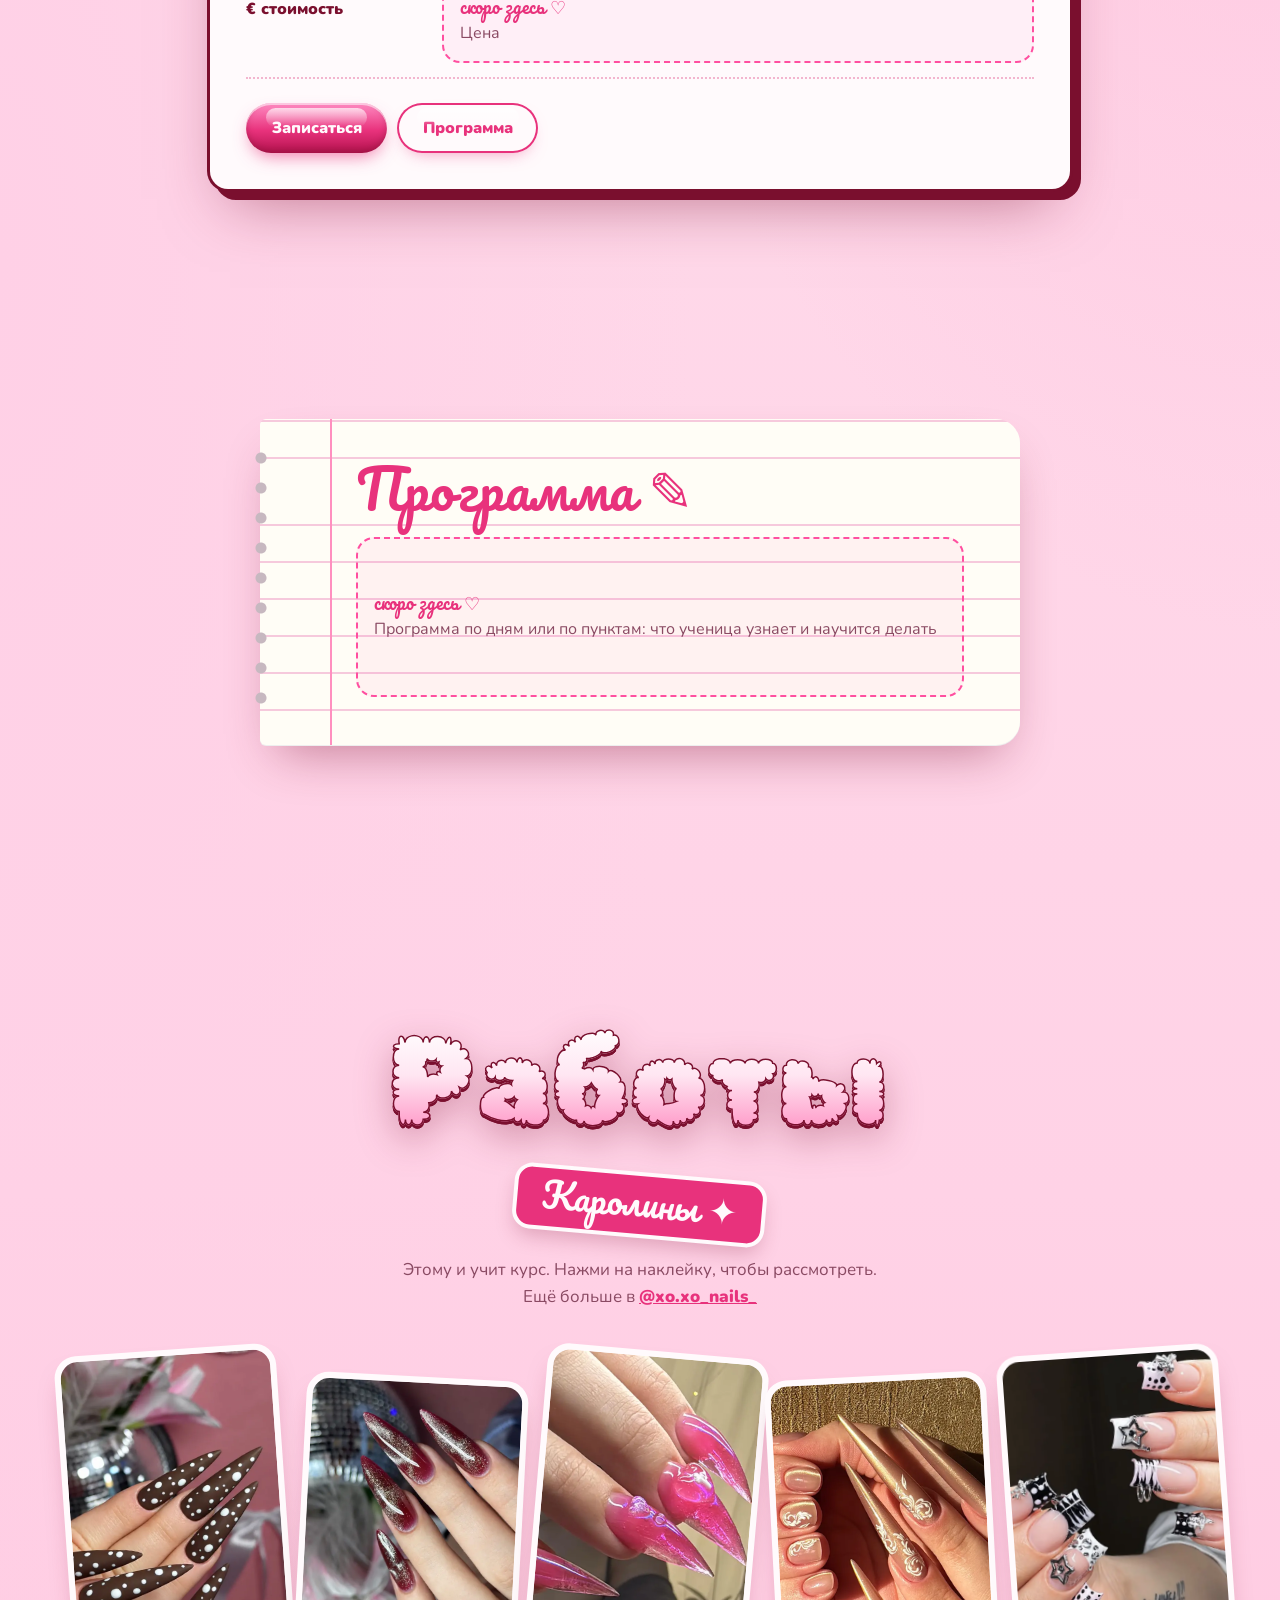
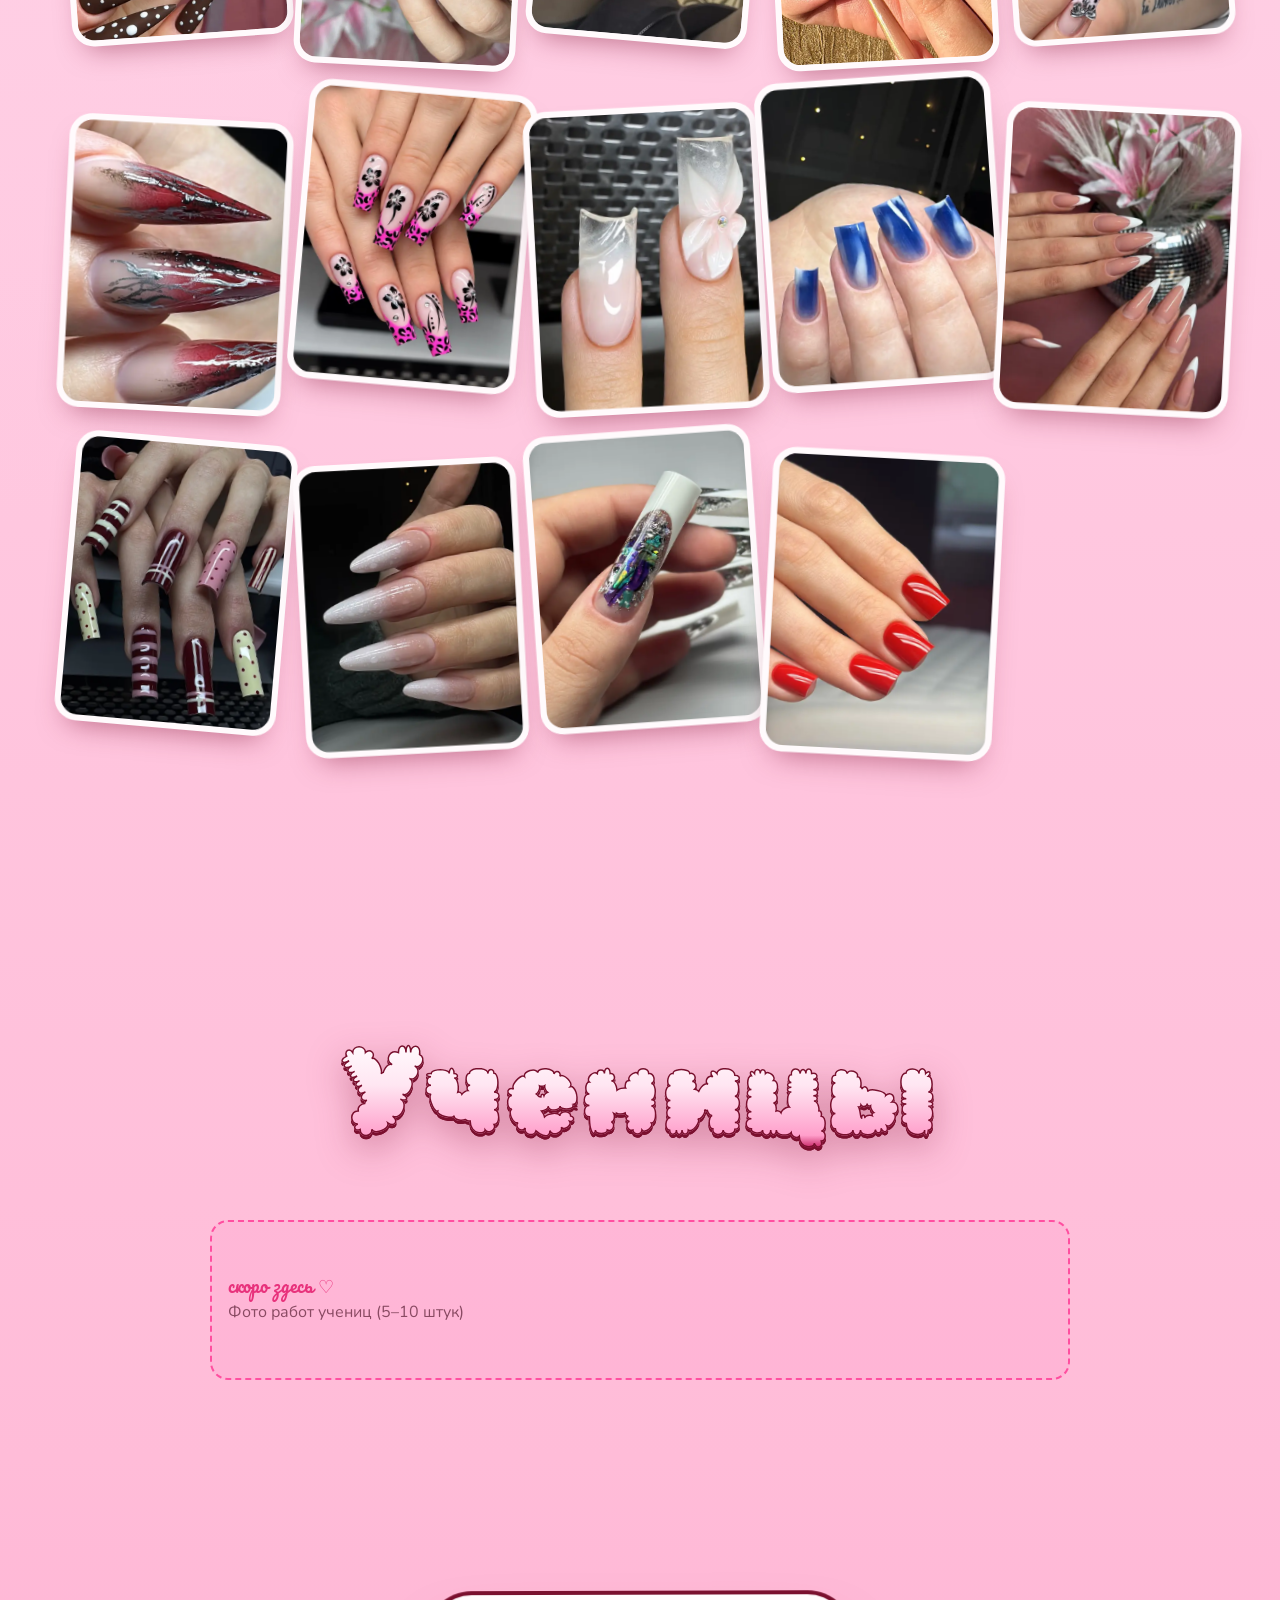
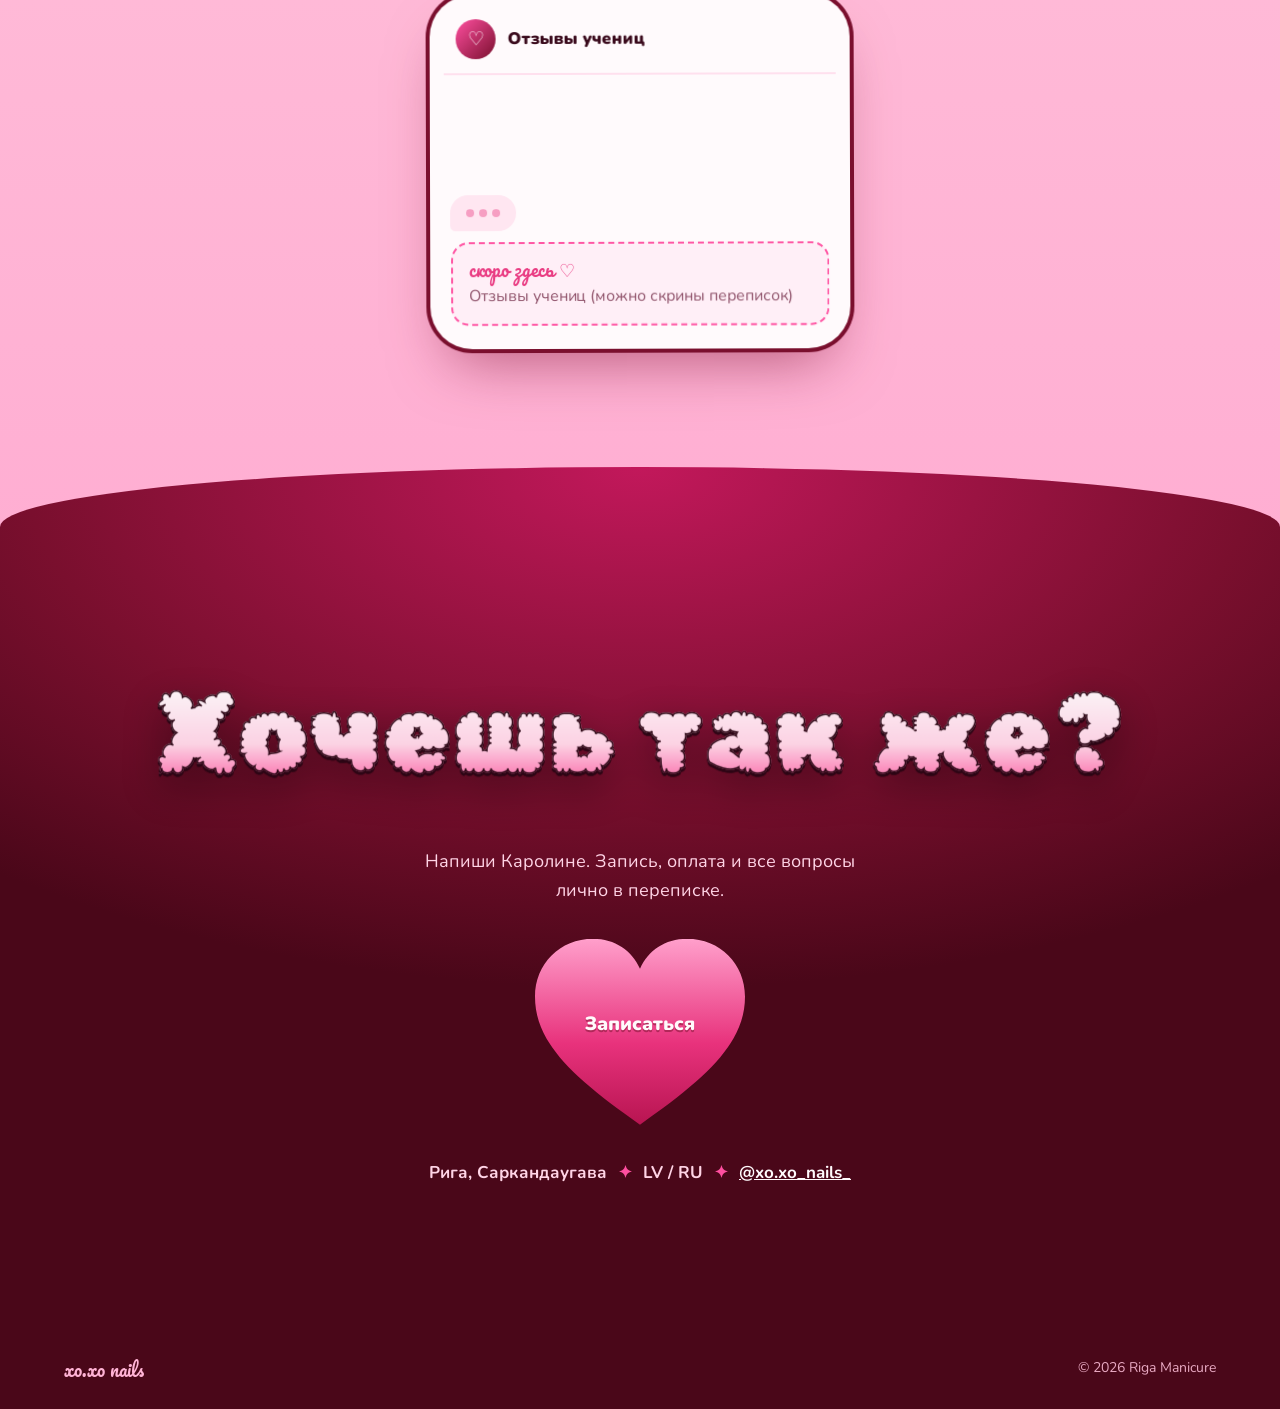
==== commit 46b60afa: "Revert "Jauns dizains: laku katalogs ar toņu paleti" This reverts commit c3dc04f4a2e5b67eee4a1d5f928" ====
--- a/index.html
+++ b/index.html
@@ -5,18 +5,17 @@
 <meta name="viewport" content="width=device-width, initial-scale=1, viewport-fit=cover">
 <title>Курс маникюра от Каролины | Riga Manicure</title>
 <meta name="description" content="Курс маникюра от мастера Каролины: 6 лет практики, Рига, Саркандаугава. Программа, формат, работы учениц и запись.">
-<meta name="theme-color" content="#f4f1ec">
+<meta name="theme-color" content="#ffd9ea">
 <meta property="og:type" content="website">
 <meta property="og:locale" content="ru_RU">
 <meta property="og:title" content="Курс маникюра от Каролины">
 <meta property="og:description" content="6 лет практики. Рига, Саркандаугава. Программа курса и запись.">
 <meta property="og:image" content="img/og.jpg">
 <meta name="twitter:card" content="summary_large_image">
-<link rel="icon" href="data:image/svg+xml,%3Csvg xmlns='http://www.w3.org/2000/svg' viewBox='0 0 32 32'%3E%3Crect x='4' y='4' width='24' height='24' rx='4' fill='%237a1426'/%3E%3C/svg%3E">
-<link rel="preload" href="fonts/onest-cyrillic-800-normal.woff2" as="font" type="font/woff2" crossorigin>
-<link rel="preload" href="img/hero-polka-600.webp" as="image" type="image/webp">
-<link rel="stylesheet" href="css/fonts.css?v=cat1">
-<link rel="stylesheet" href="css/style.css?v=cat1">
+<link rel="icon" href="data:image/svg+xml,%3Csvg xmlns='http://www.w3.org/2000/svg' viewBox='0 0 32 32'%3E%3Cpath d='M16 29S3 21 3 11a6.5 6.5 0 0 1 13-1 6.5 6.5 0 0 1 13 1c0 10-13 18-13 18z' fill='%23e8327c'/%3E%3C/svg%3E">
+<link rel="preload" href="fonts/rubik-bubbles-cyrillic-400-normal.woff2" as="font" type="font/woff2" crossorigin>
+<link rel="stylesheet" href="css/fonts.css?v=y2k1">
+<link rel="stylesheet" href="css/style.css?v=y2k1">
 <script>
   (function (d) {
     d.classList.add("js");
@@ -26,137 +25,126 @@
 </script>
 </head>
 <body>
-<a class="skip" href="#etiketka">К курсу</a>
+<a class="skip" href="#kurs">К курсу</a>
 
-<header class="top">
-  <a class="brand" href="#top">Riga Manicure</a>
-  <nav class="nav" aria-label="Навигация">
-    <a href="#etiketka">Этикетка</a>
-    <a href="#sostav">Состав</a>
-    <a href="#katalog">Каталог</a>
-    <a href="#otzyvy">Отзывы</a>
+<!-- dekoratīvs glitera slānis -->
+<div class="glitter" aria-hidden="true"></div>
+
+<header class="bar">
+  <a class="bar-logo" href="#top" aria-label="Riga Manicure, наверх">xo.xo nails</a>
+  <nav class="bar-nav" aria-label="Навигация">
+    <a href="#kurs">курс</a>
+    <a href="#programma">программа</a>
+    <a href="#raboty">работы</a>
+    <a href="#otzyvy">отзывы</a>
   </nav>
-  <a class="btn btn-accent btn-sm" data-book href="https://ig.me/m/xo.xo_nails_" target="_blank" rel="noopener">Записаться</a>
+  <a class="pill pill-sm" data-book href="https://ig.me/m/xo.xo_nails_" target="_blank" rel="noopener">Записаться ♡</a>
 </header>
 
 <main id="top">
 
-<!-- ============ HERO: testeris ============ -->
+<!-- ============ HERO ============ -->
 <section class="hero" aria-labelledby="hero-title">
-  <div class="hero-text">
-    <p class="kicker">Курс No.&nbsp;01</p>
-    <h1 id="hero-title" class="hero-title">Курс маникюра <span>от Каролины</span></h1>
-    <p class="hero-sub">6 лет за столом мастера. Рига, Саркандаугава.</p>
-    <div class="hero-cta">
-      <a class="btn btn-accent" data-book href="https://ig.me/m/xo.xo_nails_" target="_blank" rel="noopener">Записаться на курс</a>
-      <a class="btn btn-line" href="#etiketka">Что в курсе</a>
-    </div>
+  <div class="hero-copy">
+    <h1 id="hero-title" class="hero-title">
+      <span class="chrome" data-text="Курс">Курс</span>
+      <span class="chrome" data-text="маникюра">маникюра</span>
+    </h1>
+    <p class="tag tag-hero">от Каролины ♡</p>
+    <p class="hero-sub"><b>6 лет</b> за столом мастера. Рига, Саркандаугава.</p>
+    <a class="pill pill-big" data-book href="https://ig.me/m/xo.xo_nails_" target="_blank" rel="noopener">Записаться на курс</a>
+    <p class="hint">psst… наклейки можно двигать</p>
   </div>
 
-  <figure class="tester" aria-live="polite">
-    <div class="tester-img">
-      <img id="testerImg" src="img/hero-polka-600.webp" srcset="img/hero-polka-600.webp 600w, img/hero-polka.webp 1050w" sizes="(min-width: 900px) 40vw, 92vw"
-           width="1050" height="1400" fetchpriority="high" alt="Длинные шоколадные стилеты в белый горошек">
-      <span class="tester-coat" aria-hidden="true"></span>
-    </div>
-    <figcaption class="chip-label">
-      <span class="dot" aria-hidden="true"></span>
-      <span class="chip-no" id="testerNo">No. 01</span>
-      <span class="chip-name" id="testerName">Chocolate Polka</span>
-      <span class="chip-hex" id="testerHex">#3B2219</span>
-    </figcaption>
-  </figure>
-
-  <div class="palette-wrap">
-    <p class="palette-label" id="paletteLabel">Примерь оттенок из работ Каролины</p>
-    <div class="palette" role="radiogroup" aria-labelledby="paletteLabel" data-list="palette"></div>
+  <div class="sticker-board" aria-label="Работы Каролины">
+    <figure class="sticker s1"><img src="img/hero-polka-600.webp" width="600" height="800" fetchpriority="high" alt="Шоколадные стилеты в белый горошек" draggable="false"></figure>
+    <figure class="sticker s2"><img src="img/pink-jelly-600.webp" width="600" height="800" alt="Розовые желейные стилеты с объёмным сердцем" draggable="false"></figure>
+    <figure class="sticker s3"><img src="img/y2k-stars-600.webp" width="600" height="800" alt="Ногти в стиле Y2K со звёздами и горошком" draggable="false"></figure>
+    <figure class="sticker s4"><img src="img/gold-stiletto-600.webp" width="600" height="800" alt="Золотые стилеты с белой росписью" draggable="false"></figure>
+    <span class="star st1" aria-hidden="true"></span>
+    <span class="star st2" aria-hidden="true"></span>
+    <span class="star st3" aria-hidden="true"></span>
+    <span class="heart h1" aria-hidden="true">♡</span>
   </div>
 </section>
 
-<!-- ============ ETIĶETE ============ -->
-<section class="label-sec" id="etiketka" aria-labelledby="label-title">
-  <article class="label">
-    <header class="label-head">
-      <h2 id="label-title" class="label-title">Курс маникюра</h2>
-      <p class="label-sub">Course No.&nbsp;01 <span>Riga Manicure</span></p>
-    </header>
-    <dl class="label-rows">
-      <div><dt>Название</dt><dd data-field="course.title"></dd></div>
-      <div><dt>Для кого</dt><dd data-field="course.audience"></dd></div>
-      <div><dt>Объём</dt><dd data-field="course.format"></dd></div>
-      <div><dt>Входит</dt><dd data-field="course.includes"></dd></div>
-      <div class="row-price"><dt>Цена</dt><dd data-field="course.price"></dd></div>
-      <div><dt>Мастер</dt><dd>Каролина, 6 лет практики</dd></div>
-      <div><dt>Где</dt><dd>Рига, Саркандаугава</dd></div>
-    </dl>
-    <footer class="label-foot">
-      <span class="barcode" aria-hidden="true" data-list="barcode"></span>
-      <span class="label-made">Сделано вручную в Риге</span>
-    </footer>
-  </article>
+<!-- ============ KURS.EXE ============ -->
+<section class="course" id="kurs" aria-labelledby="course-title">
+  <div class="win">
+    <div class="win-bar">
+      <span class="win-title" id="course-title">kurs.exe</span>
+      <span class="win-btns" aria-hidden="true"><i>_</i><i>□</i><i>✕</i></span>
+    </div>
+    <div class="win-body">
+      <div class="win-name" data-field="course.title"></div>
+      <dl class="win-rows">
+        <div><dt>♡ для кого</dt><dd data-field="course.audience"></dd></div>
+        <div><dt>✦ формат</dt><dd data-field="course.format"></dd></div>
+        <div><dt>✿ что входит</dt><dd data-field="course.includes"></dd></div>
+        <div class="win-price"><dt>€ стоимость</dt><dd data-field="course.price"></dd></div>
+      </dl>
+      <div class="win-actions">
+        <a class="pill" data-book href="https://ig.me/m/xo.xo_nails_" target="_blank" rel="noopener">Записаться</a>
+        <a class="pill pill-ghost" href="#programma">Программа</a>
+      </div>
+    </div>
+  </div>
 </section>
 
-<!-- ============ SASTĀVS ============ -->
-<section class="sostav" id="sostav" aria-labelledby="sostav-title">
-  <div class="sec-head">
-    <h2 id="sostav-title" class="h2">Состав курса</h2>
-    <p class="sec-note">Что ученица узнает и научится делать</p>
+<!-- ============ DIENASGRĀMATA ============ -->
+<section class="diary-wrap" id="programma" aria-labelledby="program-title">
+  <div class="diary">
+    <h2 id="program-title" class="diary-title">Программа <span aria-hidden="true">✎</span></h2>
+    <div class="diary-body" data-field="course.program"></div>
   </div>
-  <div class="sostav-body" data-field="course.program"></div>
 </section>
 
-<!-- ============ KATALOGS ============ -->
-<section class="catalog" id="katalog" aria-labelledby="catalog-title">
-  <div class="sec-head">
-    <h2 id="catalog-title" class="h2">Каталог работ</h2>
-    <p class="sec-note">Этому и учит курс. Ещё больше в <a data-ig href="https://www.instagram.com/xo.xo_nails_/" target="_blank" rel="noopener">@xo.xo_nails_</a></p>
-  </div>
-  <ul class="cards" data-list="works"></ul>
+<!-- ============ NAKLEJKI ============ -->
+<section class="works" id="raboty" aria-labelledby="works-title">
+  <h2 id="works-title" class="sec-title"><span class="chrome" data-text="Работы">Работы</span></h2>
+  <p class="tag tag-sec">Каролины ✦</p>
+  <p class="works-lead">Этому и учит курс. Нажми на наклейку, чтобы рассмотреть. Ещё больше в <a data-ig href="https://www.instagram.com/xo.xo_nails_/" target="_blank" rel="noopener">@xo.xo_nails_</a></p>
+  <ul class="wall" data-list="works"></ul>
 </section>
 
-<!-- ============ SKOLNIECES ============ -->
+<!-- ============ POLAROIDI ============ -->
 <section class="students" aria-labelledby="students-title">
-  <div class="sec-head">
-    <h2 id="students-title" class="h2">Образцы учениц</h2>
-    <p class="sec-note">Работы после курса</p>
-  </div>
+  <h2 id="students-title" class="sec-title"><span class="chrome" data-text="Ученицы">Ученицы</span></h2>
   <div class="students-body" data-field="students"></div>
 </section>
 
-<!-- ============ ATSAUKSMES ============ -->
+<!-- ============ ČATS ============ -->
 <section class="reviews" id="otzyvy" aria-labelledby="reviews-title">
-  <div class="sec-head">
-    <h2 id="reviews-title" class="h2">Отзывы</h2>
-    <p class="sec-note">Что говорят ученицы</p>
+  <div class="phone">
+    <div class="phone-top"><span class="phone-av" aria-hidden="true">♡</span><h2 id="reviews-title">Отзывы учениц</h2></div>
+    <div class="phone-chat" data-field="reviews"></div>
   </div>
-  <div class="reviews-body" data-field="reviews"></div>
 </section>
 
 <!-- ============ FINĀLS ============ -->
 <section class="final" aria-labelledby="final-title">
-  <h2 id="final-title" class="final-title">Выбрала оттенок?<br>Пора записываться.</h2>
+  <h2 id="final-title" class="final-title"><span class="chrome chrome-dark" data-text="Хочешь так же?">Хочешь так же?</span></h2>
   <p class="final-sub">Напиши Каролине. Запись, оплата и все вопросы лично в переписке.</p>
-  <a class="btn btn-ink btn-lg" data-book href="https://ig.me/m/xo.xo_nails_" target="_blank" rel="noopener">Записаться на курс</a>
+  <a class="heart-btn" data-book href="https://ig.me/m/xo.xo_nails_" target="_blank" rel="noopener"><span>Записаться</span></a>
+  <p class="final-meta">Рига, Саркандаугава <span>✦</span> LV / RU <span>✦</span> <a data-ig href="https://www.instagram.com/xo.xo_nails_/" target="_blank" rel="noopener">@xo.xo_nails_</a></p>
 </section>
 
 </main>
 
-<footer class="foot">
-  <span>Riga Manicure</span>
-  <span>Рига, Саркандаугава</span>
-  <a data-ig href="https://www.instagram.com/xo.xo_nails_/" target="_blank" rel="noopener">@xo.xo_nails_</a>
-  <span>© <span id="year">2026</span></span>
-</footer>
+<footer class="foot">xo.xo nails <span>© <span id="year">2026</span> Riga Manicure</span></footer>
+
+<a class="float-heart" id="floatHeart" data-book href="https://ig.me/m/xo.xo_nails_" target="_blank" rel="noopener" aria-label="Записаться на курс"><span>Записаться</span></a>
 
 <dialog class="lightbox" id="lightbox" aria-label="Фото">
   <button class="lb-close" type="button" aria-label="Закрыть">✕</button>
   <button class="lb-nav lb-prev" type="button" aria-label="Предыдущее фото">‹</button>
-  <figure class="lb-fig"><img class="lb-img" alt=""><figcaption class="lb-cap"></figcaption></figure>
+  <img class="lb-img" alt="">
   <button class="lb-nav lb-next" type="button" aria-label="Следующее фото">›</button>
 </dialog>
 
 <script src="js/vendor/gsap.min.js" defer></script>
 <script src="js/vendor/ScrollTrigger.min.js" defer></script>
-<script src="js/app.js?v=cat1" defer></script>
+<script src="js/vendor/Draggable.min.js" defer></script>
+<script src="js/app.js?v=y2k1" defer></script>
 </body>
 </html>
--- a/css/fonts.css
+++ b/css/fonts.css
@@ -1,109 +1,136 @@
 /* LokДЃli fonti: kirilica + latД«Е†u + latvieЕЎu burti */
-/* onest-cyrillic-400-normal */
+/* rubik-bubbles-cyrillic-400-normal */
 @font-face {
-  font-family: 'Onest';
+  font-family: 'Rubik Bubbles';
   font-style: normal;
   font-display: swap;
   font-weight: 400;
-  src: url(../fonts/onest-cyrillic-400-normal.woff2) format('woff2');
+  src: url(../fonts/rubik-bubbles-cyrillic-400-normal.woff2) format('woff2');
   unicode-range: U+0301,U+0400-045F,U+0490-0491,U+04B0-04B1,U+2116;
 }
-/* onest-latin-ext-400-normal */
+/* rubik-bubbles-latin-ext-400-normal */
 @font-face {
-  font-family: 'Onest';
+  font-family: 'Rubik Bubbles';
   font-style: normal;
   font-display: swap;
   font-weight: 400;
-  src: url(../fonts/onest-latin-ext-400-normal.woff2) format('woff2');
+  src: url(../fonts/rubik-bubbles-latin-ext-400-normal.woff2) format('woff2');
   unicode-range: U+0100-02AF,U+0304,U+0308,U+0329,U+1E00-1E9F,U+1EF2-1EFF,U+2020,U+20A0-20AB,U+20AD-20C0,U+2113,U+2C60-2C7F,U+A720-A7FF;
 }
-/* onest-latin-400-normal */
+/* rubik-bubbles-latin-400-normal */
 @font-face {
-  font-family: 'Onest';
+  font-family: 'Rubik Bubbles';
   font-style: normal;
   font-display: swap;
   font-weight: 400;
-  src: url(../fonts/onest-latin-400-normal.woff2) format('woff2');
+  src: url(../fonts/rubik-bubbles-latin-400-normal.woff2) format('woff2');
   unicode-range: U+0000-00FF,U+0131,U+0152-0153,U+02BB-02BC,U+02C6,U+02DA,U+02DC,U+0304,U+0308,U+0329,U+2000-206F,U+2074,U+20AC,U+2122,U+2191,U+2193,U+2212,U+2215,U+FEFF,U+FFFD;
 }
-/* onest-cyrillic-500-normal */
+/* pacifico-cyrillic-400-normal */
 @font-face {
-  font-family: 'Onest';
+  font-family: 'Pacifico';
   font-style: normal;
   font-display: swap;
-  font-weight: 500;
-  src: url(../fonts/onest-cyrillic-500-normal.woff2) format('woff2');
+  font-weight: 400;
+  src: url(../fonts/pacifico-cyrillic-400-normal.woff2) format('woff2');
   unicode-range: U+0301,U+0400-045F,U+0490-0491,U+04B0-04B1,U+2116;
 }
-/* onest-latin-ext-500-normal */
+/* pacifico-latin-ext-400-normal */
 @font-face {
-  font-family: 'Onest';
+  font-family: 'Pacifico';
   font-style: normal;
   font-display: swap;
-  font-weight: 500;
-  src: url(../fonts/onest-latin-ext-500-normal.woff2) format('woff2');
+  font-weight: 400;
+  src: url(../fonts/pacifico-latin-ext-400-normal.woff2) format('woff2');
   unicode-range: U+0100-02AF,U+0304,U+0308,U+0329,U+1E00-1E9F,U+1EF2-1EFF,U+2020,U+20A0-20AB,U+20AD-20C0,U+2113,U+2C60-2C7F,U+A720-A7FF;
 }
-/* onest-latin-500-normal */
+/* pacifico-latin-400-normal */
 @font-face {
-  font-family: 'Onest';
+  font-family: 'Pacifico';
   font-style: normal;
   font-display: swap;
-  font-weight: 500;
-  src: url(../fonts/onest-latin-500-normal.woff2) format('woff2');
+  font-weight: 400;
+  src: url(../fonts/pacifico-latin-400-normal.woff2) format('woff2');
   unicode-range: U+0000-00FF,U+0131,U+0152-0153,U+02BB-02BC,U+02C6,U+02DA,U+02DC,U+0304,U+0308,U+0329,U+2000-206F,U+2074,U+20AC,U+2122,U+2191,U+2193,U+2212,U+2215,U+FEFF,U+FFFD;
 }
-/* onest-cyrillic-700-normal */
+/* nunito-cyrillic-400-normal */
 @font-face {
-  font-family: 'Onest';
+  font-family: 'Nunito';
+  font-style: normal;
+  font-display: swap;
+  font-weight: 400;
+  src: url(../fonts/nunito-cyrillic-400-normal.woff2) format('woff2');
+  unicode-range: U+0301,U+0400-045F,U+0490-0491,U+04B0-04B1,U+2116;
+}
+/* nunito-latin-ext-400-normal */
+@font-face {
+  font-family: 'Nunito';
+  font-style: normal;
+  font-display: swap;
+  font-weight: 400;
+  src: url(../fonts/nunito-latin-ext-400-normal.woff2) format('woff2');
+  unicode-range: U+0100-02AF,U+0304,U+0308,U+0329,U+1E00-1E9F,U+1EF2-1EFF,U+2020,U+20A0-20AB,U+20AD-20C0,U+2113,U+2C60-2C7F,U+A720-A7FF;
+}
+/* nunito-latin-400-normal */
+@font-face {
+  font-family: 'Nunito';
+  font-style: normal;
+  font-display: swap;
+  font-weight: 400;
+  src: url(../fonts/nunito-latin-400-normal.woff2) format('woff2');
+  unicode-range: U+0000-00FF,U+0131,U+0152-0153,U+02BB-02BC,U+02C6,U+02DA,U+02DC,U+0304,U+0308,U+0329,U+2000-206F,U+2074,U+20AC,U+2122,U+2191,U+2193,U+2212,U+2215,U+FEFF,U+FFFD;
+}
+/* nunito-cyrillic-700-normal */
+@font-face {
+  font-family: 'Nunito';
   font-style: normal;
   font-display: swap;
   font-weight: 700;
-  src: url(../fonts/onest-cyrillic-700-normal.woff2) format('woff2');
+  src: url(../fonts/nunito-cyrillic-700-normal.woff2) format('woff2');
   unicode-range: U+0301,U+0400-045F,U+0490-0491,U+04B0-04B1,U+2116;
 }
-/* onest-latin-ext-700-normal */
+/* nunito-latin-ext-700-normal */
 @font-face {
-  font-family: 'Onest';
+  font-family: 'Nunito';
   font-style: normal;
   font-display: swap;
   font-weight: 700;
-  src: url(../fonts/onest-latin-ext-700-normal.woff2) format('woff2');
+  src: url(../fonts/nunito-latin-ext-700-normal.woff2) format('woff2');
   unicode-range: U+0100-02AF,U+0304,U+0308,U+0329,U+1E00-1E9F,U+1EF2-1EFF,U+2020,U+20A0-20AB,U+20AD-20C0,U+2113,U+2C60-2C7F,U+A720-A7FF;
 }
-/* onest-latin-700-normal */
+/* nunito-latin-700-normal */
 @font-face {
-  font-family: 'Onest';
+  font-family: 'Nunito';
   font-style: normal;
   font-display: swap;
   font-weight: 700;
-  src: url(../fonts/onest-latin-700-normal.woff2) format('woff2');
+  src: url(../fonts/nunito-latin-700-normal.woff2) format('woff2');
   unicode-range: U+0000-00FF,U+0131,U+0152-0153,U+02BB-02BC,U+02C6,U+02DA,U+02DC,U+0304,U+0308,U+0329,U+2000-206F,U+2074,U+20AC,U+2122,U+2191,U+2193,U+2212,U+2215,U+FEFF,U+FFFD;
 }
-/* onest-cyrillic-800-normal */
+/* nunito-cyrillic-900-normal */
 @font-face {
-  font-family: 'Onest';
+  font-family: 'Nunito';
   font-style: normal;
   font-display: swap;
-  font-weight: 800;
-  src: url(../fonts/onest-cyrillic-800-normal.woff2) format('woff2');
+  font-weight: 900;
+  src: url(../fonts/nunito-cyrillic-900-normal.woff2) format('woff2');
   unicode-range: U+0301,U+0400-045F,U+0490-0491,U+04B0-04B1,U+2116;
 }
-/* onest-latin-ext-800-normal */
+/* nunito-latin-ext-900-normal */
 @font-face {
-  font-family: 'Onest';
+  font-family: 'Nunito';
   font-style: normal;
   font-display: swap;
-  font-weight: 800;
-  src: url(../fonts/onest-latin-ext-800-normal.woff2) format('woff2');
+  font-weight: 900;
+  src: url(../fonts/nunito-latin-ext-900-normal.woff2) format('woff2');
   unicode-range: U+0100-02AF,U+0304,U+0308,U+0329,U+1E00-1E9F,U+1EF2-1EFF,U+2020,U+20A0-20AB,U+20AD-20C0,U+2113,U+2C60-2C7F,U+A720-A7FF;
 }
-/* onest-latin-800-normal */
+/* nunito-latin-900-normal */
 @font-face {
-  font-family: 'Onest';
+  font-family: 'Nunito';
   font-style: normal;
   font-display: swap;
-  font-weight: 800;
-  src: url(../fonts/onest-latin-800-normal.woff2) format('woff2');
+  font-weight: 900;
+  src: url(../fonts/nunito-latin-900-normal.woff2) format('woff2');
   unicode-range: U+0000-00FF,U+0131,U+0152-0153,U+02BB-02BC,U+02C6,U+02DA,U+02DC,U+0304,U+0308,U+0329,U+2000-206F,U+2074,U+20AC,U+2122,U+2191,U+2193,U+2212,U+2215,U+FEFF,U+FFFD;
 }
--- a/css/style.css
+++ b/css/style.css
@@ -1,171 +1,260 @@
-/* Riga Manicure — laku katalogs. Šveices režģis; krāsu dod Karolīnas darbi. --accent mainās pēc izvēlētā toņa. */
+/* Riga Manicure — Y2K glancs: hroma burbuļu burti, uzlīmes, gliters, kurs.exe, dienasgrāmata, čats. */
 :root {
-  --paper: #f4f1ec;
-  --card: #fbfaf7;
-  --ink: #141112;
-  --muted: #6b6466;
-  --rule: rgba(20, 17, 18, .14);
-  --accent: #7a1426;
-  --on-accent: #fff;
-  --font: "Onest", "Segoe UI", Arial, sans-serif;
-  --gut: clamp(16px, 4.5vw, 56px);
-  --ease: cubic-bezier(.2, .7, .1, 1);
+  --bg: #ffe3ef;
+  --bg-2: #ffc6de;
+  --pink: #ff4fa0;
+  --hot: #e8327c;
+  --cherry: #7a0f2e;
+  --ink: #3a0a1c;
+  --muted: #8a4a63;
+  --white: #fffafc;
+  --lilac: #e9d6ff;
+  --bubble: "Rubik Bubbles", "Arial Rounded MT Bold", sans-serif;
+  --script: "Pacifico", cursive;
+  --text: "Nunito", "Segoe UI", Arial, sans-serif;
+  --gut: clamp(16px, 5vw, 64px);
+  --bounce: cubic-bezier(.34, 1.56, .64, 1);
 }
 *, *::before, *::after { box-sizing: border-box; }
-html { -webkit-text-size-adjust: 100%; scroll-padding-top: 76px; }
-body { margin: 0; background: var(--paper); color: var(--ink); font: 400 1.0625rem/1.55 var(--font); -webkit-font-smoothing: antialiased; font-variant-numeric: tabular-nums; }
-main, .foot { overflow-x: clip; }
+html { -webkit-text-size-adjust: 100%; scroll-padding-top: 80px; }
+body {
+  margin: 0; color: var(--ink); font: 400 1.0625rem/1.6 var(--text); -webkit-font-smoothing: antialiased;
+  background:
+    radial-gradient(120% 60% at 100% 0%, #ffb3d5 0%, transparent 60%),
+    radial-gradient(90% 50% at 0% 30%, #ffd0e6 0%, transparent 60%),
+    linear-gradient(180deg, var(--bg) 0%, #ffd2e6 45%, #ffbcd8 75%, #ff9ccb 100%);
+  background-color: var(--bg);
+}
+main, .foot { overflow-x: clip; position: relative; z-index: 1; }
 img { display: block; max-width: 100%; height: auto; }
 figure { margin: 0; }
 a { color: inherit; }
 h1, h2, h3, p { margin: 0; }
-.skip { position: absolute; left: 8px; top: -60px; z-index: 200; background: var(--ink); color: var(--paper); padding: 10px 16px; }
+.skip { position: absolute; left: 8px; top: -60px; z-index: 300; background: var(--ink); color: var(--white); padding: 10px 16px; border-radius: 999px; }
 .skip:focus { top: 8px; }
-:focus-visible { outline: 2px solid var(--ink); outline-offset: 3px; }
-::selection { background: var(--accent); color: var(--on-accent); }
-
-/* akcents pārkrāsojas maigi */
-body, .btn-accent, .final, .dot, .tester-coat, .row-price dd, .kicker, .palette button[aria-checked="true"] { transition: background-color .6s var(--ease), color .6s var(--ease), border-color .6s var(--ease), box-shadow .6s var(--ease); }
-
-.h2 { font: 800 clamp(2rem, 6.5vw, 4.4rem)/.98 var(--font); letter-spacing: -.035em; }
-.sec-head { display: flex; flex-wrap: wrap; justify-content: space-between; align-items: baseline; gap: 10px 24px; padding-bottom: 18px; margin-bottom: 30px; border-bottom: 2px solid var(--ink); }
-.sec-note { color: var(--muted); }
-.sec-note a { color: var(--ink); font-weight: 700; }
-
-/* ---------- Pogas ---------- */
-.btn { display: inline-flex; align-items: center; justify-content: center; min-height: 52px; padding: 0 1.5em; border: 2px solid transparent; border-radius: 6px;
-  font: 700 1rem/1 var(--font); text-decoration: none; transition: background-color .3s, color .3s, border-color .3s, transform .2s; }
-.btn:active { transform: translateY(1px); }
-.btn-sm { min-height: 44px; padding: 0 1.1em; font-size: .9375rem; }
-.btn-lg { min-height: 60px; padding: 0 2em; font-size: 1.0625rem; }
-.btn-accent { background: var(--accent); color: var(--on-accent); }
-.btn-accent:hover { background: var(--ink); color: var(--paper); }
-.btn-line { border-color: var(--ink); }
-.btn-line:hover { background: var(--ink); color: var(--paper); }
-.btn-ink { background: var(--ink); color: var(--paper); }
-.btn-ink:hover { background: var(--paper); color: var(--ink); }
-
-/* ---------- Galvene ---------- */
-.top { position: sticky; top: 0; z-index: 50; display: flex; align-items: center; gap: 20px; padding: 10px var(--gut); background: rgba(244, 241, 236, .92); backdrop-filter: blur(8px); -webkit-backdrop-filter: blur(8px); border-bottom: 1px solid var(--rule); }
-.brand { font: 800 1.0625rem/1 var(--font); letter-spacing: -.02em; text-decoration: none; }
-.nav { display: none; margin-left: auto; gap: 22px; }
-.nav a { font-weight: 500; text-decoration: none; padding: 10px 0; color: var(--muted); transition: color .2s; }
-.nav a:hover { color: var(--ink); }
-.top .btn { margin-left: auto; }
-@media (min-width: 900px) { .nav { display: flex; } .top .btn { margin-left: 0; } }
-
-/* ---------- HERO / testeris ---------- */
-.hero { display: grid; gap: 28px; padding: clamp(28px, 6vw, 70px) var(--gut) clamp(40px, 7vw, 90px); }
-.kicker { display: inline-block; font-weight: 700; font-size: .875rem; padding: 4px 10px; border-radius: 4px; background: var(--accent); color: var(--on-accent); margin-bottom: 18px; }
-.hero-title { font: 800 clamp(2.9rem, 13vw, 8.6rem)/.9 var(--font); letter-spacing: -.055em; }
-.hero-title span { display: block; font-weight: 400; color: var(--muted); letter-spacing: -.045em; }
-.hero-sub { margin-top: 20px; font-size: 1.125rem; color: var(--muted); }
-.hero-cta { display: flex; flex-wrap: wrap; gap: 10px; margin-top: 24px; }
-
-.tester { position: relative; }
-.tester-img { position: relative; overflow: hidden; border-radius: 4px; aspect-ratio: 4 / 5; background: var(--accent); }
-.tester-img img { width: 100%; height: 100%; object-fit: cover; }
-.tester-coat { position: absolute; inset: 0; background: var(--accent); transform: scaleY(0); transform-origin: bottom; }
-.chip-label { display: flex; align-items: center; gap: 10px; flex-wrap: wrap; padding: 12px 0 0; border-top: 0; font-size: .9375rem; }
-.dot { width: 22px; height: 22px; border-radius: 50%; background: var(--accent); box-shadow: inset 0 0 0 1px rgba(0,0,0,.12); flex: none; }
-.chip-no { font-weight: 800; }
-.chip-name { font-weight: 500; }
-.chip-hex { margin-left: auto; color: var(--muted); }
-
-.palette-wrap { grid-column: 1 / -1; }
-.palette-label { font-weight: 700; margin-bottom: 10px; }
-.palette { display: grid; grid-template-columns: repeat(7, 1fr); gap: 6px; }
-.palette button { all: unset; box-sizing: border-box; position: relative; aspect-ratio: 1 / 1.35; border-radius: 4px; cursor: pointer;
-  box-shadow: inset 0 0 0 1px rgba(0,0,0,.1); transition: transform .35s var(--ease); }
-.palette button:hover { transform: translateY(-4px); }
-.palette button:focus-visible { outline: 2px solid var(--ink); outline-offset: 2px; }
-.palette button[aria-checked="true"] { transform: translateY(-8px); box-shadow: inset 0 0 0 1px rgba(0,0,0,.1), 0 0 0 2px var(--paper), 0 0 0 4px var(--ink); }
-.palette button span { position: absolute; left: 4px; bottom: 3px; font-size: .625rem; font-weight: 700; color: var(--tc, #fff); opacity: .85; }
+:focus-visible { outline: 3px solid var(--hot); outline-offset: 3px; }
+::selection { background: var(--pink); color: var(--white); }
+
+/* ---------- Glitera slānis ---------- */
+.glitter { position: fixed; inset: 0; z-index: 0; pointer-events: none; opacity: .55;
+  background-image:
+    radial-gradient(1.5px 1.5px at 12% 18%, #fff 50%, transparent 51%),
+    radial-gradient(1px 1px at 72% 12%, #fff 50%, transparent 51%),
+    radial-gradient(2px 2px at 40% 66%, #fff 50%, transparent 51%),
+    radial-gradient(1px 1px at 86% 54%, #fff 50%, transparent 51%),
+    radial-gradient(1.5px 1.5px at 22% 84%, #fff 50%, transparent 51%),
+    radial-gradient(1px 1px at 58% 38%, #fff 50%, transparent 51%);
+  background-size: 260px 260px; }
+.motion .glitter { animation: twinkle 3.2s ease-in-out infinite alternate; }
+@keyframes twinkle { from { opacity: .25; } to { opacity: .7; } }
+
+/* ---------- Hroma burbuļu teksts ---------- */
+.chrome { position: relative; display: inline-block; font-family: var(--bubble); font-weight: 400; line-height: .95; letter-spacing: .01em;
+  color: transparent;
+  background: linear-gradient(180deg, #ffffff 0%, #ffe6f2 22%, #ff9fcb 44%, #c2185b 50%, #ffc1dd 58%, #ffffff 78%, #ffd6ea 100%);
+  background-size: 100% 200%; background-position: 0 0;
+  -webkit-background-clip: text; background-clip: text;
+  -webkit-text-stroke: 1.5px var(--cherry);
+  filter: drop-shadow(0 3px 0 var(--cherry)) drop-shadow(0 12px 18px rgba(122, 15, 46, .3)); }
+.chrome::after { /* atspīduma svītra, kas pārslīd pāri */
+  content: attr(data-text); position: absolute; inset: 0; color: transparent; -webkit-text-stroke: 0;
+  background: linear-gradient(100deg, transparent 40%, rgba(255,255,255,.95) 48%, transparent 56%) no-repeat;
+  background-size: 250% 100%; background-position: 150% 0; -webkit-background-clip: text; background-clip: text; pointer-events: none; }
+.motion .chrome::after { animation: shine 4.5s ease-in-out infinite; }
+@keyframes shine { 0%, 55% { background-position: 150% 0; } 85%, 100% { background-position: -60% 0; } }
+.chrome-dark { background: linear-gradient(180deg, #ffffff 0%, #ffd9ea 30%, #ff73b0 48%, #ffffff 56%, #ffc6e0 100%); background-size: 100% 200%; -webkit-background-clip: text; background-clip: text; -webkit-text-stroke: 1.5px #2a0614; filter: drop-shadow(0 3px 0 #2a0614) drop-shadow(0 14px 22px rgba(0,0,0,.35)); }
+
+/* ---------- Birkas (uzlīmes ar rokrakstu) ---------- */
+.tag { display: inline-block; font: 400 clamp(1.4rem, 5vw, 2.2rem)/1.2 var(--script); color: var(--white); background: var(--hot); padding: .15em .7em .3em;
+  border-radius: 14px; box-shadow: 0 0 0 4px var(--white), 0 10px 20px rgba(122,15,46,.25); transform: rotate(-6deg); }
+
+/* ---------- Pogas: želejas tabletes ---------- */
+.pill { position: relative; display: inline-flex; align-items: center; justify-content: center; min-height: 50px; padding: 0 1.6em; border-radius: 999px;
+  font: 900 1rem/1 var(--text); text-decoration: none; color: var(--white);
+  background: linear-gradient(180deg, #ff8cc3 0%, var(--hot) 55%, #b5134f 100%);
+  box-shadow: inset 0 2px 0 rgba(255,255,255,.55), inset 0 -3px 6px rgba(122,15,46,.35), 0 8px 18px -6px rgba(232,50,124,.7);
+  transition: transform .3s var(--bounce), box-shadow .3s; }
+.pill::before { content: ""; position: absolute; left: 14%; right: 14%; top: 5px; height: 38%; border-radius: 999px; background: linear-gradient(rgba(255,255,255,.7), rgba(255,255,255,0)); pointer-events: none; }
+.pill:hover { transform: translateY(-3px) scale(1.04); }
+.pill:active { transform: scale(.96); }
+.pill-sm { min-height: 44px; padding: 0 1.2em; font-size: .9375rem; }
+.pill-big { min-height: 62px; padding: 0 2.2em; font-size: 1.125rem; }
+.pill-ghost { color: var(--hot); background: var(--white); box-shadow: inset 0 0 0 2px var(--hot), 0 8px 18px -10px rgba(232,50,124,.6); }
+
+/* ---------- Augšējā josla ---------- */
+.bar { position: fixed; inset: 10px 10px auto; z-index: 50; display: flex; align-items: center; gap: 12px; padding: 8px 8px 8px 18px;
+  background: rgba(255, 250, 252, .78); backdrop-filter: blur(12px); -webkit-backdrop-filter: blur(12px); border-radius: 999px;
+  box-shadow: 0 0 0 2px rgba(255,255,255,.9), 0 10px 30px -12px rgba(122,15,46,.35); transition: transform .45s var(--bounce); }
+.bar.is-hidden { transform: translateY(-140%); }
+.bar-logo { font: 400 1.3rem/1 var(--script); color: var(--hot); text-decoration: none; }
+.bar-nav { display: none; margin-left: auto; gap: 4px; }
+.bar-nav a { font-weight: 700; text-decoration: none; padding: 10px 14px; border-radius: 999px; transition: background-color .2s; }
+.bar-nav a:hover { background: var(--bg-2); }
+.bar .pill { margin-left: auto; }
+@media (min-width: 900px) { .bar { inset: 14px var(--gut) auto; } .bar-nav { display: flex; } .bar .pill { margin-left: 0; } }
+
+/* ---------- HERO ---------- */
+.hero { position: relative; min-height: 100svh; display: grid; gap: 20px; padding: 100px var(--gut) 40px; align-content: center; }
+.hero-copy { position: relative; z-index: 3; min-width: 0; }
+.hero-title { display: flex; flex-direction: column; align-items: flex-start; font-size: clamp(2.6rem, 14vw, 9.5rem); }
+.tag-hero { margin: -6px 0 0 30%; }
+.hero-sub { margin: 22px 0 22px; max-width: 22em; font-size: 1.125rem; color: var(--muted); }
+.hero-sub b { color: var(--ink); }
+.hint { margin-top: 14px; font: 400 1.05rem/1 var(--script); color: var(--hot); opacity: .8; }
+
+.sticker-board { position: relative; height: min(118vw, 560px); }
+.sticker { position: absolute; width: 46%; padding: 7px; background: var(--white); border-radius: 26px; touch-action: none; cursor: grab;
+  box-shadow: 0 2px 0 rgba(122,15,46,.12), 0 18px 34px -12px rgba(122,15,46,.45); user-select: none; -webkit-user-select: none; }
+.sticker:active { cursor: grabbing; }
+.sticker img { border-radius: 20px; aspect-ratio: 3/4; object-fit: cover; pointer-events: none; }
+.s1 { left: 4%; top: 2%; width: 54%; rotate: -7deg; z-index: 2; }
+.s2 { right: 2%; top: 8%; rotate: 9deg; width: 40%; }
+.s3 { left: 12%; bottom: 0; rotate: 6deg; width: 38%; }
+.s4 { right: 8%; bottom: 6%; rotate: -10deg; width: 36%; z-index: 3; }
+.star { position: absolute; width: 34px; height: 34px; z-index: 4; pointer-events: none;
+  background: conic-gradient(from 45deg, #fff, #ffd6ea, #fff, #ffb3d5, #fff);
+  clip-path: polygon(50% 0, 61% 39%, 100% 50%, 61% 61%, 50% 100%, 39% 61%, 0 50%, 39% 39%); }
+.st1 { left: 0; top: 40%; } .st2 { right: 4%; top: 0; width: 24px; height: 24px; } .st3 { left: 52%; bottom: 30%; width: 44px; height: 44px; }
+.heart { position: absolute; right: 38%; top: 46%; z-index: 4; font-size: 2.6rem; color: var(--hot); text-shadow: 0 0 0 var(--white), 2px 2px 0 var(--white); pointer-events: none; }
+.motion .star { animation: pop 2.4s ease-in-out infinite; }
+.motion .st2 { animation-delay: .8s; } .motion .st3 { animation-delay: 1.4s; }
+@keyframes pop { 0%, 100% { transform: scale(.7) rotate(0); opacity: .6; } 50% { transform: scale(1.1) rotate(45deg); opacity: 1; } }
 
 @media (min-width: 900px) {
-  .hero { grid-template-columns: minmax(0, 1.25fr) minmax(0, .75fr); column-gap: 5vw; row-gap: 32px; align-items: end; padding-top: 36px; }
-  .tester-img { aspect-ratio: auto; height: min(56vh, 540px); }
-  .hero-title { font-size: clamp(3.6rem, 8.4vw, 8.6rem); }
-  .palette { grid-template-columns: repeat(14, 1fr); gap: 8px; }
-}
-
-/* ---------- Etiķete ---------- */
-.label-sec { padding: clamp(50px, 9vw, 120px) var(--gut); display: grid; place-items: center; background: var(--card); border-top: 1px solid var(--rule); border-bottom: 1px solid var(--rule); }
-.label { width: min(100%, 780px); border: 3px solid var(--ink); background: var(--paper); padding: clamp(18px, 4vw, 36px); }
-.label-head { border-bottom: 10px solid var(--ink); padding-bottom: 12px; }
-.label-title { font: 800 clamp(2.3rem, 9vw, 4.6rem)/.95 var(--font); letter-spacing: -.05em; }
-.label-sub { display: flex; justify-content: space-between; margin-top: 8px; font-weight: 700; }
-.label-sub span { color: var(--muted); font-weight: 500; }
-.label-rows { margin: 0; }
-.label-rows > div { display: grid; gap: 4px; padding: 12px 0; border-bottom: 1px solid var(--ink); }
-.label-rows dt { font-weight: 800; }
-.label-rows dd { margin: 0; }
-.row-price { border-bottom-width: 5px !important; }
-.row-price dd { font-weight: 800; }
-@media (min-width: 620px) { .label-rows > div { grid-template-columns: 150px 1fr; align-items: baseline; } }
-.label-foot { display: flex; justify-content: space-between; align-items: flex-end; gap: 16px; margin-top: 18px; }
-.barcode { display: flex; align-items: stretch; height: 46px; gap: 2px; }
-.barcode i { display: block; width: var(--w, 4px); background: var(--c, var(--ink)); }
-.label-made { font-size: .8125rem; font-weight: 700; color: var(--muted); text-align: right; }
+  .hero { grid-template-columns: minmax(0, 1fr) minmax(0, 1fr); align-items: center; gap: 3vw; }
+  .hero-title { font-size: clamp(3.6rem, 7vw, 8.6rem); }
+  .sticker-board { height: min(44vw, 640px); }
+}
+
+/* ---------- kurs.exe ---------- */
+.course { padding: clamp(60px, 10vw, 140px) var(--gut); display: grid; place-items: center; }
+.win { width: min(100%, 860px); background: var(--white); border-radius: 18px; overflow: hidden;
+  box-shadow: 0 0 0 3px var(--cherry), 8px 8px 0 3px var(--cherry), 0 30px 60px -20px rgba(122,15,46,.5); }
+.win-bar { display: flex; align-items: center; justify-content: space-between; padding: 10px 12px 10px 16px;
+  background: linear-gradient(90deg, var(--hot), #ff8cc3 60%, #ffc0de); color: var(--white); border-bottom: 3px solid var(--cherry); }
+.win-title { font: 900 1rem/1 var(--text); letter-spacing: .02em; }
+.win-btns { display: flex; gap: 6px; }
+.win-btns i { display: grid; place-items: center; width: 26px; height: 24px; font: 900 .8rem/1 var(--text); font-style: normal; color: var(--cherry);
+  background: linear-gradient(#fff, #ffd6ea); border: 2px solid var(--cherry); border-radius: 6px; }
+.win-body { padding: clamp(18px, 4vw, 36px); }
+.win-name { margin-bottom: 18px; }
+.win-rows { margin: 0; display: grid; gap: 4px; }
+.win-rows > div { display: grid; gap: 6px; padding: 14px 0; border-bottom: 2px dotted #f3b6cf; }
+.win-rows dt { font: 900 1rem/1.2 var(--text); color: var(--hot); text-transform: lowercase; }
+.win-rows dd { margin: 0; }
+.win-price dt { color: var(--cherry); }
+.win-actions { display: flex; flex-wrap: wrap; gap: 10px; margin-top: 24px; }
+@media (min-width: 700px) { .win-rows > div { grid-template-columns: 190px 1fr; align-items: baseline; } }
 
 /* ---------- Vietturi ---------- */
-.todo { border: 1.5px dashed var(--muted); border-radius: 4px; padding: 10px 14px; color: var(--muted); font-size: .9375rem; background: repeating-linear-gradient(-45deg, transparent 0 10px, rgba(20,17,18,.03) 10px 20px); }
-.todo b { color: var(--ink); font-weight: 700; margin-right: 6px; }
-.todo-big { min-height: 140px; display: grid; align-content: center; }
-
-/* ---------- Sastāvs ---------- */
-.sostav, .catalog, .students, .reviews { padding: clamp(60px, 9vw, 120px) var(--gut); }
-.s-list { list-style: none; margin: 0; padding: 0; counter-reset: s; }
-.s-list li { counter-increment: s; display: grid; grid-template-columns: 56px 1fr; gap: 12px; padding: 16px 0; border-bottom: 1px solid var(--rule); }
-.s-list li::before { content: counter(s, decimal-leading-zero); font-weight: 800; color: var(--accent); }
-.s-list b { display: block; font-weight: 700; font-size: 1.125rem; }
-.s-list small { color: var(--muted); font-size: .9375rem; }
-
-/* ---------- Katalogs ---------- */
-.cards { list-style: none; margin: 0; padding: 0; display: grid; grid-template-columns: repeat(2, 1fr); gap: 26px 12px; }
-.card button { all: unset; box-sizing: border-box; display: block; width: 100%; cursor: zoom-in; }
-.card button:focus-visible { outline: 2px solid var(--ink); outline-offset: 4px; }
-.card-img { position: relative; overflow: hidden; aspect-ratio: 3 / 4; border-radius: 4px; background: var(--sw); }
-.card-img img { width: 100%; height: 100%; object-fit: cover; transition: transform .8s var(--ease); }
-.card button:hover .card-img img { transform: scale(1.04); }
-.card-coat { position: absolute; inset: 0; background: var(--sw); transform-origin: top; }
-.card-meta { display: grid; grid-template-columns: auto 1fr auto; align-items: center; gap: 4px 10px; padding-top: 10px; }
-.card-meta .dot { width: 18px; height: 18px; background: var(--sw); grid-row: span 2; }
-.card-no { font-weight: 800; font-size: .875rem; }
-.card-hex { font-size: .8125rem; color: var(--muted); text-align: right; }
-.card-name { grid-column: 2 / -1; font-weight: 500; font-size: .9375rem; line-height: 1.25; }
-@media (min-width: 700px) { .cards { grid-template-columns: repeat(3, 1fr); gap: 34px 18px; } }
-@media (min-width: 1100px) { .cards { grid-template-columns: repeat(4, 1fr); } }
-
-/* ---------- Atsauksmes ---------- */
-.r-list { list-style: none; margin: 0; padding: 0; display: grid; gap: 0; }
-.r-list li { padding: 22px 0; border-bottom: 1px solid var(--rule); }
-.r-list blockquote { margin: 0; font-size: 1.25rem; font-weight: 500; letter-spacing: -.01em; }
-.r-list footer { margin-top: 8px; color: var(--muted); font-size: .9375rem; }
-.students .cards { margin: 0; }
+.todo { border: 2.5px dashed var(--pink); border-radius: 18px; padding: 14px 16px; background: rgba(255,79,160,.06); color: var(--muted); font-size: 1rem; }
+.todo b { display: block; color: var(--hot); font: 400 1.15rem/1.3 var(--script); margin-bottom: 2px; }
+.todo-big { min-height: 160px; display: grid; align-content: center; }
+
+/* ---------- Dienasgrāmata ---------- */
+.diary-wrap { padding: clamp(40px, 8vw, 110px) var(--gut); display: grid; place-items: center; }
+.diary { position: relative; width: min(100%, 760px); padding: 40px clamp(20px, 5vw, 56px) 48px clamp(46px, 9vw, 96px);
+  background: #fffdf6 repeating-linear-gradient(transparent 0 35px, #f6c9dc 35px 37px); background-position: 0 70px;
+  border-radius: 6px 24px 24px 6px; rotate: -1.5deg;
+  box-shadow: 0 1px 0 #eee, 0 24px 50px -18px rgba(122,15,46,.45); }
+.diary::before { content: ""; position: absolute; left: clamp(30px, 6vw, 70px); top: 0; bottom: 0; width: 2px; background: #ff8fbf; }
+.diary::after { /* spirāle */ content: ""; position: absolute; left: -10px; top: 24px; bottom: 24px; width: 22px;
+  background: radial-gradient(circle at 50% 50%, #c7b8c0 0 5px, transparent 6px) 0 0 / 22px 30px repeat-y; }
+.diary-title { font: 400 clamp(2.2rem, 7vw, 3.4rem)/1.1 var(--script); color: var(--hot); margin-bottom: 18px; }
+.p-list { list-style: none; margin: 0; padding: 0; }
+.p-item { display: flex; gap: 12px; padding: 6px 0; font: 700 1.1rem/37px var(--text); }
+.p-check { flex: none; width: 26px; height: 26px; margin-top: 6px; border: 2.5px solid var(--hot); border-radius: 8px; display: grid; place-items: center; color: var(--hot); font-size: 1rem; line-height: 1; }
+.p-check::after { content: "♥"; transform: scale(0); transition: transform .4s var(--bounce); }
+.p-item.is-done .p-check::after { transform: scale(1); }
+.p-item small { display: block; font-weight: 400; color: var(--muted); line-height: 1.5; }
+
+/* ---------- Uzlīmju siena ---------- */
+.works { padding: clamp(70px, 11vw, 150px) var(--gut); text-align: center; }
+.sec-title { font-size: clamp(3rem, 13vw, 7.5rem); }
+.tag-sec { margin-top: -4px; transform: rotate(5deg); }
+.works-lead { max-width: 30em; margin: 22px auto 40px; color: var(--muted); }
+.works-lead a { color: var(--hot); font-weight: 900; }
+.wall { list-style: none; margin: 0 auto; padding: 0; max-width: 1200px; display: grid; grid-template-columns: repeat(2, 1fr); gap: 18px 14px; }
+.wall li:nth-child(4n+1) { rotate: -4deg; } .wall li:nth-child(4n+2) { rotate: 3deg; margin-top: 26px; }
+.wall li:nth-child(4n+3) { rotate: 5deg; } .wall li:nth-child(4n) { rotate: -3deg; margin-top: 26px; }
+.wall button { all: unset; display: block; width: 100%; cursor: zoom-in; padding: 6px; background: var(--white); border-radius: 22px;
+  box-shadow: 0 16px 28px -14px rgba(122,15,46,.5); transition: transform .4s var(--bounce); }
+.wall button:hover { transform: scale(1.06) rotate(-2deg); }
+.wall button:focus-visible { outline: 3px solid var(--hot); outline-offset: 4px; }
+.wall img { border-radius: 17px; aspect-ratio: 3/4; object-fit: cover; }
+@media (min-width: 700px) { .wall { grid-template-columns: repeat(3, 1fr); gap: 26px; } }
+@media (min-width: 1100px) { .wall { grid-template-columns: repeat(5, 1fr); } }
+
+/* ---------- Polaroīdi ---------- */
+.students { padding: clamp(40px, 8vw, 110px) var(--gut); text-align: center; }
+.students-body { max-width: 860px; margin: 30px auto 0; text-align: left; }
+.pola { list-style: none; margin: 0; padding: 0; display: grid; grid-template-columns: repeat(2, 1fr); gap: 18px; }
+.pola li { background: var(--white); padding: 10px 10px 34px; box-shadow: 0 14px 28px -14px rgba(122,15,46,.5); }
+.pola li:nth-child(odd) { rotate: -3deg; } .pola li:nth-child(even) { rotate: 2deg; }
+.pola img { aspect-ratio: 1; object-fit: cover; }
+
+/* ---------- Čats ---------- */
+.reviews { padding: clamp(50px, 9vw, 120px) var(--gut); display: grid; place-items: center; }
+.phone { width: min(100%, 420px); background: var(--white); border-radius: 42px; padding: 14px; box-shadow: 0 0 0 4px var(--cherry), 0 30px 60px -20px rgba(122,15,46,.55); }
+.phone-top { display: flex; align-items: center; gap: 12px; padding: 10px 12px 14px; border-bottom: 2px solid #ffe0ee; }
+.phone-top h2 { font: 900 1.05rem/1.2 var(--text); }
+.phone-av { width: 40px; height: 40px; border-radius: 50%; display: grid; place-items: center; color: var(--white); background: linear-gradient(135deg, var(--pink), var(--cherry)); font-size: 1.2rem; }
+.phone-chat { display: grid; gap: 10px; padding: 18px 6px 10px; min-height: 260px; align-content: end; }
+.bubble { max-width: 85%; padding: 10px 14px; border-radius: 20px 20px 20px 6px; background: #ffe6f1; }
+.bubble-me { justify-self: end; border-radius: 20px 20px 6px 20px; background: linear-gradient(180deg, #ff7ab5, var(--hot)); color: var(--white); }
+.bubble small { display: block; margin-top: 4px; font-size: .75rem; opacity: .75; }
+.typing { display: inline-flex; gap: 5px; padding: 14px 16px; border-radius: 20px 20px 20px 6px; background: #ffe6f1; width: max-content; }
+.typing i { width: 8px; height: 8px; border-radius: 50%; background: var(--hot); opacity: .4; }
+.motion .typing i { animation: dot 1.2s infinite; } .motion .typing i:nth-child(2) { animation-delay: .15s; } .motion .typing i:nth-child(3) { animation-delay: .3s; }
+@keyframes dot { 0%, 60%, 100% { transform: translateY(0); opacity: .4; } 30% { transform: translateY(-5px); opacity: 1; } }
 
 /* ---------- Fināls ---------- */
-.final { background: var(--accent); color: var(--on-accent); padding: clamp(80px, 12vw, 160px) var(--gut); }
-.final-title { font: 800 clamp(2.4rem, 8.5vw, 6.4rem)/.95 var(--font); letter-spacing: -.05em; max-width: 12em; }
-.final-sub { margin: 22px 0 32px; max-width: 28em; font-size: 1.125rem; opacity: .85; }
-.final .btn-ink { background: var(--on-accent); color: var(--accent); }
-.final .btn-ink:hover { background: transparent; color: var(--on-accent); border-color: var(--on-accent); }
-.foot { display: flex; flex-wrap: wrap; gap: 8px 28px; padding: 24px var(--gut) calc(24px + env(safe-area-inset-bottom)); border-top: 1px solid var(--rule); font-size: .875rem; color: var(--muted); }
-.foot span:first-child { color: var(--ink); font-weight: 800; }
-.foot a { color: var(--ink); }
+.final { position: relative; padding: clamp(90px, 14vw, 180px) var(--gut) clamp(80px, 12vw, 150px); text-align: center; color: var(--white);
+  background: radial-gradient(80% 60% at 50% 0%, #c2185b 0%, var(--cherry) 60%, #4a0719 100%); border-radius: 50% 50% 0 0 / 60px 60px 0 0; }
+.final-title { font-size: clamp(2.6rem, 11vw, 7rem); }
+.final-sub { margin: 22px auto 34px; max-width: 24em; color: #ffd4e6; font-size: 1.125rem; }
+.heart-btn { position: relative; isolation: isolate; display: inline-grid; place-items: center; width: 210px; height: 190px; text-decoration: none; color: var(--white); font: 900 1.2rem/1 var(--text); }
+.heart-btn::before { content: ""; position: absolute; inset: 0; z-index: -1;
+  background: linear-gradient(180deg, #ff9fcb, var(--hot) 55%, #b5134f);
+  clip-path: path("M105 186 C 40 140 0 105 0 58 C 0 25 25 0 58 0 C 80 0 97 12 105 30 C 113 12 130 0 152 0 C 185 0 210 25 210 58 C 210 105 170 140 105 186 Z");
+  filter: drop-shadow(0 12px 20px rgba(0,0,0,.35)); transition: transform .35s var(--bounce); }
+.heart-btn span { margin-top: -18px; text-shadow: 0 2px 0 rgba(122,15,46,.5); }
+.heart-btn:hover::before { transform: scale(1.06); }
+.motion .heart-btn::before { animation: beat 1.6s ease-in-out infinite; }
+@keyframes beat { 0%, 100% { transform: scale(1); } 15% { transform: scale(1.08); } 30% { transform: scale(.98); } 45% { transform: scale(1.05); } }
+.final-meta { margin-top: 30px; font-weight: 700; color: #ffd4e6; }
+.final-meta span { color: var(--pink); margin: 0 6px; }
+.final-meta a { color: var(--white); }
+.foot { display: flex; justify-content: space-between; flex-wrap: wrap; gap: 8px; padding: 22px var(--gut) calc(26px + env(safe-area-inset-bottom)); background: #4a0719; color: #ffb3d5; font: 400 1.1rem/1.4 var(--script); }
+.foot span { font: 400 .875rem/1.4 var(--text); color: #e8a9c2; }
+
+/* ---------- Peldošā sirds-poga ---------- */
+.float-heart { position: fixed; right: 14px; bottom: calc(14px + env(safe-area-inset-bottom)); z-index: 60; display: grid; place-items: center; width: 92px; height: 84px;
+  color: var(--white); font: 900 .8rem/1 var(--text); text-decoration: none; transform: scale(0) rotate(-20deg); transition: transform .5s var(--bounce); }
+.float-heart::before { content: ""; position: absolute; inset: 0; z-index: -1; background: linear-gradient(180deg, #ff9fcb, var(--hot) 55%, #b5134f);
+  clip-path: path("M46 82 C 18 62 0 47 0 26 C 0 11 11 0 26 0 C 36 0 43 6 46 13 C 49 6 56 0 66 0 C 81 0 92 11 92 26 C 92 47 74 62 46 82 Z");
+  filter: drop-shadow(0 8px 14px rgba(122,15,46,.45)); }
+.float-heart span { margin-top: -10px; }
+.float-heart.is-on { transform: scale(1) rotate(-8deg); }
+
+/* ---------- Dzirksteles aiz kursora ---------- */
+.spark { position: fixed; left: 0; top: 0; z-index: 250; width: 14px; height: 14px; pointer-events: none; margin: -7px 0 0 -7px;
+  background: conic-gradient(from 45deg, #fff, #ff9fcb, #fff, #ff4fa0, #fff);
+  clip-path: polygon(50% 0, 61% 39%, 100% 50%, 61% 61%, 50% 100%, 39% 61%, 0 50%, 39% 39%); }
 
 /* ---------- Lightbox ---------- */
-.lightbox { border: 0; padding: 0; margin: 0; width: 100vw; height: 100dvh; max-width: none; max-height: none; background: var(--paper); display: none; place-items: center; }
+.lightbox { border: 0; padding: 0; margin: 0; width: 100vw; height: 100dvh; max-width: none; max-height: none; background: rgba(74,7,25,.92); display: none; place-items: center; }
 .lightbox[open] { display: grid; }
 .lightbox::backdrop { background: transparent; }
-.lb-fig { display: grid; gap: 12px; justify-items: center; }
-.lb-img { max-width: 92vw; max-height: 80dvh; object-fit: contain; border-radius: 4px; }
-.lb-cap { display: flex; align-items: center; gap: 10px; font-weight: 700; }
-.lb-cap .dot { width: 18px; height: 18px; }
-.lb-close, .lb-nav { position: absolute; background: none; border: 0; color: var(--ink); cursor: pointer; width: 56px; height: 56px; font: 400 2rem/1 var(--font); }
-.lb-close { top: 8px; right: 8px; font-size: 1.6rem; }
-.lb-prev { left: 4px; top: 50%; transform: translateY(-50%); font-size: 3rem; }
-.lb-next { right: 4px; top: 50%; transform: translateY(-50%); font-size: 3rem; }
+.lb-img { max-width: 90vw; max-height: 86dvh; object-fit: contain; border-radius: 24px; border: 8px solid var(--white); }
+.lb-close, .lb-nav { position: absolute; background: var(--white); border: 0; color: var(--hot); cursor: pointer; width: 50px; height: 50px; border-radius: 50%; font: 900 1.4rem/1 var(--text); box-shadow: 0 6px 14px rgba(0,0,0,.3); }
+.lb-close { top: 14px; right: 14px; }
+.lb-prev { left: 10px; top: 50%; transform: translateY(-50%); font-size: 2rem; }
+.lb-next { right: 10px; top: 50%; transform: translateY(-50%); font-size: 2rem; }
+
+/* ---------- Sākuma stāvoklis animācijai ---------- */
+.motion:not(.intro-done) .sticker, .motion:not(.intro-done) .tag-hero { opacity: 0; }
+.motion:not(.intro-done) .hero-title .chrome { opacity: 0; }
 
 @media (prefers-reduced-motion: reduce) {
   *, *::before, *::after { animation: none !important; transition-duration: .01ms !important; }
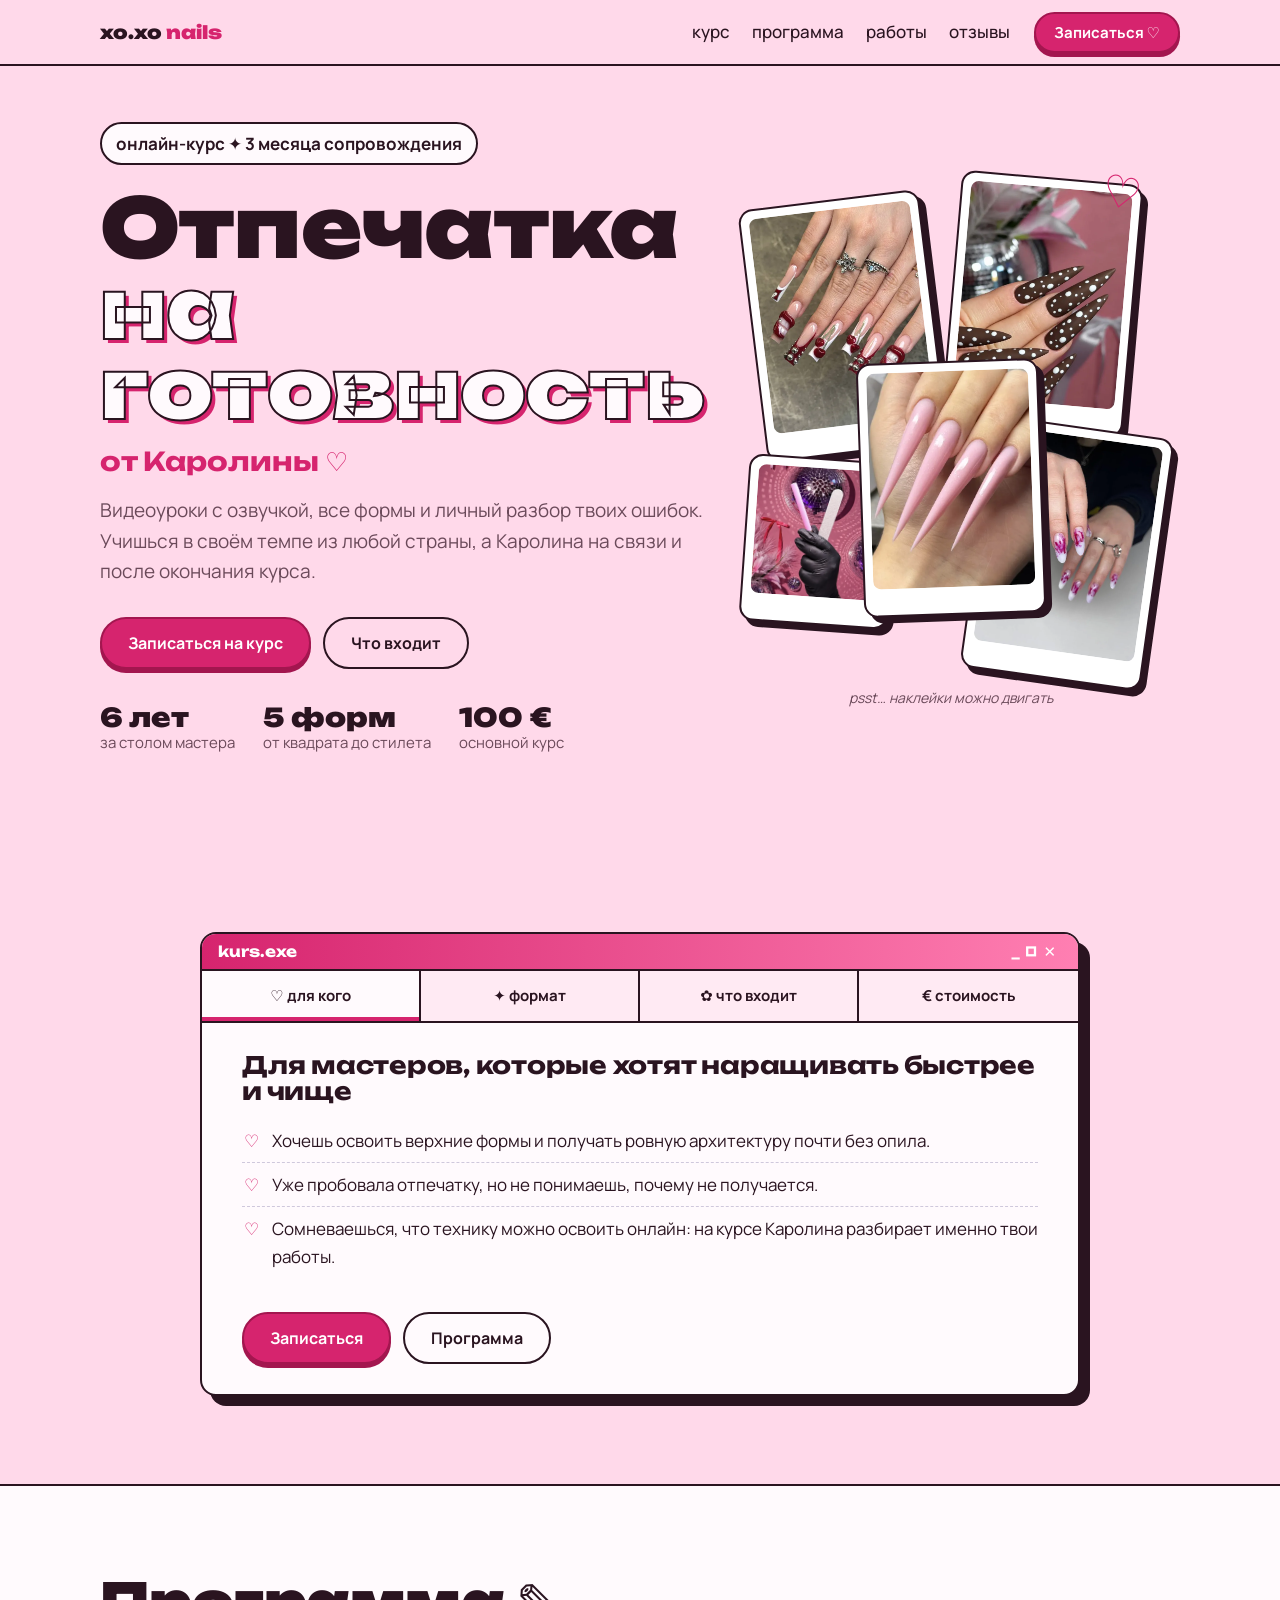
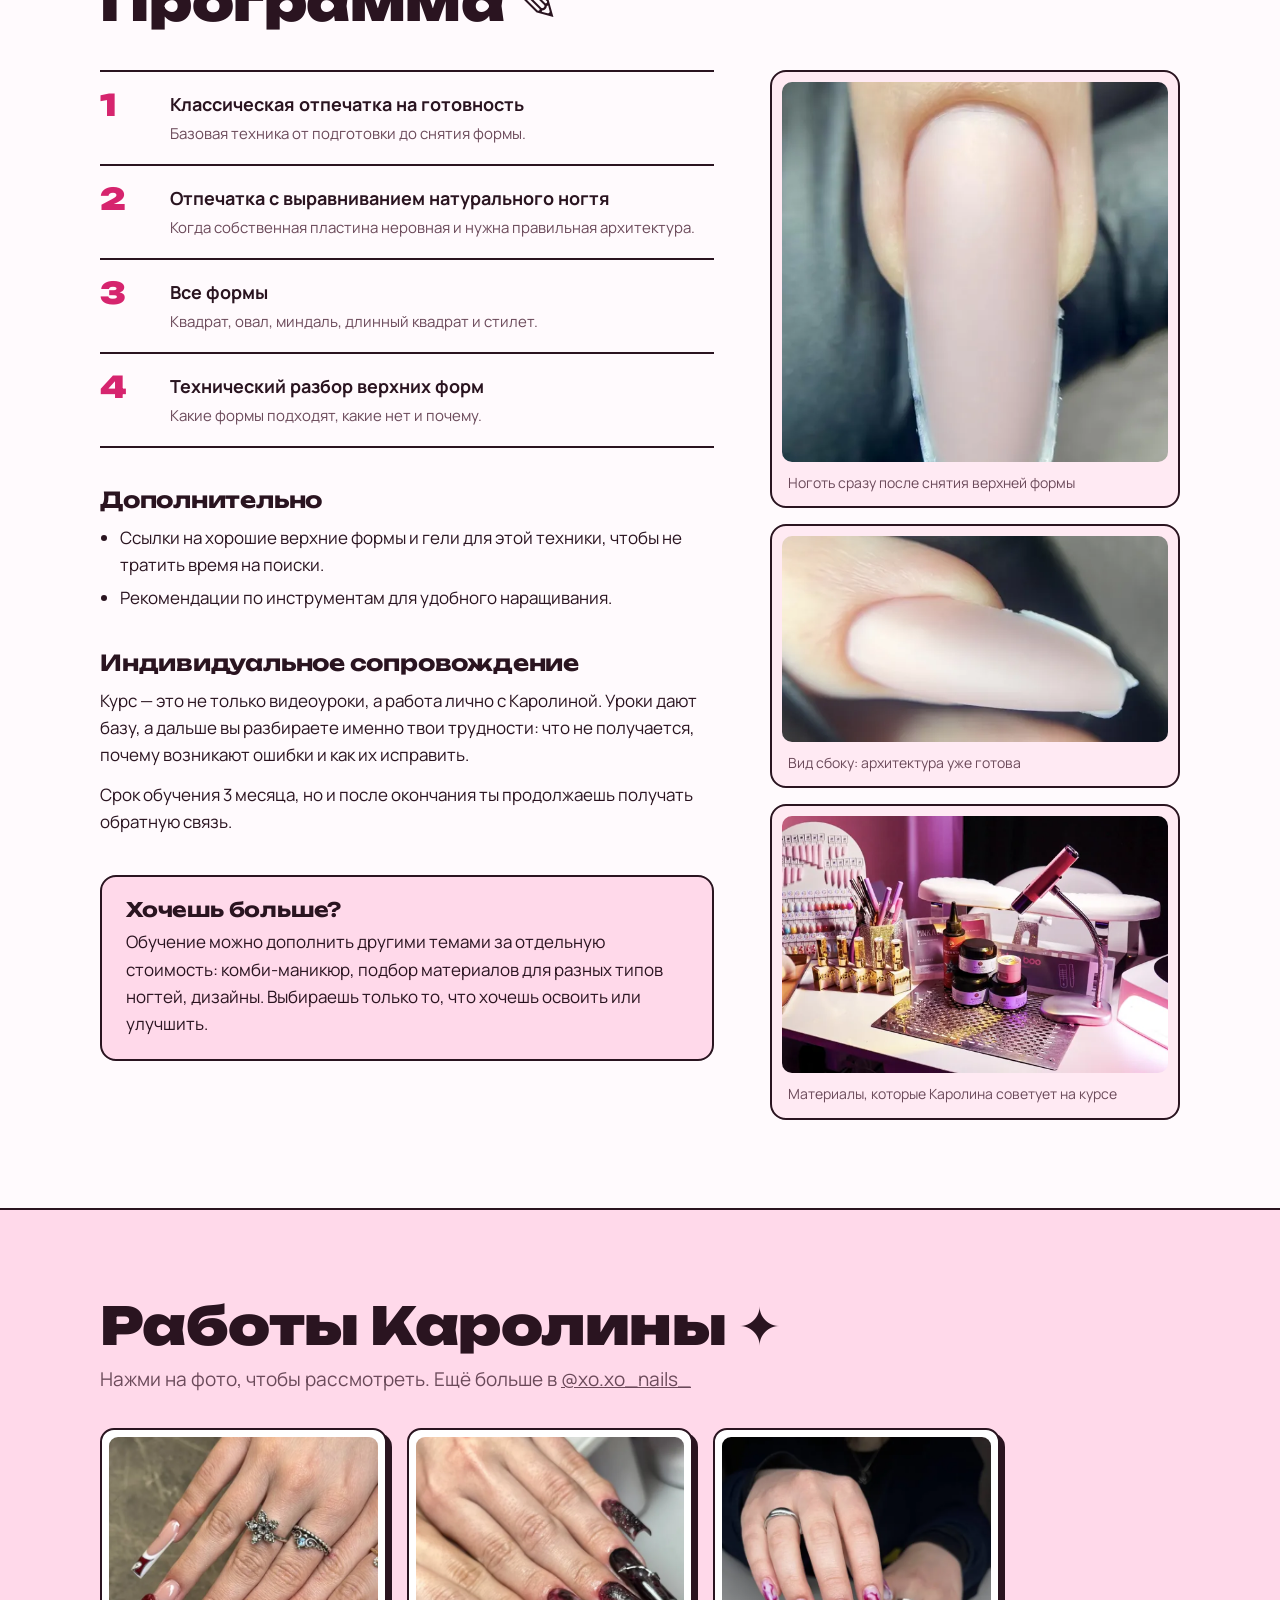
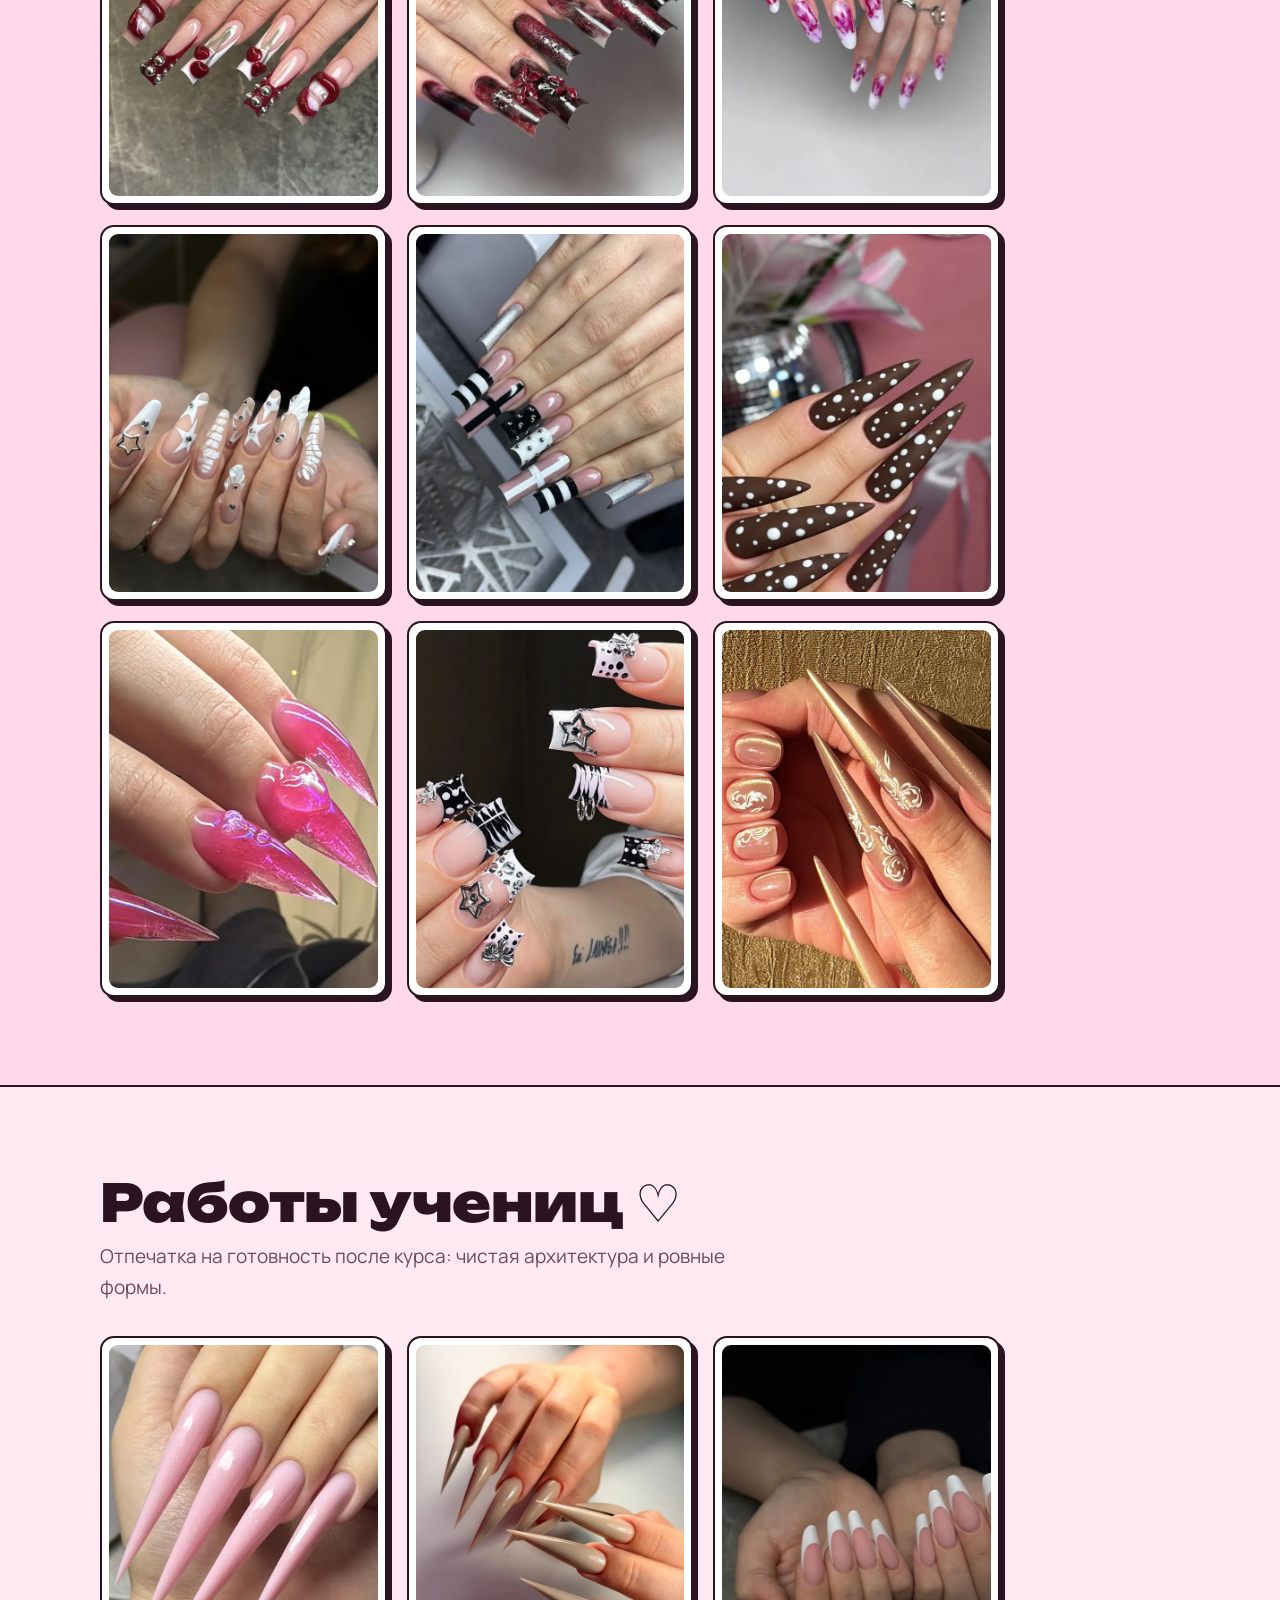
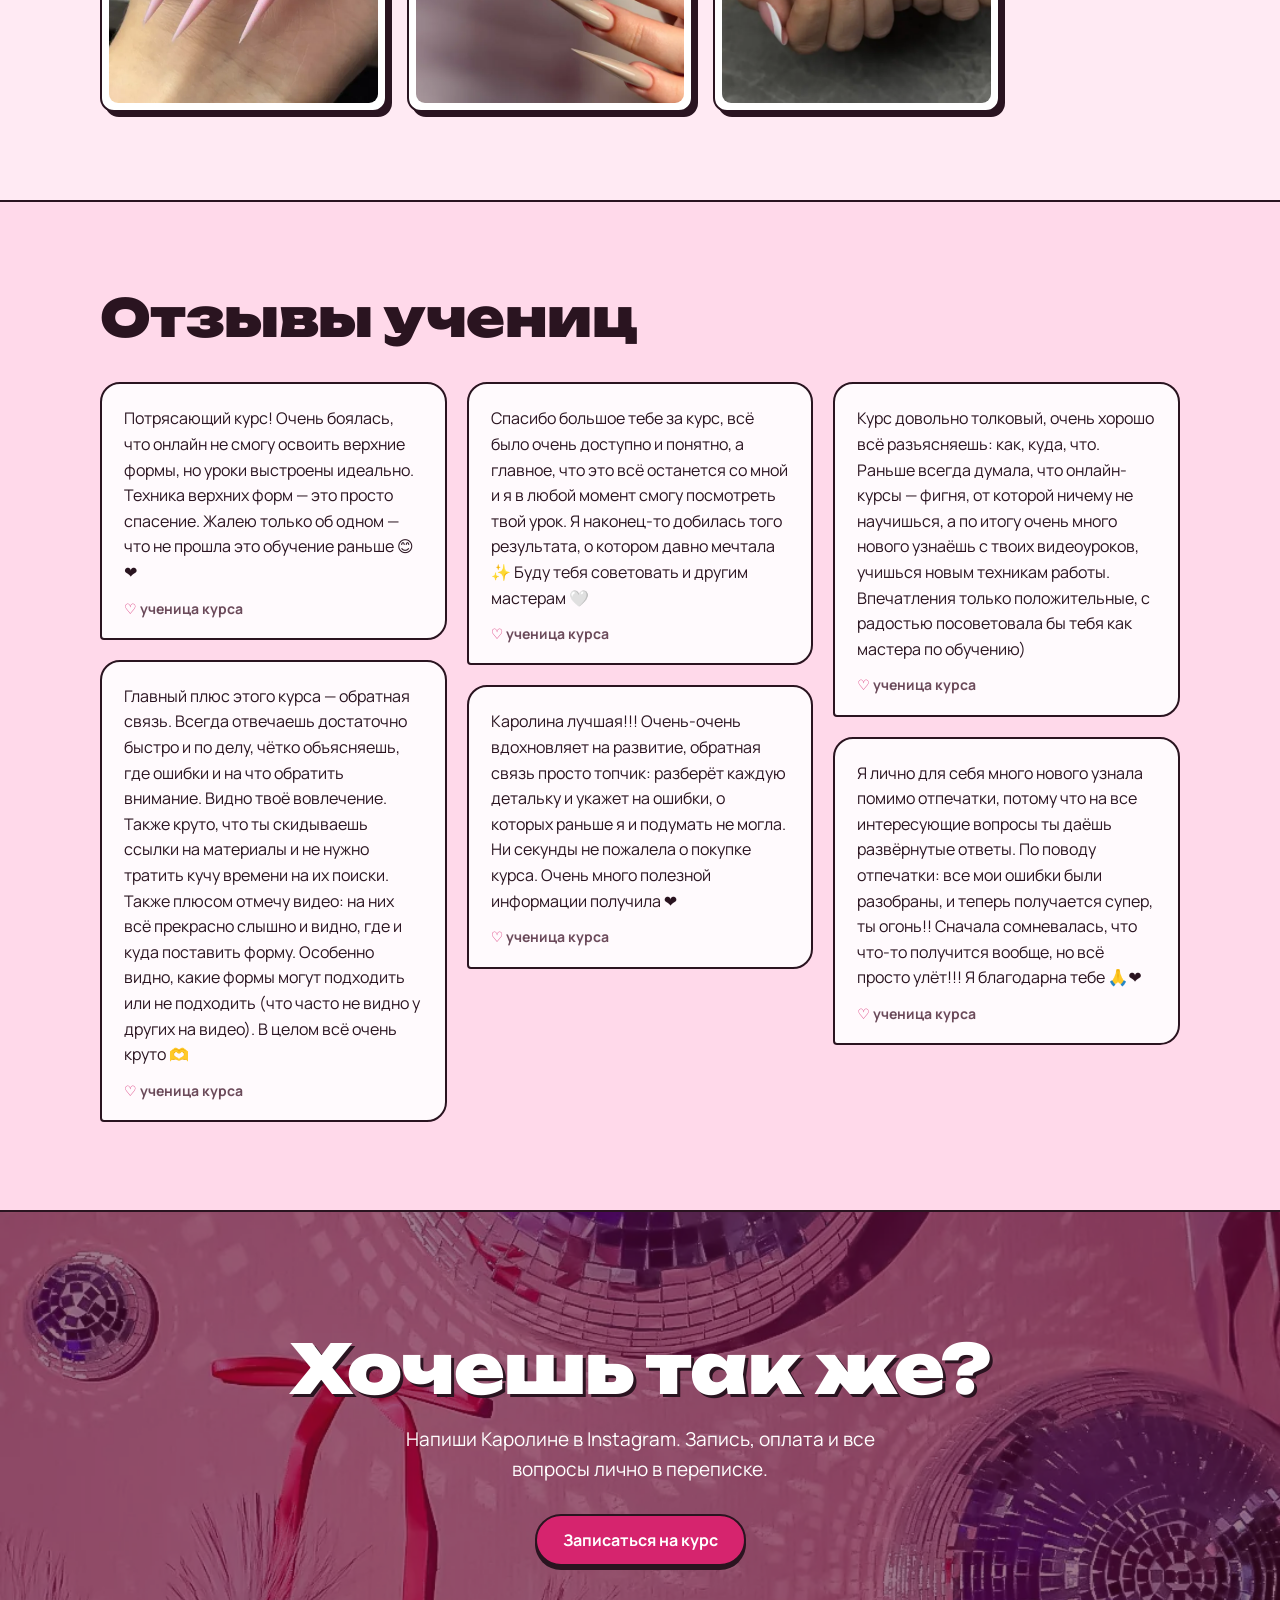
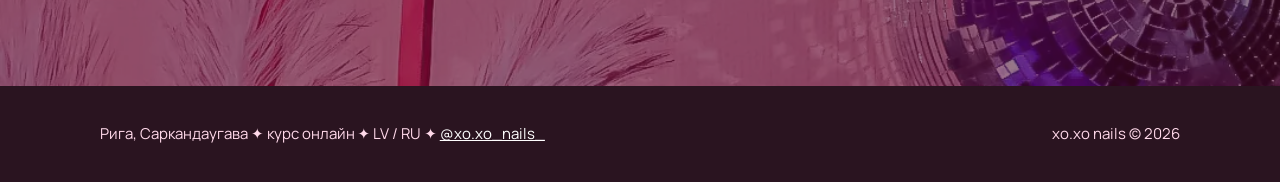
==== commit d8bc8549: "Update fmt.Println message from 'Новая версия сайта: курс «Отпечатка на готовность», фото и отзывыHe" ====
--- a/index.html
+++ b/index.html
@@ -3,148 +3,482 @@
 <head>
 <meta charset="utf-8">
 <meta name="viewport" content="width=device-width, initial-scale=1, viewport-fit=cover">
-<title>Курс маникюра от Каролины | Riga Manicure</title>
-<meta name="description" content="Курс маникюра от мастера Каролины: 6 лет практики, Рига, Саркандаугава. Программа, формат, работы учениц и запись.">
-<meta name="theme-color" content="#ffd9ea">
+<title>Отпечатка на готовность — онлайн-курс от Каролины | xo.xo nails</title>
+<meta name="description" content="Онлайн-курс «Отпечатка на готовность» от мастера Каролины: видеоуроки с озвучкой, все формы, разбор верхних форм, 3 месяца личного сопровождения и сертификат. 100 €.">
 <meta property="og:type" content="website">
 <meta property="og:locale" content="ru_RU">
-<meta property="og:title" content="Курс маникюра от Каролины">
-<meta property="og:description" content="6 лет практики. Рига, Саркандаугава. Программа курса и запись.">
-<meta property="og:image" content="img/og.jpg">
+<meta property="og:title" content="Отпечатка на готовность — онлайн-курс от Каролины">
+<meta property="og:description" content="Видеоуроки, личный разбор ошибок и обратная связь даже после курса. 100 €.">
+<meta property="og:image" content="riga-manicure-update/img/og.jpg">
 <meta name="twitter:card" content="summary_large_image">
-<link rel="icon" href="data:image/svg+xml,%3Csvg xmlns='http://www.w3.org/2000/svg' viewBox='0 0 32 32'%3E%3Cpath d='M16 29S3 21 3 11a6.5 6.5 0 0 1 13-1 6.5 6.5 0 0 1 13 1c0 10-13 18-13 18z' fill='%23e8327c'/%3E%3C/svg%3E">
-<link rel="preload" href="fonts/rubik-bubbles-cyrillic-400-normal.woff2" as="font" type="font/woff2" crossorigin>
-<link rel="stylesheet" href="css/fonts.css?v=y2k1">
-<link rel="stylesheet" href="css/style.css?v=y2k1">
+<meta name="theme-color" content="#ffd9ea">
+<link rel="preconnect" href="https://fonts.googleapis.com">
+<link rel="preconnect" href="https://fonts.gstatic.com" crossorigin>
+<link href="https://fonts.googleapis.com/css2?family=Unbounded:wght@500;700;900&family=Manrope:wght@400;500;700&display=swap" rel="stylesheet">
+<style>
+:root{
+  color-scheme: light;
+  --pink:#ffd9ea;
+  --pink-2:#ffeaf3;
+  --berry:#d6246e;
+  --berry-dark:#a3164f;
+  --ink:#2a1420;
+  --ink-soft:#6b4a5a;
+  --chrome:#cfc8dc;
+  --white:#fffafd;
+  --display:"Unbounded", "Arial Black", system-ui, sans-serif;
+  --body:"Manrope", "Segoe UI", system-ui, sans-serif;
+  --wrap:1120px;
+  box-sizing:border-box;
+  padding-top:env(safe-area-inset-top,0px);
+  padding-bottom:env(safe-area-inset-bottom,0px);
+}
+*,*::before,*::after{box-sizing:inherit}
+html{scroll-behavior:smooth;scroll-padding-top:calc(72px + env(safe-area-inset-top,0px))}
+body{margin:0;background:var(--pink);color:var(--ink);font:400 17px/1.6 var(--body);-webkit-font-smoothing:antialiased;overflow-x:hidden}
+img{max-width:100%;display:block}
+a{color:inherit}
+:focus-visible{outline:3px solid var(--berry);outline-offset:3px;border-radius:6px}
+.wrap{max-width:var(--wrap);margin:0 auto;padding:0 20px}
+h1,h2,h3{font-family:var(--display);line-height:1.08;margin:0;letter-spacing:-.01em}
+h2{font-size:clamp(30px,5vw,52px);font-weight:900}
+.lead{font-size:clamp(17px,2vw,19px);color:var(--ink-soft);max-width:56ch}
+section{padding:88px 0}
+.skip{position:absolute;left:-999px}.skip:focus{left:12px;top:12px;z-index:100;background:#fff;padding:8px 12px}
+
+/* buttons */
+.btn{display:inline-flex;align-items:center;gap:8px;font:700 16px/1 var(--body);text-decoration:none;padding:16px 26px;border-radius:999px;border:2px solid var(--ink);transition:transform .15s,box-shadow .15s}
+.btn-main{background:var(--berry);color:#fff;border-color:var(--berry-dark);box-shadow:0 4px 0 var(--berry-dark)}
+.btn-main:hover{transform:translateY(-2px);box-shadow:0 6px 0 var(--berry-dark)}
+.btn-main:active{transform:translateY(2px);box-shadow:0 2px 0 var(--berry-dark)}
+.btn-ghost{background:transparent;color:var(--ink)}
+.btn-ghost:hover{background:var(--white)}
+
+/* header */
+.top{position:sticky;top:0;z-index:40;background:rgba(255,217,234,.86);backdrop-filter:blur(10px);-webkit-backdrop-filter:blur(10px);border-bottom:2px solid var(--ink)}
+body::before{content:"";position:fixed;inset:0 0 auto;height:env(safe-area-inset-top,0px);z-index:41;background:rgba(255,217,234,.86);backdrop-filter:blur(10px)}
+.top .wrap{display:flex;align-items:center;gap:24px;height:64px}
+.logo{font:900 18px/1 var(--display);text-decoration:none;white-space:nowrap}
+.logo span{color:var(--berry)}
+.nav{display:flex;gap:22px;margin-left:auto}
+.nav a{text-decoration:none;font-weight:500}
+.nav a:hover{color:var(--berry)}
+.top .btn{padding:11px 18px;font-size:15px}
+@media (max-width:820px){.nav{display:none}.top .btn{margin-left:auto}}
+
+/* hero */
+.hero{padding:56px 0 72px;position:relative}
+.hero .wrap{display:grid;grid-template-columns:1.05fr .95fr;gap:40px;align-items:center}
+.hero-tag{display:inline-block;font-weight:700;background:var(--white);border:2px solid var(--ink);border-radius:999px;padding:6px 14px;margin-bottom:22px}
+.hero h1{font-size:clamp(40px,6.6vw,82px);font-weight:900;line-height:.98}
+.hero h1 .row2{display:block;-webkit-text-stroke:2px var(--ink);color:var(--white);text-shadow:4px 4px 0 var(--berry)}
+.hero .by{font:700 clamp(20px,2.4vw,26px)/1.2 var(--display);margin:18px 0 18px;color:var(--berry)}
+.hero .lead{margin:0 0 30px}
+.hero-ctas{display:flex;gap:12px;flex-wrap:wrap}
+.facts{display:flex;gap:28px;flex-wrap:wrap;margin-top:34px;padding:0;list-style:none}
+.facts li{font-size:15px;color:var(--ink-soft)}
+.facts b{display:block;font:900 26px/1.1 var(--display);color:var(--ink)}
+
+.board{position:relative;height:540px;touch-action:none}
+.hint{position:absolute;bottom:-6px;left:0;right:0;text-align:center;font-size:14px;color:var(--ink-soft);font-style:italic}
+.sticker{position:absolute;width:44%;background:#fff;padding:8px 8px 26px;border:2px solid var(--ink);border-radius:14px;box-shadow:6px 6px 0 var(--ink);cursor:grab;user-select:none;-webkit-user-select:none;touch-action:none}
+.sticker:active{cursor:grabbing}
+.sticker img{border-radius:8px;aspect-ratio:3/4;object-fit:cover;width:100%;pointer-events:none}
+.sticker.wide img{aspect-ratio:1/1}
+.s1{left:2%;top:4%;rotate:-7deg}
+.s2{left:50%;top:0;rotate:5deg}
+.s3{left:28%;top:34%;rotate:-2deg;z-index:2}
+.s4{left:56%;top:46%;rotate:8deg}
+.s5{left:0;top:52%;rotate:4deg;width:36%}
+.heart{position:absolute;font-size:44px;color:var(--berry);right:4%;top:-4%;rotate:12deg;pointer-events:none}
+@media (max-width:900px){
+  .hero .wrap{grid-template-columns:1fr}
+  .board{height:min(118vw,520px);margin-top:16px}
+}
+
+/* kurs.exe window */
+.win{background:var(--white);border:2px solid var(--ink);border-radius:16px;box-shadow:10px 10px 0 var(--ink);overflow:hidden;max-width:880px;margin:0 auto}
+.win-bar{display:flex;align-items:center;justify-content:space-between;background:linear-gradient(90deg,var(--berry),#ff7fb2);color:#fff;padding:10px 16px;font:700 15px/1 var(--display);border-bottom:2px solid var(--ink)}
+.win-bar i{font-style:normal;letter-spacing:6px}
+.tabs{display:flex;flex-wrap:wrap;border-bottom:2px solid var(--ink);background:var(--pink-2)}
+.tab{flex:1 1 25%;font:700 15px/1.2 var(--body);padding:16px 10px;background:none;border:0;border-right:2px solid var(--ink);cursor:pointer;color:var(--ink)}
+.tab:last-child{border-right:0}
+.tab[aria-selected="true"]{background:var(--white);box-shadow:inset 0 -4px 0 var(--berry)}
+@media (max-width:600px){.tab{flex-basis:50%}.tab:nth-child(2){border-right:0}.tab:nth-child(-n+2){border-bottom:2px solid var(--ink)}}
+.panel{padding:30px clamp(20px,4vw,40px) 34px}
+.panel h3{font-size:24px;margin-bottom:14px}
+.panel ul{margin:0;padding-left:0;list-style:none}
+.panel li{padding:8px 0 8px 30px;position:relative;border-bottom:1px dashed var(--chrome)}
+.panel li:last-child{border-bottom:0}
+.panel li::before{content:"♡";position:absolute;left:2px;color:var(--berry)}
+.price{display:flex;flex-wrap:wrap;gap:12px;margin:6px 0 18px}
+.price span{font:900 clamp(28px,4vw,40px)/1 var(--display);background:var(--pink);border:2px solid var(--ink);border-radius:14px;padding:14px 18px}
+.price span:not(:first-child){font-size:clamp(18px,2.4vw,22px);background:var(--white);align-self:center}
+.win-foot{display:flex;gap:12px;flex-wrap:wrap;padding:0 clamp(20px,4vw,40px) 30px}
+
+/* program */
+.program{background:var(--white);border-top:2px solid var(--ink);border-bottom:2px solid var(--ink)}
+.prog-grid{display:grid;grid-template-columns:1.2fr .8fr;gap:56px;margin-top:40px;align-items:start}
+@media (max-width:900px){.prog-grid{grid-template-columns:1fr;gap:40px}}
+.lessons{list-style:none;margin:0;padding:0;counter-reset:l}
+.lessons li{counter-increment:l;display:grid;grid-template-columns:56px 1fr;gap:14px;padding:18px 0;border-bottom:2px solid var(--ink)}
+.lessons li:first-child{border-top:2px solid var(--ink)}
+.lessons li::before{content:counter(l);font:900 30px/1 var(--display);color:var(--berry)}
+.lessons b{display:block;font-size:18px}
+.lessons small{color:var(--ink-soft);font-size:15px}
+.block{margin-top:40px}
+.block h3{font-size:22px;margin-bottom:12px}
+.block p{margin:0 0 12px;max-width:62ch}
+.plain{margin:0;padding-left:20px}
+.plain li{margin:6px 0}
+.process{display:grid;gap:16px}
+.process figure{margin:0;background:var(--pink-2);border:2px solid var(--ink);border-radius:16px;padding:10px}
+.process img{border-radius:10px;width:100%;max-height:380px;object-fit:cover;cursor:zoom-in}
+.process figcaption{font-size:14px;color:var(--ink-soft);padding:10px 6px 2px}
+.note{background:var(--pink);border:2px solid var(--ink);border-radius:16px;padding:22px 24px}
+.note h3{font-size:20px;margin-bottom:8px}
+.note p{margin:0}
+
+/* gallery */
+.gal-head{display:flex;justify-content:space-between;align-items:end;gap:24px;flex-wrap:wrap;margin-bottom:34px}
+.gal-head .lead{margin:10px 0 0}
+.gallery{display:grid;grid-template-columns:repeat(3,1fr);gap:20px;max-width:900px}
+@media (max-width:640px){.gallery{grid-template-columns:repeat(2,1fr);gap:12px}}
+.gallery button{all:unset;cursor:zoom-in;display:block;background:#fff;border:2px solid var(--ink);border-radius:14px;padding:7px;box-shadow:5px 5px 0 var(--ink);transition:transform .15s,box-shadow .15s}
+.gallery button:hover{transform:translate(-2px,-2px) rotate(-1deg);box-shadow:7px 7px 0 var(--berry)}
+.gallery button:focus-visible{outline:3px solid var(--berry);outline-offset:3px}
+.gallery img{border-radius:9px;aspect-ratio:3/4;object-fit:cover;width:100%}
+.students{background:var(--pink-2);border-top:2px solid var(--ink);border-bottom:2px solid var(--ink)}
+.students .gallery{grid-template-columns:repeat(3,1fr)}
+@media (max-width:640px){.students .gallery{grid-template-columns:repeat(2,1fr)}.students .gallery button:last-child{grid-column:1/-1}.students .gallery button:last-child img{aspect-ratio:4/3}}
+
+/* reviews */
+.reviews-grid{columns:3 300px;column-gap:20px;margin-top:36px}
+.review{break-inside:avoid;margin:0 0 20px;background:var(--white);border:2px solid var(--ink);border-radius:20px 20px 20px 4px;padding:22px 22px 18px;position:relative}
+.review p{margin:0 0 12px;font-size:16px;line-height:1.6}
+.review footer{font-size:14px;color:var(--ink-soft);font-weight:700}
+.review footer::before{content:"♡ ";color:var(--berry)}
+
+/* cta */
+.cta{position:relative;color:#fff;text-align:center;padding:120px 0;border-top:2px solid var(--ink);overflow:hidden}
+.cta::before{content:"";position:absolute;inset:0;background:url(riga-manicure-update/img/studio-disco.webp) center/cover;z-index:-2}
+.cta::after{content:"";position:absolute;inset:0;background:rgba(80,10,45,.55);z-index:-1}
+.cta h2{font-size:clamp(36px,6vw,68px);text-shadow:3px 3px 0 var(--ink)}
+.cta p{font-size:19px;max-width:44ch;margin:18px auto 30px}
+.cta .btn-main{border-color:var(--ink);box-shadow:0 4px 0 var(--ink)}
+
+footer.site{background:var(--ink);color:var(--pink);padding:36px 0 110px;font-size:15px}
+footer.site .wrap{display:flex;justify-content:space-between;gap:16px;flex-wrap:wrap}
+footer.site a{color:#fff}
+@media (min-width:821px){footer.site{padding-bottom:36px}}
+
+/* mobile sticky cta */
+.dock{position:fixed;left:12px;right:12px;bottom:calc(12px + env(safe-area-inset-bottom,0px));z-index:45;display:none}
+.dock .btn{width:100%;justify-content:center;border-color:var(--ink);box-shadow:0 4px 0 var(--ink)}
+@media (max-width:820px){.dock{display:block}}
+
+/* lightbox */
+.lb{position:fixed;inset:0;z-index:60;background:rgba(42,20,32,.92);display:none;align-items:center;justify-content:center;padding:calc(56px + env(safe-area-inset-top,0px)) 16px calc(56px + env(safe-area-inset-bottom,0px))}
+.lb.open{display:flex}
+.lb img{max-height:100%;max-width:min(100%,900px);border-radius:12px;border:2px solid #fff;object-fit:contain}
+.lb button{position:absolute;background:var(--white);color:var(--ink);border:2px solid var(--ink);border-radius:999px;width:48px;height:48px;font:700 22px/1 var(--body);cursor:pointer}
+.lb .x{top:calc(14px + env(safe-area-inset-top,0px));right:14px}
+.lb .prev{left:14px;top:50%;translate:0 -50%}
+.lb .next{right:14px;top:50%;translate:0 -50%}
+.lb .cap{position:absolute;bottom:calc(16px + env(safe-area-inset-bottom,0px));left:0;right:0;text-align:center;color:#fff;font-size:15px}
+
+@media (prefers-reduced-motion:reduce){*{transition:none!important;scroll-behavior:auto!important}}
+</style>
+</head>
+<body id="top">
+<a class="skip" href="#kurs">К курсу</a>
+
+<header class="top">
+  <div class="wrap">
+    <a class="logo" href="#top">xo.xo <span>nails</span></a>
+    <nav class="nav" aria-label="Разделы">
+      <a href="#kurs">курс</a>
+      <a href="#programma">программа</a>
+      <a href="#raboty">работы</a>
+      <a href="#otzyvy">отзывы</a>
+    </nav>
+    <a class="btn btn-main" href="https://ig.me/m/xo.xo_nails_" target="_blank" rel="noopener">Записаться ♡</a>
+  </div>
+</header>
+
+<main>
+<section class="hero">
+  <div class="wrap">
+    <div>
+      <span class="hero-tag">онлайн-курс ✦ 3 месяца сопровождения</span>
+      <h1>Отпечатка <span class="row2">на готовность</span></h1>
+      <p class="by">от Каролины ♡</p>
+      <p class="lead">Видеоуроки с озвучкой, все формы и личный разбор твоих ошибок. Учишься в своём темпе из любой страны, а Каролина на связи и после окончания курса.</p>
+      <div class="hero-ctas">
+        <a class="btn btn-main" href="https://ig.me/m/xo.xo_nails_" target="_blank" rel="noopener">Записаться на курс</a>
+        <a class="btn btn-ghost" href="#kurs">Что входит</a>
+      </div>
+      <ul class="facts">
+        <li><b>6 лет</b>за столом мастера</li>
+        <li><b>5 форм</b>от квадрата до стилета</li>
+        <li><b>100 €</b>основной курс</li>
+      </ul>
+    </div>
+
+    <div class="board" id="board" aria-label="Работы Каролины. Наклейки можно двигать">
+      <div class="sticker s1"><img src="riga-manicure-update/img/work-cherry-bows-600.webp" alt="Длинный квадрат с вишнями, бантами и металлическим декором" draggable="false"></div>
+      <div class="sticker s2"><img src="img/hero-polka-600.webp" alt="Шоколадные стилеты в белый горошек" draggable="false"></div>
+      <div class="sticker s3"><img src="riga-manicure-update/img/student-pink-stiletto-600.webp" alt="Розовые стилеты" draggable="false"></div>
+      <div class="sticker s4"><img src="riga-manicure-update/img/work-berry-marble-600.webp" alt="Миндаль с ягодным мраморным дизайном" draggable="false"></div>
+      <div class="sticker s5 wide"><img src="riga-manicure-update/img/studio-files-600.webp" alt="Рука в чёрной перчатке с пилками на фоне диско-шаров" draggable="false"></div>
+      <span class="heart" aria-hidden="true">♡</span>
+      <p class="hint">psst… наклейки можно двигать</p>
+    </div>
+  </div>
+</section>
+
+<section id="kurs" aria-labelledby="kurs-title">
+  <div class="wrap">
+    <h2 id="kurs-title" class="visually-hidden" style="position:absolute;left:-9999px">О курсе</h2>
+    <div class="win">
+      <div class="win-bar"><span>kurs.exe</span><i aria-hidden="true">_□✕</i></div>
+      <div class="tabs" role="tablist" aria-label="О курсе">
+        <button class="tab" role="tab" id="t1" aria-controls="p1" aria-selected="true">♡ для кого</button>
+        <button class="tab" role="tab" id="t2" aria-controls="p2" aria-selected="false" tabindex="-1">✦ формат</button>
+        <button class="tab" role="tab" id="t3" aria-controls="p3" aria-selected="false" tabindex="-1">✿ что входит</button>
+        <button class="tab" role="tab" id="t4" aria-controls="p4" aria-selected="false" tabindex="-1">€ стоимость</button>
+      </div>
+      <div class="panel" role="tabpanel" id="p1" aria-labelledby="t1">
+        <h3>Для мастеров, которые хотят наращивать быстрее и чище</h3>
+        <ul>
+          <li>Хочешь освоить верхние формы и получать ровную архитектуру почти без опила.</li>
+          <li>Уже пробовала отпечатку, но не понимаешь, почему не получается.</li>
+          <li>Сомневаешься, что технику можно освоить онлайн: на курсе Каролина разбирает именно твои работы.</li>
+        </ul>
+      </div>
+      <div class="panel" role="tabpanel" id="p2" aria-labelledby="t2" hidden>
+        <h3>Онлайн, в своём темпе</h3>
+        <ul>
+          <li>Видеоуроки с озвучкой: хорошо слышно и видно, где и куда ставить форму.</li>
+          <li>Срок обучения 3 месяца с индивидуальным сопровождением.</li>
+          <li>После курса обратная связь остаётся: с вопросами можно писать в любое время.</li>
+          <li>Уроки остаются с тобой навсегда.</li>
+        </ul>
+      </div>
+      <div class="panel" role="tabpanel" id="p3" aria-labelledby="t3" hidden>
+        <h3>Что ты получишь</h3>
+        <ul>
+          <li>Видеоуроки: классическая отпечатка и отпечатка с выравниванием натурального ногтя.</li>
+          <li>Все формы: квадрат, овал, миндаль, длинный квадрат и стилет.</li>
+          <li>Технический разбор верхних форм.</li>
+          <li>Ссылки на хорошие верхние формы и гели, рекомендации по инструментам.</li>
+          <li>Личный разбор твоих работ и ошибок.</li>
+          <li>Сертификат об окончании курса.</li>
+        </ul>
+      </div>
+      <div class="panel" role="tabpanel" id="p4" aria-labelledby="t4" hidden>
+        <h3>Основной курс</h3>
+        <div class="price"><span>100 €</span><span>9 400 ₽</span><span>5 000 грн</span></div>
+        <p style="margin:0">Дополнительные темы можно добавить за отдельную стоимость. Оплата и запись лично в переписке с Каролиной.</p>
+      </div>
+      <div class="win-foot">
+        <a class="btn btn-main" href="https://ig.me/m/xo.xo_nails_" target="_blank" rel="noopener">Записаться</a>
+        <a class="btn btn-ghost" href="#programma">Программа</a>
+      </div>
+    </div>
+  </div>
+</section>
+
+<section id="programma" class="program" aria-labelledby="prog-title">
+  <div class="wrap">
+    <h2 id="prog-title">Программа ✎</h2>
+    <div class="prog-grid">
+      <div>
+        <ol class="lessons">
+          <li><div><b>Классическая отпечатка на готовность</b><small>Базовая техника от подготовки до снятия формы.</small></div></li>
+          <li><div><b>Отпечатка с выравниванием натурального ногтя</b><small>Когда собственная пластина неровная и нужна правильная архитектура.</small></div></li>
+          <li><div><b>Все формы</b><small>Квадрат, овал, миндаль, длинный квадрат и стилет.</small></div></li>
+          <li><div><b>Технический разбор верхних форм</b><small>Какие формы подходят, какие нет и почему.</small></div></li>
+        </ol>
+
+        <div class="block">
+          <h3>Дополнительно</h3>
+          <ul class="plain">
+            <li>Ссылки на хорошие верхние формы и гели для этой техники, чтобы не тратить время на поиски.</li>
+            <li>Рекомендации по инструментам для удобного наращивания.</li>
+          </ul>
+        </div>
+
+        <div class="block">
+          <h3>Индивидуальное сопровождение</h3>
+          <p>Курс — это не только видеоуроки, а работа лично с Каролиной. Уроки дают базу, а дальше вы разбираете именно твои трудности: что не получается, почему возникают ошибки и как их исправить.</p>
+          <p>Срок обучения 3 месяца, но и после окончания ты продолжаешь получать обратную связь.</p>
+        </div>
+
+        <div class="block note">
+          <h3>Хочешь больше?</h3>
+          <p>Обучение можно дополнить другими темами за отдельную стоимость: комби-маникюр, подбор материалов для разных типов ногтей, дизайны. Выбираешь только то, что хочешь освоить или улучшить.</p>
+        </div>
+      </div>
+
+      <div class="process">
+        <figure>
+          <img src="riga-manicure-update/img/process-form-top-600.webp" data-full="riga-manicure-update/img/process-form-top.webp" alt="Ноготь сразу после снятия верхней формы, вид сверху" loading="lazy" data-lb="process">
+          <figcaption>Ноготь сразу после снятия верхней формы</figcaption>
+        </figure>
+        <figure>
+          <img src="riga-manicure-update/img/process-form-side-600.webp" data-full="riga-manicure-update/img/process-form-side.webp" alt="Тот же ноготь сбоку: ровная архитектура и изгиб" loading="lazy" data-lb="process">
+          <figcaption>Вид сбоку: архитектура уже готова</figcaption>
+        </figure>
+        <figure>
+          <img src="riga-manicure-update/img/studio-desk-600.webp" data-full="riga-manicure-update/img/studio-desk.webp" alt="Рабочее место Каролины: гели, верхние формы, лампа" loading="lazy" data-lb="process">
+          <figcaption>Материалы, которые Каролина советует на курсе</figcaption>
+        </figure>
+      </div>
+    </div>
+  </div>
+</section>
+
+<section id="raboty" aria-labelledby="works-title">
+  <div class="wrap">
+    <div class="gal-head">
+      <div>
+        <h2 id="works-title">Работы Каролины ✦</h2>
+        <p class="lead">Нажми на фото, чтобы рассмотреть. Ещё больше в <a href="https://www.instagram.com/xo.xo_nails_/" target="_blank" rel="noopener">@xo.xo_nails_</a></p>
+      </div>
+    </div>
+    <div class="gallery" data-group="works">
+      <button data-full="riga-manicure-update/img/work-cherry-bows.webp"><img src="riga-manicure-update/img/work-cherry-bows-600.webp" alt="Длинный квадрат с вишнями и металлическим декором" loading="lazy"></button>
+      <button data-full="riga-manicure-update/img/work-burgundy-lace.webp"><img src="riga-manicure-update/img/work-burgundy-lace-600.webp" alt="Бордовый длинный квадрат с кружевом и объёмными бантами" loading="lazy"></button>
+      <button data-full="riga-manicure-update/img/work-berry-marble.webp"><img src="riga-manicure-update/img/work-berry-marble-600.webp" alt="Миндаль с ягодным мраморным дизайном" loading="lazy"></button>
+      <button data-full="riga-manicure-update/img/work-white-stars.webp"><img src="riga-manicure-update/img/work-white-stars-600.webp" alt="Нюдовый миндаль с белыми звёздами и стразами" loading="lazy"></button>
+      <button data-full="riga-manicure-update/img/work-black-white.webp"><img src="riga-manicure-update/img/work-black-white-600.webp" alt="Длинный квадрат в чёрно-белом дизайне с металлическими бусинами" loading="lazy"></button>
+      <button data-full="img/hero-polka-600.webp"><img src="img/hero-polka-600.webp" alt="Шоколадные стилеты в белый горошек" loading="lazy"></button>
+      <button data-full="img/pink-jelly-600.webp"><img src="img/pink-jelly-600.webp" alt="Розовые желейные стилеты с объёмным сердцем" loading="lazy"></button>
+      <button data-full="img/y2k-stars-600.webp"><img src="img/y2k-stars-600.webp" alt="Ногти в стиле Y2K со звёздами и горошком" loading="lazy"></button>
+      <button data-full="img/gold-stiletto-600.webp"><img src="img/gold-stiletto-600.webp" alt="Золотые стилеты с белой росписью" loading="lazy"></button>
+    </div>
+  </div>
+</section>
+
+<section class="students" aria-labelledby="students-title">
+  <div class="wrap">
+    <div class="gal-head">
+      <div>
+        <h2 id="students-title">Работы учениц ♡</h2>
+        <p class="lead">Отпечатка на готовность после курса: чистая архитектура и ровные формы.</p>
+      </div>
+    </div>
+    <div class="gallery" data-group="students">
+      <button data-full="riga-manicure-update/img/student-pink-stiletto.webp"><img src="riga-manicure-update/img/student-pink-stiletto-600.webp" alt="Розовые длинные стилеты, работа ученицы" loading="lazy"></button>
+      <button data-full="riga-manicure-update/img/student-nude-stiletto.webp"><img src="riga-manicure-update/img/student-nude-stiletto-600.webp" alt="Нюдовые стилеты, работа ученицы" loading="lazy"></button>
+      <button data-full="riga-manicure-update/img/student-french.webp"><img src="riga-manicure-update/img/student-french-600.webp" alt="Длинный квадрат с белым френчем, работа ученицы" loading="lazy"></button>
+    </div>
+  </div>
+</section>
+
+<section id="otzyvy" aria-labelledby="rev-title">
+  <div class="wrap">
+    <h2 id="rev-title">Отзывы учениц</h2>
+    <div class="reviews-grid">
+      <blockquote class="review"><p>Потрясающий курс! Очень боялась, что онлайн не смогу освоить верхние формы, но уроки выстроены идеально. Техника верхних форм — это просто спасение. Жалею только об одном — что не прошла это обучение раньше 😊❤️</p><footer>ученица курса</footer></blockquote>
+      <blockquote class="review"><p>Главный плюс этого курса — обратная связь. Всегда отвечаешь достаточно быстро и по делу, чётко объясняешь, где ошибки и на что обратить внимание. Видно твоё вовлечение. Также круто, что ты скидываешь ссылки на материалы и не нужно тратить кучу времени на их поиски. Также плюсом отмечу видео: на них всё прекрасно слышно и видно, где и куда поставить форму. Особенно видно, какие формы могут подходить или не подходить (что часто не видно у других на видео). В целом всё очень круто 🫶</p><footer>ученица курса</footer></blockquote>
+      <blockquote class="review"><p>Спасибо большое тебе за курс, всё было очень доступно и понятно, а главное, что это всё останется со мной и я в любой момент смогу посмотреть твой урок. Я наконец-то добилась того результата, о котором давно мечтала ✨ Буду тебя советовать и другим мастерам 🤍</p><footer>ученица курса</footer></blockquote>
+      <blockquote class="review"><p>Каролина лучшая!!! Очень-очень вдохновляет на развитие, обратная связь просто топчик: разберёт каждую детальку и укажет на ошибки, о которых раньше я и подумать не могла. Ни секунды не пожалела о покупке курса. Очень много полезной информации получила ❤️</p><footer>ученица курса</footer></blockquote>
+      <blockquote class="review"><p>Курс довольно толковый, очень хорошо всё разъясняешь: как, куда, что. Раньше всегда думала, что онлайн-курсы — фигня, от которой ничему не научишься, а по итогу очень много нового узнаёшь с твоих видеоуроков, учишься новым техникам работы. Впечатления только положительные, с радостью посоветовала бы тебя как мастера по обучению)</p><footer>ученица курса</footer></blockquote>
+      <blockquote class="review"><p>Я лично для себя много нового узнала помимо отпечатки, потому что на все интересующие вопросы ты даёшь развёрнутые ответы. По поводу отпечатки: все мои ошибки были разобраны, и теперь получается супер, ты огонь!! Сначала сомневалась, что что-то получится вообще, но всё просто улёт!!! Я благодарна тебе 🙏❤️</p><footer>ученица курса</footer></blockquote>
+    </div>
+  </div>
+</section>
+
+<section class="cta" aria-labelledby="cta-title">
+  <div class="wrap">
+    <h2 id="cta-title">Хочешь так же?</h2>
+    <p>Напиши Каролине в Instagram. Запись, оплата и все вопросы лично в переписке.</p>
+    <a class="btn btn-main" href="https://ig.me/m/xo.xo_nails_" target="_blank" rel="noopener">Записаться на курс</a>
+  </div>
+</section>
+</main>
+
+<footer class="site">
+  <div class="wrap">
+    <span>Рига, Саркандаугава ✦ курс онлайн ✦ LV / RU ✦ <a href="https://www.instagram.com/xo.xo_nails_/" target="_blank" rel="noopener">@xo.xo_nails_</a></span>
+    <span>xo.xo nails © 2026</span>
+  </div>
+</footer>
+
+<div class="dock"><a class="btn btn-main" href="https://ig.me/m/xo.xo_nails_" target="_blank" rel="noopener">Записаться ♡</a></div>
+
+<div class="lb" id="lb" role="dialog" aria-modal="true" aria-label="Просмотр фото">
+  <img alt="">
+  <button class="x" aria-label="Закрыть">✕</button>
+  <button class="prev" aria-label="Предыдущее фото">‹</button>
+  <button class="next" aria-label="Следующее фото">›</button>
+  <div class="cap"></div>
+</div>
+
 <script>
-  (function (d) {
-    d.classList.add("js");
-    if (!matchMedia("(prefers-reduced-motion: reduce)").matches) d.classList.add("motion");
-    setTimeout(function () { if (!d.classList.contains("ready")) d.classList.remove("motion"); }, 3500);
-  })(document.documentElement);
+/* tabs */
+(function(){
+  const tabs=[...document.querySelectorAll('.tab')];
+  function select(t){
+    tabs.forEach(x=>{const on=x===t;x.setAttribute('aria-selected',on);x.tabIndex=on?0:-1;document.getElementById(x.getAttribute('aria-controls')).hidden=!on});
+  }
+  tabs.forEach((t,i)=>{
+    t.addEventListener('click',()=>select(t));
+    t.addEventListener('keydown',e=>{
+      let n=null;if(e.key==='ArrowRight')n=tabs[(i+1)%tabs.length];if(e.key==='ArrowLeft')n=tabs[(i-1+tabs.length)%tabs.length];
+      if(n){e.preventDefault();select(n);n.focus()}
+    });
+  });
+})();
+
+/* draggable stickers */
+(function(){
+  const board=document.getElementById('board');let z=10;
+  board.querySelectorAll('.sticker').forEach(s=>{
+    let sx,sy,ox,oy,moved=false;
+    s.addEventListener('pointerdown',e=>{
+      s.setPointerCapture(e.pointerId);moved=false;s.style.zIndex=++z;
+      sx=e.clientX;sy=e.clientY;ox=s.offsetLeft;oy=s.offsetTop;
+    });
+    s.addEventListener('pointermove',e=>{
+      if(!s.hasPointerCapture(e.pointerId))return;
+      const dx=e.clientX-sx,dy=e.clientY-sy;if(Math.abs(dx)+Math.abs(dy)>4)moved=true;
+      const maxX=board.clientWidth-s.offsetWidth*.5,maxY=board.clientHeight-s.offsetHeight*.5;
+      s.style.left=Math.min(maxX,Math.max(-s.offsetWidth*.3,ox+dx))+'px';
+      s.style.top=Math.min(maxY,Math.max(-20,oy+dy))+'px';
+    });
+    s.addEventListener('pointerup',e=>{s.releasePointerCapture(e.pointerId)});
+  });
+})();
+
+/* lightbox */
+(function(){
+  const lb=document.getElementById('lb'),img=lb.querySelector('img'),cap=lb.querySelector('.cap');
+  let list=[],idx=0,last=null;
+  function show(){const it=list[idx];img.src=it.src;img.alt=it.alt;cap.textContent=(idx+1)+' / '+list.length}
+  function open(items,i,from){list=items;idx=i;last=from;show();lb.classList.add('open');document.body.style.overflow='hidden';lb.querySelector('.x').focus()}
+  function close(){lb.classList.remove('open');document.body.style.overflow='';if(last)last.focus()}
+  document.querySelectorAll('.gallery').forEach(g=>{
+    const btns=[...g.querySelectorAll('button')];
+    const items=btns.map(b=>({src:b.dataset.full,alt:b.querySelector('img').alt}));
+    btns.forEach((b,i)=>{b.setAttribute('aria-label','Открыть фото: '+items[i].alt);b.addEventListener('click',()=>open(items,i,b))});
+  });
+  const pimgs=[...document.querySelectorAll('[data-lb="process"]')];
+  const pitems=pimgs.map(p=>({src:p.dataset.full,alt:p.alt}));
+  pimgs.forEach((p,i)=>p.addEventListener('click',()=>open(pitems,i,p)));
+  lb.querySelector('.x').onclick=close;
+  lb.querySelector('.prev').onclick=()=>{idx=(idx-1+list.length)%list.length;show()};
+  lb.querySelector('.next').onclick=()=>{idx=(idx+1)%list.length;show()};
+  lb.addEventListener('click',e=>{if(e.target===lb)close()});
+  document.addEventListener('keydown',e=>{
+    if(!lb.classList.contains('open'))return;
+    if(e.key==='Escape')close();if(e.key==='ArrowLeft')lb.querySelector('.prev').click();if(e.key==='ArrowRight')lb.querySelector('.next').click();
+  });
+  let tx=0;lb.addEventListener('touchstart',e=>tx=e.touches[0].clientX,{passive:true});
+  lb.addEventListener('touchend',e=>{const d=e.changedTouches[0].clientX-tx;if(Math.abs(d)>50)lb.querySelector(d<0?'.next':'.prev').click()},{passive:true});
+})();
 </script>
-</head>
-<body>
-<a class="skip" href="#kurs">К курсу</a>
-
-<!-- dekoratīvs glitera slānis -->
-<div class="glitter" aria-hidden="true"></div>
-
-<header class="bar">
-  <a class="bar-logo" href="#top" aria-label="Riga Manicure, наверх">xo.xo nails</a>
-  <nav class="bar-nav" aria-label="Навигация">
-    <a href="#kurs">курс</a>
-    <a href="#programma">программа</a>
-    <a href="#raboty">работы</a>
-    <a href="#otzyvy">отзывы</a>
-  </nav>
-  <a class="pill pill-sm" data-book href="https://ig.me/m/xo.xo_nails_" target="_blank" rel="noopener">Записаться ♡</a>
-</header>
-
-<main id="top">
-
-<!-- ============ HERO ============ -->
-<section class="hero" aria-labelledby="hero-title">
-  <div class="hero-copy">
-    <h1 id="hero-title" class="hero-title">
-      <span class="chrome" data-text="Курс">Курс</span>
-      <span class="chrome" data-text="маникюра">маникюра</span>
-    </h1>
-    <p class="tag tag-hero">от Каролины ♡</p>
-    <p class="hero-sub"><b>6 лет</b> за столом мастера. Рига, Саркандаугава.</p>
-    <a class="pill pill-big" data-book href="https://ig.me/m/xo.xo_nails_" target="_blank" rel="noopener">Записаться на курс</a>
-    <p class="hint">psst… наклейки можно двигать</p>
-  </div>
-
-  <div class="sticker-board" aria-label="Работы Каролины">
-    <figure class="sticker s1"><img src="img/hero-polka-600.webp" width="600" height="800" fetchpriority="high" alt="Шоколадные стилеты в белый горошек" draggable="false"></figure>
-    <figure class="sticker s2"><img src="img/pink-jelly-600.webp" width="600" height="800" alt="Розовые желейные стилеты с объёмным сердцем" draggable="false"></figure>
-    <figure class="sticker s3"><img src="img/y2k-stars-600.webp" width="600" height="800" alt="Ногти в стиле Y2K со звёздами и горошком" draggable="false"></figure>
-    <figure class="sticker s4"><img src="img/gold-stiletto-600.webp" width="600" height="800" alt="Золотые стилеты с белой росписью" draggable="false"></figure>
-    <span class="star st1" aria-hidden="true"></span>
-    <span class="star st2" aria-hidden="true"></span>
-    <span class="star st3" aria-hidden="true"></span>
-    <span class="heart h1" aria-hidden="true">♡</span>
-  </div>
-</section>
-
-<!-- ============ KURS.EXE ============ -->
-<section class="course" id="kurs" aria-labelledby="course-title">
-  <div class="win">
-    <div class="win-bar">
-      <span class="win-title" id="course-title">kurs.exe</span>
-      <span class="win-btns" aria-hidden="true"><i>_</i><i>□</i><i>✕</i></span>
-    </div>
-    <div class="win-body">
-      <div class="win-name" data-field="course.title"></div>
-      <dl class="win-rows">
-        <div><dt>♡ для кого</dt><dd data-field="course.audience"></dd></div>
-        <div><dt>✦ формат</dt><dd data-field="course.format"></dd></div>
-        <div><dt>✿ что входит</dt><dd data-field="course.includes"></dd></div>
-        <div class="win-price"><dt>€ стоимость</dt><dd data-field="course.price"></dd></div>
-      </dl>
-      <div class="win-actions">
-        <a class="pill" data-book href="https://ig.me/m/xo.xo_nails_" target="_blank" rel="noopener">Записаться</a>
-        <a class="pill pill-ghost" href="#programma">Программа</a>
-      </div>
-    </div>
-  </div>
-</section>
-
-<!-- ============ DIENASGRĀMATA ============ -->
-<section class="diary-wrap" id="programma" aria-labelledby="program-title">
-  <div class="diary">
-    <h2 id="program-title" class="diary-title">Программа <span aria-hidden="true">✎</span></h2>
-    <div class="diary-body" data-field="course.program"></div>
-  </div>
-</section>
-
-<!-- ============ NAKLEJKI ============ -->
-<section class="works" id="raboty" aria-labelledby="works-title">
-  <h2 id="works-title" class="sec-title"><span class="chrome" data-text="Работы">Работы</span></h2>
-  <p class="tag tag-sec">Каролины ✦</p>
-  <p class="works-lead">Этому и учит курс. Нажми на наклейку, чтобы рассмотреть. Ещё больше в <a data-ig href="https://www.instagram.com/xo.xo_nails_/" target="_blank" rel="noopener">@xo.xo_nails_</a></p>
-  <ul class="wall" data-list="works"></ul>
-</section>
-
-<!-- ============ POLAROIDI ============ -->
-<section class="students" aria-labelledby="students-title">
-  <h2 id="students-title" class="sec-title"><span class="chrome" data-text="Ученицы">Ученицы</span></h2>
-  <div class="students-body" data-field="students"></div>
-</section>
-
-<!-- ============ ČATS ============ -->
-<section class="reviews" id="otzyvy" aria-labelledby="reviews-title">
-  <div class="phone">
-    <div class="phone-top"><span class="phone-av" aria-hidden="true">♡</span><h2 id="reviews-title">Отзывы учениц</h2></div>
-    <div class="phone-chat" data-field="reviews"></div>
-  </div>
-</section>
-
-<!-- ============ FINĀLS ============ -->
-<section class="final" aria-labelledby="final-title">
-  <h2 id="final-title" class="final-title"><span class="chrome chrome-dark" data-text="Хочешь так же?">Хочешь так же?</span></h2>
-  <p class="final-sub">Напиши Каролине. Запись, оплата и все вопросы лично в переписке.</p>
-  <a class="heart-btn" data-book href="https://ig.me/m/xo.xo_nails_" target="_blank" rel="noopener"><span>Записаться</span></a>
-  <p class="final-meta">Рига, Саркандаугава <span>✦</span> LV / RU <span>✦</span> <a data-ig href="https://www.instagram.com/xo.xo_nails_/" target="_blank" rel="noopener">@xo.xo_nails_</a></p>
-</section>
-
-</main>
-
-<footer class="foot">xo.xo nails <span>© <span id="year">2026</span> Riga Manicure</span></footer>
-
-<a class="float-heart" id="floatHeart" data-book href="https://ig.me/m/xo.xo_nails_" target="_blank" rel="noopener" aria-label="Записаться на курс"><span>Записаться</span></a>
-
-<dialog class="lightbox" id="lightbox" aria-label="Фото">
-  <button class="lb-close" type="button" aria-label="Закрыть">✕</button>
-  <button class="lb-nav lb-prev" type="button" aria-label="Предыдущее фото">‹</button>
-  <img class="lb-img" alt="">
-  <button class="lb-nav lb-next" type="button" aria-label="Следующее фото">›</button>
-</dialog>
-
-<script src="js/vendor/gsap.min.js" defer></script>
-<script src="js/vendor/ScrollTrigger.min.js" defer></script>
-<script src="js/vendor/Draggable.min.js" defer></script>
-<script src="js/app.js?v=y2k1" defer></script>
 </body>
 </html>
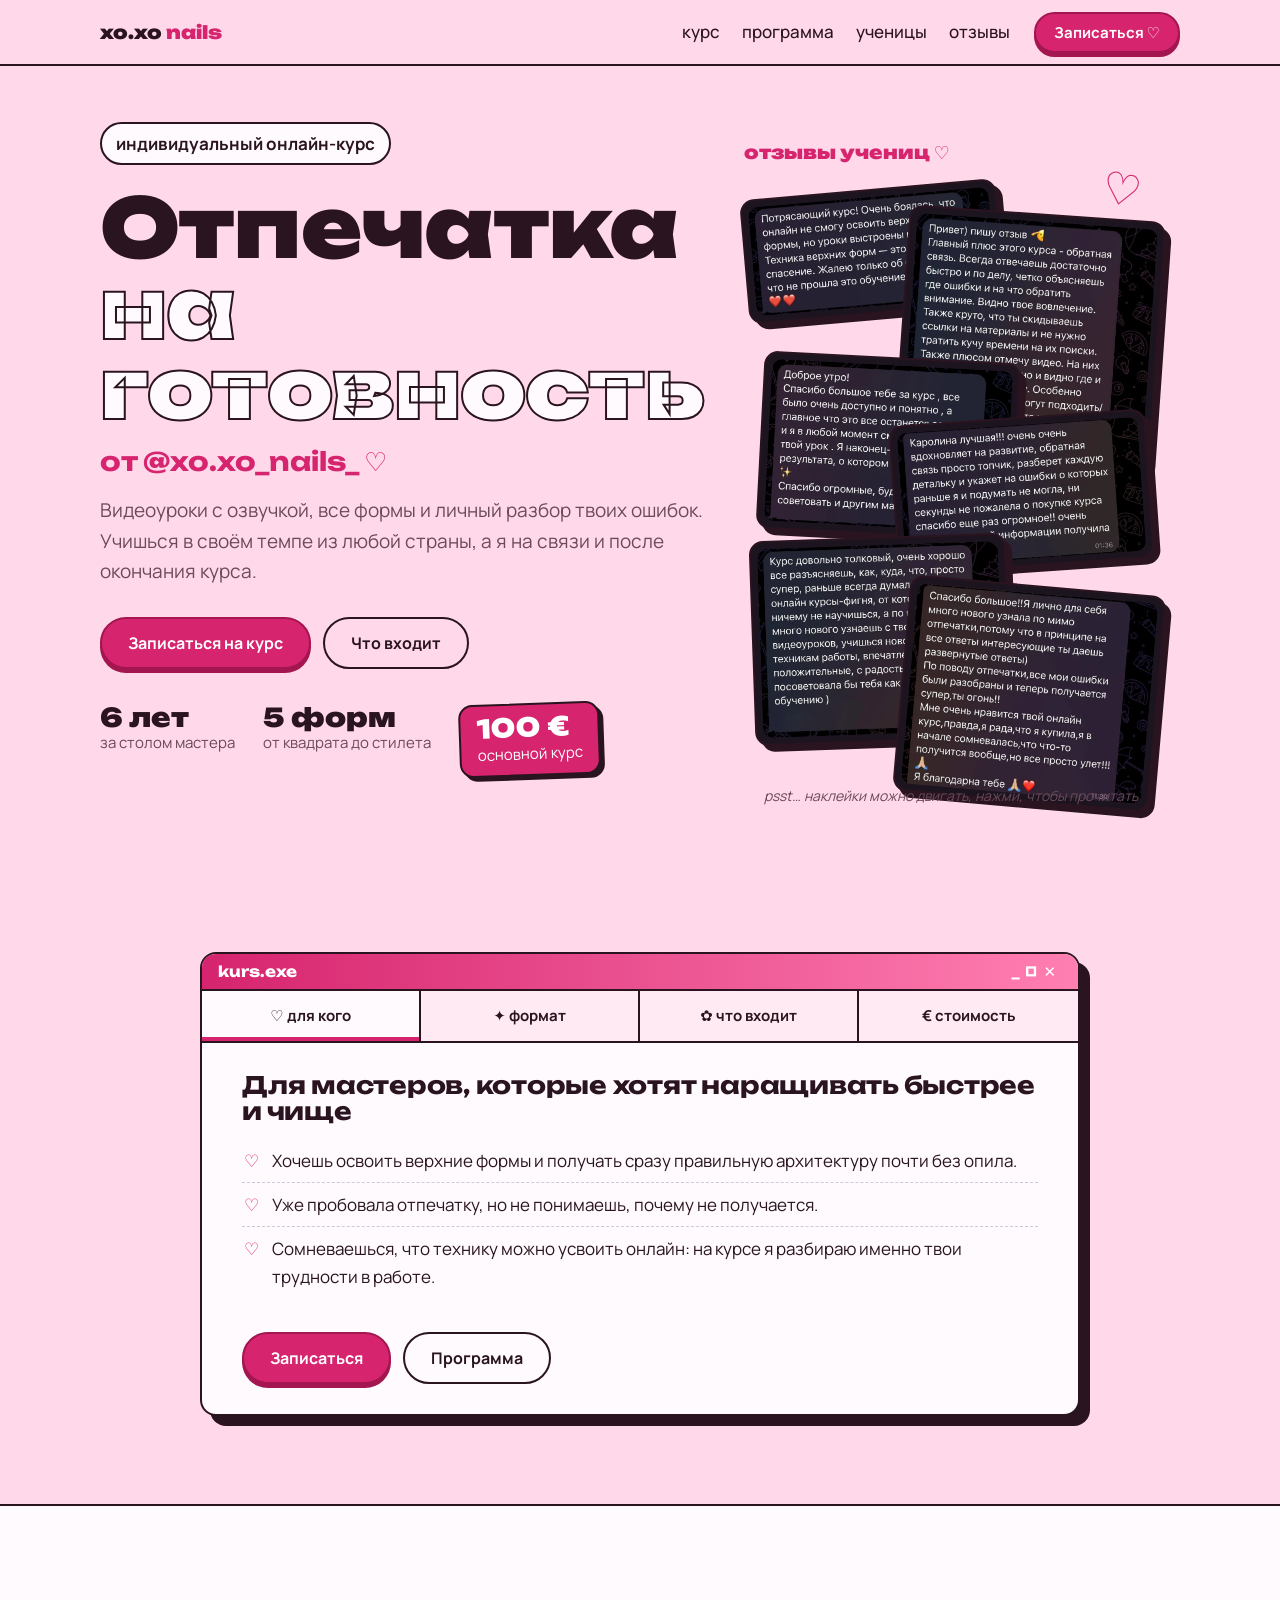
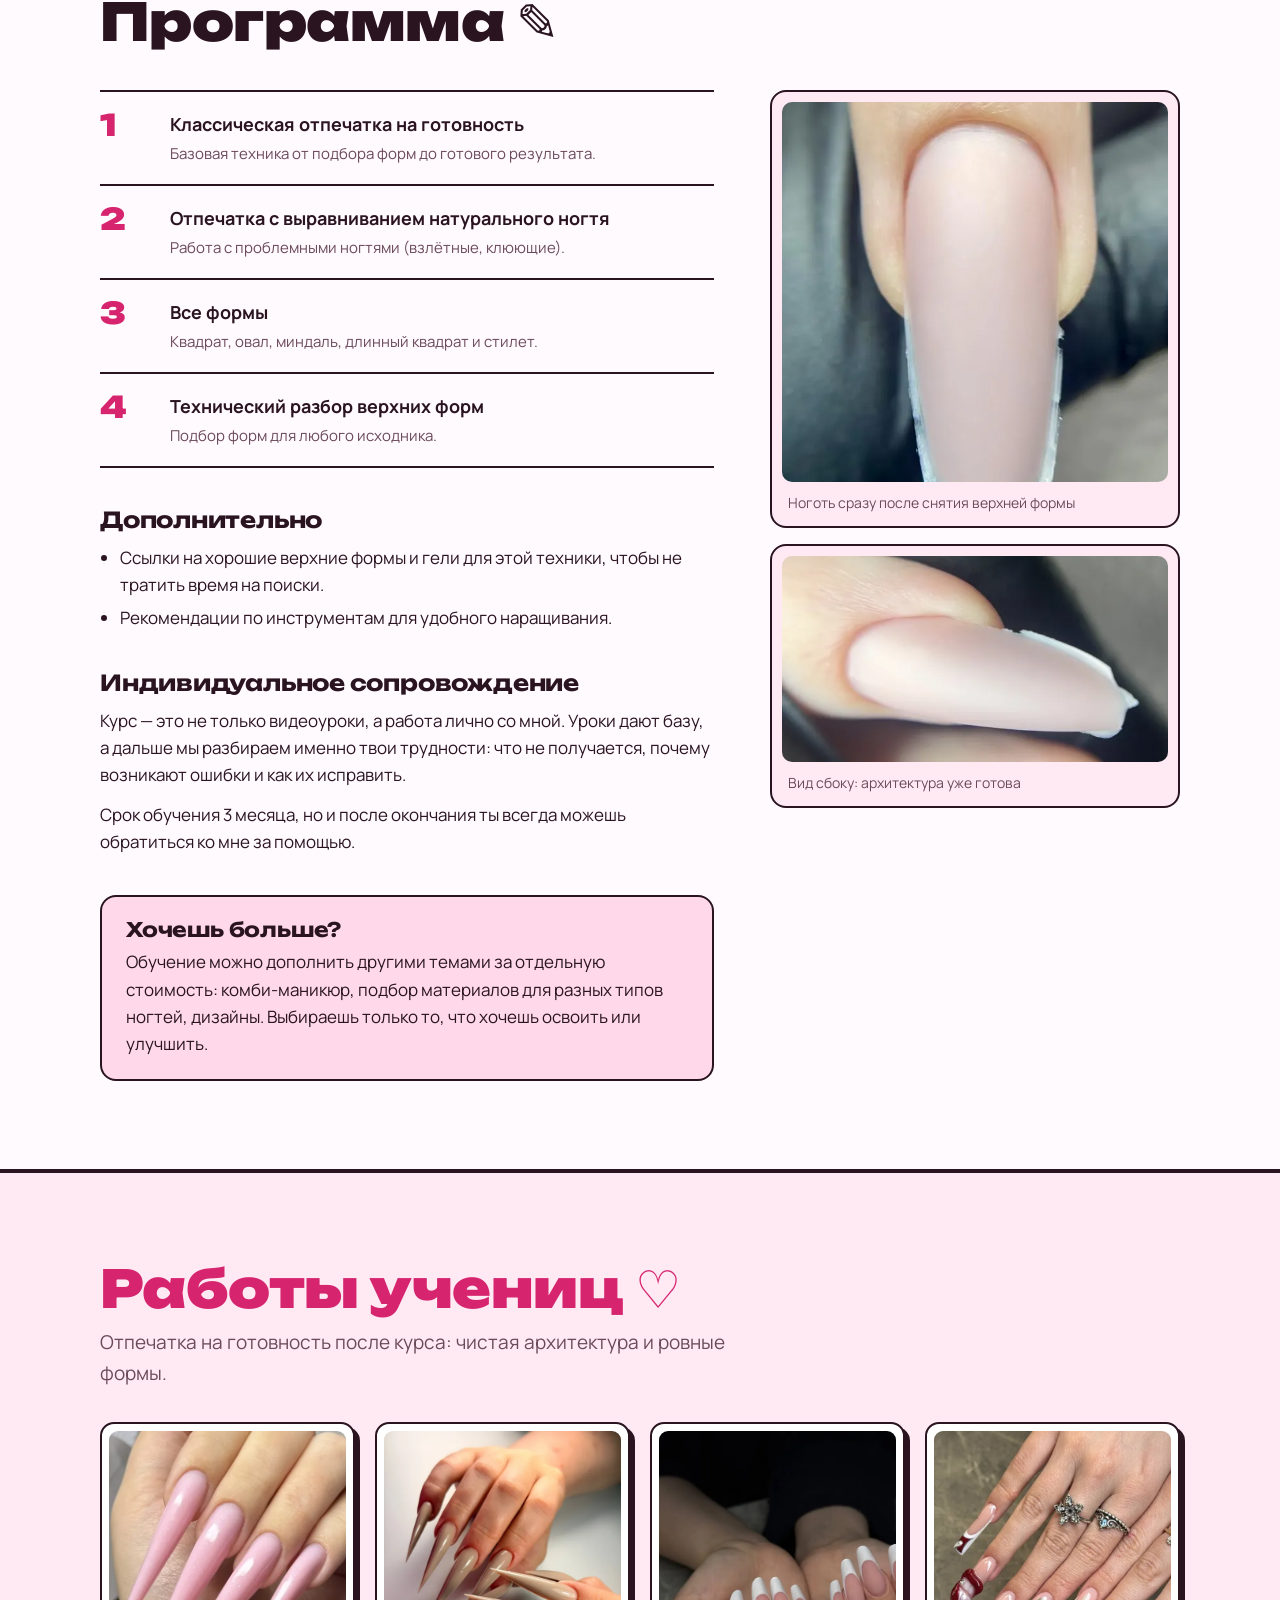
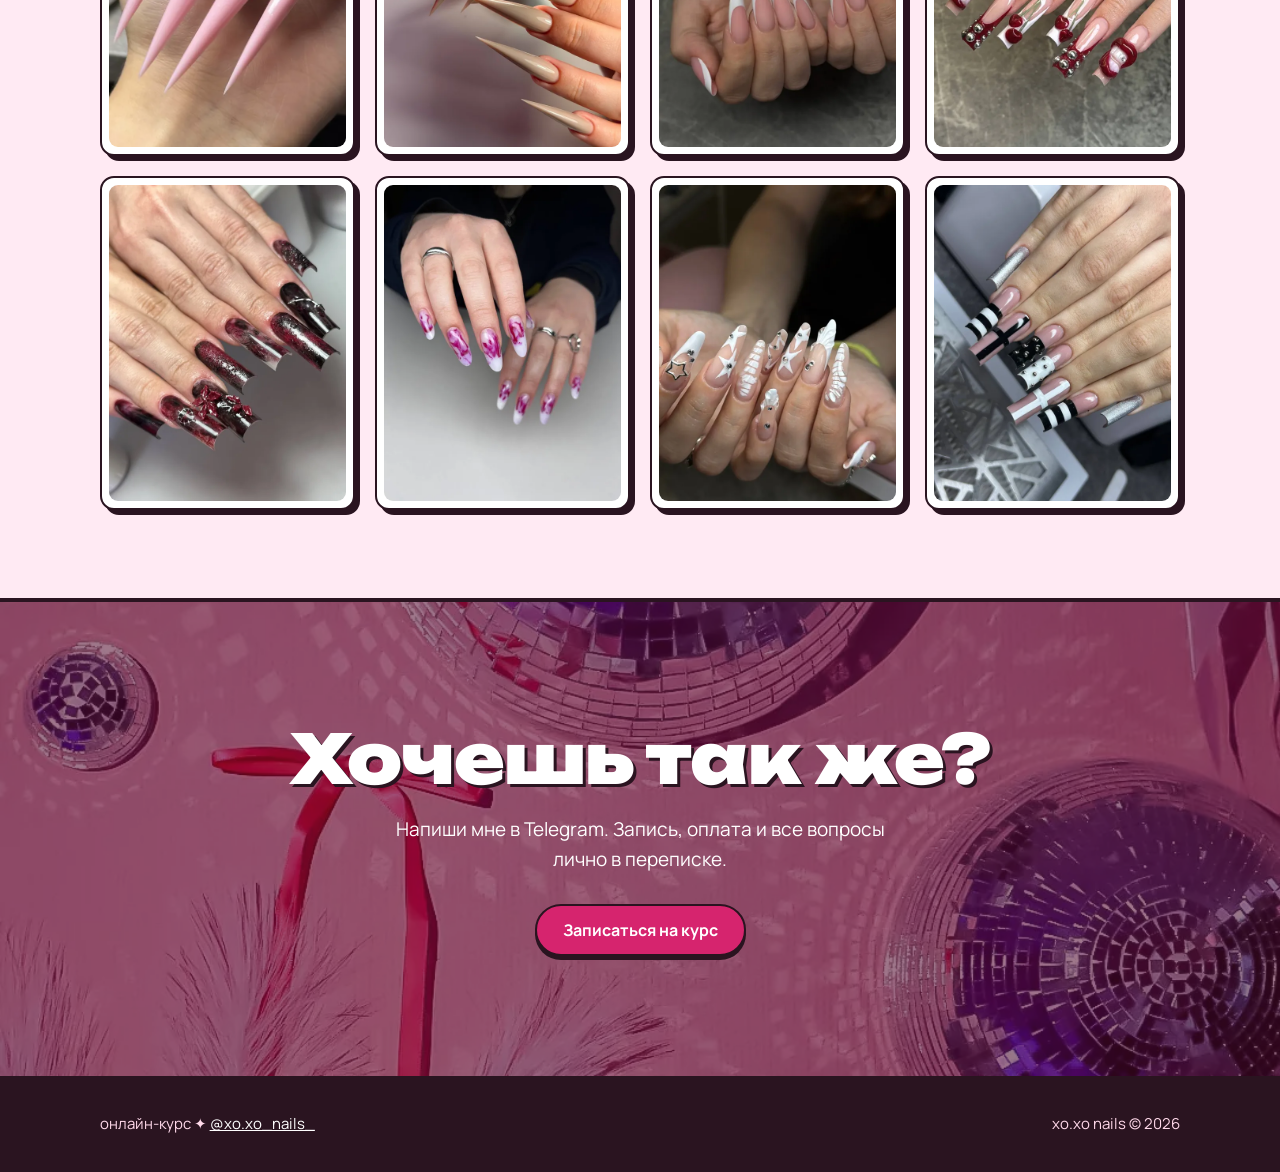
==== commit 866b0a0b: "Правки Каролины: отзывы-наклейки, тексты, работы учениц, Telegram" ====
--- a/index.html
+++ b/index.html
@@ -3,11 +3,11 @@
 <head>
 <meta charset="utf-8">
 <meta name="viewport" content="width=device-width, initial-scale=1, viewport-fit=cover">
-<title>Отпечатка на готовность — онлайн-курс от Каролины | xo.xo nails</title>
-<meta name="description" content="Онлайн-курс «Отпечатка на готовность» от мастера Каролины: видеоуроки с озвучкой, все формы, разбор верхних форм, 3 месяца личного сопровождения и сертификат. 100 €.">
+<title>Отпечатка на готовность — индивидуальный онлайн-курс | xo.xo nails</title>
+<meta name="description" content="Индивидуальный онлайн-курс «Отпечатка на готовность» от @xo.xo_nails_: видеоуроки с озвучкой, все формы, разбор верхних форм, 3 месяца личного сопровождения и сертификат. 100 €.">
 <meta property="og:type" content="website">
 <meta property="og:locale" content="ru_RU">
-<meta property="og:title" content="Отпечатка на готовность — онлайн-курс от Каролины">
+<meta property="og:title" content="Отпечатка на готовность — индивидуальный онлайн-курс">
 <meta property="og:description" content="Видеоуроки, личный разбор ошибок и обратная связь даже после курса. 100 €.">
 <meta property="og:image" content="riga-manicure-update/img/og.jpg">
 <meta name="twitter:card" content="summary_large_image">
@@ -71,29 +71,35 @@
 .hero .wrap{display:grid;grid-template-columns:1.05fr .95fr;gap:40px;align-items:center}
 .hero-tag{display:inline-block;font-weight:700;background:var(--white);border:2px solid var(--ink);border-radius:999px;padding:6px 14px;margin-bottom:22px}
 .hero h1{font-size:clamp(40px,6.6vw,82px);font-weight:900;line-height:.98}
-.hero h1 .row2{display:block;-webkit-text-stroke:2px var(--ink);color:var(--white);text-shadow:4px 4px 0 var(--berry)}
+.hero h1 .row2{display:block;-webkit-text-stroke:2px var(--ink);color:var(--white);}
 .hero .by{font:700 clamp(20px,2.4vw,26px)/1.2 var(--display);margin:18px 0 18px;color:var(--berry)}
 .hero .lead{margin:0 0 30px}
 .hero-ctas{display:flex;gap:12px;flex-wrap:wrap}
 .facts{display:flex;gap:28px;flex-wrap:wrap;margin-top:34px;padding:0;list-style:none}
 .facts li{font-size:15px;color:var(--ink-soft)}
 .facts b{display:block;font:900 26px/1.1 var(--display);color:var(--ink)}
-
-.board{position:relative;height:540px;touch-action:none}
-.hint{position:absolute;bottom:-6px;left:0;right:0;text-align:center;font-size:14px;color:var(--ink-soft);font-style:italic}
+.facts .hot{background:var(--berry);color:#fff;border:2px solid var(--ink);border-radius:14px;padding:8px 16px;box-shadow:4px 4px 0 var(--ink);rotate:-2deg}
+.facts .hot b{color:#fff}
+
+.board{position:relative;height:600px;margin-top:40px;touch-action:none}
+.hint{position:absolute;bottom:-44px;left:0;right:0;text-align:center;font-size:14px;color:var(--ink-soft);font-style:italic}
 .sticker{position:absolute;width:44%;background:#fff;padding:8px 8px 26px;border:2px solid var(--ink);border-radius:14px;box-shadow:6px 6px 0 var(--ink);cursor:grab;user-select:none;-webkit-user-select:none;touch-action:none}
 .sticker:active{cursor:grabbing}
 .sticker img{border-radius:8px;aspect-ratio:3/4;object-fit:cover;width:100%;pointer-events:none}
 .sticker.wide img{aspect-ratio:1/1}
-.s1{left:2%;top:4%;rotate:-7deg}
-.s2{left:50%;top:0;rotate:5deg}
-.s3{left:28%;top:34%;rotate:-2deg;z-index:2}
-.s4{left:56%;top:46%;rotate:8deg}
-.s5{left:0;top:52%;rotate:4deg;width:36%}
+.sticker.rv{width:62%;padding:6px;background:#1c1520}
+.sticker.rv img{aspect-ratio:auto;border-radius:10px}
+.board-title{position:absolute;top:-34px;left:0;font:900 18px/1 var(--display);color:var(--berry)}
+.s1{left:0;top:2%;rotate:-5deg}
+.s2{left:38%;top:6%;rotate:4deg}
+.s3{left:4%;top:30%;rotate:3deg}
+.s4{left:36%;top:40%;rotate:-4deg}
+.s5{left:2%;top:60%;rotate:-2deg}
+.s6{left:38%;top:68%;rotate:5deg}
 .heart{position:absolute;font-size:44px;color:var(--berry);right:4%;top:-4%;rotate:12deg;pointer-events:none}
 @media (max-width:900px){
   .hero .wrap{grid-template-columns:1fr}
-  .board{height:min(118vw,520px);margin-top:16px}
+  .board{height:min(150vw,640px);margin-top:56px}
 }
 
 /* kurs.exe window */
@@ -149,8 +155,8 @@
 .gallery button:focus-visible{outline:3px solid var(--berry);outline-offset:3px}
 .gallery img{border-radius:9px;aspect-ratio:3/4;object-fit:cover;width:100%}
 .students{background:var(--pink-2);border-top:2px solid var(--ink);border-bottom:2px solid var(--ink)}
-.students .gallery{grid-template-columns:repeat(3,1fr)}
-@media (max-width:640px){.students .gallery{grid-template-columns:repeat(2,1fr)}.students .gallery button:last-child{grid-column:1/-1}.students .gallery button:last-child img{aspect-ratio:4/3}}
+.students .gallery{grid-template-columns:repeat(4,1fr);max-width:none}
+@media (max-width:900px){.students .gallery{grid-template-columns:repeat(2,1fr)}}
 
 /* reviews */
 .reviews-grid{columns:3 300px;column-gap:20px;margin-top:36px}
@@ -199,10 +205,10 @@
     <nav class="nav" aria-label="Разделы">
       <a href="#kurs">курс</a>
       <a href="#programma">программа</a>
-      <a href="#raboty">работы</a>
+      <a href="#raboty">ученицы</a>
       <a href="#otzyvy">отзывы</a>
     </nav>
-    <a class="btn btn-main" href="https://ig.me/m/xo.xo_nails_" target="_blank" rel="noopener">Записаться ♡</a>
+    <a class="btn btn-main" href="https://t.me/KotyaK00" target="_blank" rel="noopener">Записаться ♡</a>
   </div>
 </header>
 
@@ -210,29 +216,31 @@
 <section class="hero">
   <div class="wrap">
     <div>
-      <span class="hero-tag">онлайн-курс ✦ 3 месяца сопровождения</span>
+      <span class="hero-tag">индивидуальный онлайн-курс</span>
       <h1>Отпечатка <span class="row2">на готовность</span></h1>
-      <p class="by">от Каролины ♡</p>
-      <p class="lead">Видеоуроки с озвучкой, все формы и личный разбор твоих ошибок. Учишься в своём темпе из любой страны, а Каролина на связи и после окончания курса.</p>
+      <p class="by">от <a href="https://www.instagram.com/xo.xo_nails_/" target="_blank" rel="noopener" style="text-decoration:none">@xo.xo_nails_</a> ♡</p>
+      <p class="lead">Видеоуроки с озвучкой, все формы и личный разбор твоих ошибок. Учишься в своём темпе из любой страны, а я на связи и после окончания курса.</p>
       <div class="hero-ctas">
-        <a class="btn btn-main" href="https://ig.me/m/xo.xo_nails_" target="_blank" rel="noopener">Записаться на курс</a>
+        <a class="btn btn-main" href="https://t.me/KotyaK00" target="_blank" rel="noopener">Записаться на курс</a>
         <a class="btn btn-ghost" href="#kurs">Что входит</a>
       </div>
       <ul class="facts">
         <li><b>6 лет</b>за столом мастера</li>
         <li><b>5 форм</b>от квадрата до стилета</li>
-        <li><b>100 €</b>основной курс</li>
+        <li class="hot"><b>100 €</b>основной курс</li>
       </ul>
     </div>
 
-    <div class="board" id="board" aria-label="Работы Каролины. Наклейки можно двигать">
-      <div class="sticker s1"><img src="riga-manicure-update/img/work-cherry-bows-600.webp" alt="Длинный квадрат с вишнями, бантами и металлическим декором" draggable="false"></div>
-      <div class="sticker s2"><img src="img/hero-polka-600.webp" alt="Шоколадные стилеты в белый горошек" draggable="false"></div>
-      <div class="sticker s3"><img src="riga-manicure-update/img/student-pink-stiletto-600.webp" alt="Розовые стилеты" draggable="false"></div>
-      <div class="sticker s4"><img src="riga-manicure-update/img/work-berry-marble-600.webp" alt="Миндаль с ягодным мраморным дизайном" draggable="false"></div>
-      <div class="sticker s5 wide"><img src="riga-manicure-update/img/studio-files-600.webp" alt="Рука в чёрной перчатке с пилками на фоне диско-шаров" draggable="false"></div>
+    <div class="board" id="otzyvy" aria-label="Отзывы учениц. Наклейки можно двигать, нажми, чтобы прочитать">
+      <span class="board-title">отзывы учениц ♡</span>
+      <div class="sticker rv s1" data-full="riga-manicure-update/img/review-1.webp"><img src="riga-manicure-update/img/review-1.webp" alt="Отзыв ученицы 1" draggable="false"></div>
+      <div class="sticker rv s2" data-full="riga-manicure-update/img/review-2.webp"><img src="riga-manicure-update/img/review-2.webp" alt="Отзыв ученицы 2" draggable="false"></div>
+      <div class="sticker rv s3" data-full="riga-manicure-update/img/review-3.webp"><img src="riga-manicure-update/img/review-3.webp" alt="Отзыв ученицы 3" draggable="false"></div>
+      <div class="sticker rv s4" data-full="riga-manicure-update/img/review-4.webp"><img src="riga-manicure-update/img/review-4.webp" alt="Отзыв ученицы 4" draggable="false"></div>
+      <div class="sticker rv s5" data-full="riga-manicure-update/img/review-5.webp"><img src="riga-manicure-update/img/review-5.webp" alt="Отзыв ученицы 5" draggable="false"></div>
+      <div class="sticker rv s6" data-full="riga-manicure-update/img/review-6.webp"><img src="riga-manicure-update/img/review-6.webp" alt="Отзыв ученицы 6" draggable="false"></div>
       <span class="heart" aria-hidden="true">♡</span>
-      <p class="hint">psst… наклейки можно двигать</p>
+      <p class="hint">psst… наклейки можно двигать, нажми, чтобы прочитать</p>
     </div>
   </div>
 </section>
@@ -251,9 +259,9 @@
       <div class="panel" role="tabpanel" id="p1" aria-labelledby="t1">
         <h3>Для мастеров, которые хотят наращивать быстрее и чище</h3>
         <ul>
-          <li>Хочешь освоить верхние формы и получать ровную архитектуру почти без опила.</li>
+          <li>Хочешь освоить верхние формы и получать сразу правильную архитектуру почти без опила.</li>
           <li>Уже пробовала отпечатку, но не понимаешь, почему не получается.</li>
-          <li>Сомневаешься, что технику можно освоить онлайн: на курсе Каролина разбирает именно твои работы.</li>
+          <li>Сомневаешься, что технику можно усвоить онлайн: на курсе я разбираю именно твои трудности в работе.</li>
         </ul>
       </div>
       <div class="panel" role="tabpanel" id="p2" aria-labelledby="t2" hidden>
@@ -279,10 +287,10 @@
       <div class="panel" role="tabpanel" id="p4" aria-labelledby="t4" hidden>
         <h3>Основной курс</h3>
         <div class="price"><span>100 €</span><span>9 400 ₽</span><span>5 000 грн</span></div>
-        <p style="margin:0">Дополнительные темы можно добавить за отдельную стоимость. Оплата и запись лично в переписке с Каролиной.</p>
+        <p style="margin:0">Дополнительные темы можно добавить за отдельную стоимость. Оплата и запись лично в переписке со мной.</p>
       </div>
       <div class="win-foot">
-        <a class="btn btn-main" href="https://ig.me/m/xo.xo_nails_" target="_blank" rel="noopener">Записаться</a>
+        <a class="btn btn-main" href="https://t.me/KotyaK00" target="_blank" rel="noopener">Записаться</a>
         <a class="btn btn-ghost" href="#programma">Программа</a>
       </div>
     </div>
@@ -295,10 +303,10 @@
     <div class="prog-grid">
       <div>
         <ol class="lessons">
-          <li><div><b>Классическая отпечатка на готовность</b><small>Базовая техника от подготовки до снятия формы.</small></div></li>
-          <li><div><b>Отпечатка с выравниванием натурального ногтя</b><small>Когда собственная пластина неровная и нужна правильная архитектура.</small></div></li>
+          <li><div><b>Классическая отпечатка на готовность</b><small>Базовая техника от подбора форм до готового результата.</small></div></li>
+          <li><div><b>Отпечатка с выравниванием натурального ногтя</b><small>Работа с проблемными ногтями (взлётные, клюющие).</small></div></li>
           <li><div><b>Все формы</b><small>Квадрат, овал, миндаль, длинный квадрат и стилет.</small></div></li>
-          <li><div><b>Технический разбор верхних форм</b><small>Какие формы подходят, какие нет и почему.</small></div></li>
+          <li><div><b>Технический разбор верхних форм</b><small>Подбор форм для любого исходника.</small></div></li>
         </ol>
 
         <div class="block">
@@ -311,8 +319,8 @@
 
         <div class="block">
           <h3>Индивидуальное сопровождение</h3>
-          <p>Курс — это не только видеоуроки, а работа лично с Каролиной. Уроки дают базу, а дальше вы разбираете именно твои трудности: что не получается, почему возникают ошибки и как их исправить.</p>
-          <p>Срок обучения 3 месяца, но и после окончания ты продолжаешь получать обратную связь.</p>
+          <p>Курс — это не только видеоуроки, а работа лично со мной. Уроки дают базу, а дальше мы разбираем именно твои трудности: что не получается, почему возникают ошибки и как их исправить.</p>
+          <p>Срок обучения 3 месяца, но и после окончания ты всегда можешь обратиться ко мне за помощью.</p>
         </div>
 
         <div class="block note">
@@ -330,42 +338,16 @@
           <img src="riga-manicure-update/img/process-form-side-600.webp" data-full="riga-manicure-update/img/process-form-side.webp" alt="Тот же ноготь сбоку: ровная архитектура и изгиб" loading="lazy" data-lb="process">
           <figcaption>Вид сбоку: архитектура уже готова</figcaption>
         </figure>
-        <figure>
-          <img src="riga-manicure-update/img/studio-desk-600.webp" data-full="riga-manicure-update/img/studio-desk.webp" alt="Рабочее место Каролины: гели, верхние формы, лампа" loading="lazy" data-lb="process">
-          <figcaption>Материалы, которые Каролина советует на курсе</figcaption>
-        </figure>
       </div>
     </div>
   </div>
 </section>
 
-<section id="raboty" aria-labelledby="works-title">
+<section id="raboty" class="students" aria-labelledby="students-title">
   <div class="wrap">
     <div class="gal-head">
       <div>
-        <h2 id="works-title">Работы Каролины ✦</h2>
-        <p class="lead">Нажми на фото, чтобы рассмотреть. Ещё больше в <a href="https://www.instagram.com/xo.xo_nails_/" target="_blank" rel="noopener">@xo.xo_nails_</a></p>
-      </div>
-    </div>
-    <div class="gallery" data-group="works">
-      <button data-full="riga-manicure-update/img/work-cherry-bows.webp"><img src="riga-manicure-update/img/work-cherry-bows-600.webp" alt="Длинный квадрат с вишнями и металлическим декором" loading="lazy"></button>
-      <button data-full="riga-manicure-update/img/work-burgundy-lace.webp"><img src="riga-manicure-update/img/work-burgundy-lace-600.webp" alt="Бордовый длинный квадрат с кружевом и объёмными бантами" loading="lazy"></button>
-      <button data-full="riga-manicure-update/img/work-berry-marble.webp"><img src="riga-manicure-update/img/work-berry-marble-600.webp" alt="Миндаль с ягодным мраморным дизайном" loading="lazy"></button>
-      <button data-full="riga-manicure-update/img/work-white-stars.webp"><img src="riga-manicure-update/img/work-white-stars-600.webp" alt="Нюдовый миндаль с белыми звёздами и стразами" loading="lazy"></button>
-      <button data-full="riga-manicure-update/img/work-black-white.webp"><img src="riga-manicure-update/img/work-black-white-600.webp" alt="Длинный квадрат в чёрно-белом дизайне с металлическими бусинами" loading="lazy"></button>
-      <button data-full="img/hero-polka-600.webp"><img src="img/hero-polka-600.webp" alt="Шоколадные стилеты в белый горошек" loading="lazy"></button>
-      <button data-full="img/pink-jelly-600.webp"><img src="img/pink-jelly-600.webp" alt="Розовые желейные стилеты с объёмным сердцем" loading="lazy"></button>
-      <button data-full="img/y2k-stars-600.webp"><img src="img/y2k-stars-600.webp" alt="Ногти в стиле Y2K со звёздами и горошком" loading="lazy"></button>
-      <button data-full="img/gold-stiletto-600.webp"><img src="img/gold-stiletto-600.webp" alt="Золотые стилеты с белой росписью" loading="lazy"></button>
-    </div>
-  </div>
-</section>
-
-<section class="students" aria-labelledby="students-title">
-  <div class="wrap">
-    <div class="gal-head">
-      <div>
-        <h2 id="students-title">Работы учениц ♡</h2>
+        <h2 id="students-title" style="color:var(--berry)">Работы учениц ♡</h2>
         <p class="lead">Отпечатка на готовность после курса: чистая архитектура и ровные формы.</p>
       </div>
     </div>
@@ -373,41 +355,32 @@
       <button data-full="riga-manicure-update/img/student-pink-stiletto.webp"><img src="riga-manicure-update/img/student-pink-stiletto-600.webp" alt="Розовые длинные стилеты, работа ученицы" loading="lazy"></button>
       <button data-full="riga-manicure-update/img/student-nude-stiletto.webp"><img src="riga-manicure-update/img/student-nude-stiletto-600.webp" alt="Нюдовые стилеты, работа ученицы" loading="lazy"></button>
       <button data-full="riga-manicure-update/img/student-french.webp"><img src="riga-manicure-update/img/student-french-600.webp" alt="Длинный квадрат с белым френчем, работа ученицы" loading="lazy"></button>
+      <button data-full="riga-manicure-update/img/work-cherry-bows.webp"><img src="riga-manicure-update/img/work-cherry-bows-600.webp" alt="Длинный квадрат с вишнями и металлическим декором, работа ученицы" loading="lazy"></button>
+      <button data-full="riga-manicure-update/img/work-burgundy-lace.webp"><img src="riga-manicure-update/img/work-burgundy-lace-600.webp" alt="Бордовый длинный квадрат с кружевом и объёмными бантами, работа ученицы" loading="lazy"></button>
+      <button data-full="riga-manicure-update/img/work-berry-marble.webp"><img src="riga-manicure-update/img/work-berry-marble-600.webp" alt="Миндаль с ягодным мраморным дизайном, работа ученицы" loading="lazy"></button>
+      <button data-full="riga-manicure-update/img/work-white-stars.webp"><img src="riga-manicure-update/img/work-white-stars-600.webp" alt="Нюдовый миндаль с белыми звёздами и стразами, работа ученицы" loading="lazy"></button>
+      <button data-full="riga-manicure-update/img/work-black-white.webp"><img src="riga-manicure-update/img/work-black-white-600.webp" alt="Длинный квадрат в чёрно-белом дизайне, работа ученицы" loading="lazy"></button>
     </div>
   </div>
 </section>
 
-<section id="otzyvy" aria-labelledby="rev-title">
-  <div class="wrap">
-    <h2 id="rev-title">Отзывы учениц</h2>
-    <div class="reviews-grid">
-      <blockquote class="review"><p>Потрясающий курс! Очень боялась, что онлайн не смогу освоить верхние формы, но уроки выстроены идеально. Техника верхних форм — это просто спасение. Жалею только об одном — что не прошла это обучение раньше 😊❤️</p><footer>ученица курса</footer></blockquote>
-      <blockquote class="review"><p>Главный плюс этого курса — обратная связь. Всегда отвечаешь достаточно быстро и по делу, чётко объясняешь, где ошибки и на что обратить внимание. Видно твоё вовлечение. Также круто, что ты скидываешь ссылки на материалы и не нужно тратить кучу времени на их поиски. Также плюсом отмечу видео: на них всё прекрасно слышно и видно, где и куда поставить форму. Особенно видно, какие формы могут подходить или не подходить (что часто не видно у других на видео). В целом всё очень круто 🫶</p><footer>ученица курса</footer></blockquote>
-      <blockquote class="review"><p>Спасибо большое тебе за курс, всё было очень доступно и понятно, а главное, что это всё останется со мной и я в любой момент смогу посмотреть твой урок. Я наконец-то добилась того результата, о котором давно мечтала ✨ Буду тебя советовать и другим мастерам 🤍</p><footer>ученица курса</footer></blockquote>
-      <blockquote class="review"><p>Каролина лучшая!!! Очень-очень вдохновляет на развитие, обратная связь просто топчик: разберёт каждую детальку и укажет на ошибки, о которых раньше я и подумать не могла. Ни секунды не пожалела о покупке курса. Очень много полезной информации получила ❤️</p><footer>ученица курса</footer></blockquote>
-      <blockquote class="review"><p>Курс довольно толковый, очень хорошо всё разъясняешь: как, куда, что. Раньше всегда думала, что онлайн-курсы — фигня, от которой ничему не научишься, а по итогу очень много нового узнаёшь с твоих видеоуроков, учишься новым техникам работы. Впечатления только положительные, с радостью посоветовала бы тебя как мастера по обучению)</p><footer>ученица курса</footer></blockquote>
-      <blockquote class="review"><p>Я лично для себя много нового узнала помимо отпечатки, потому что на все интересующие вопросы ты даёшь развёрнутые ответы. По поводу отпечатки: все мои ошибки были разобраны, и теперь получается супер, ты огонь!! Сначала сомневалась, что что-то получится вообще, но всё просто улёт!!! Я благодарна тебе 🙏❤️</p><footer>ученица курса</footer></blockquote>
-    </div>
-  </div>
-</section>
-
 <section class="cta" aria-labelledby="cta-title">
   <div class="wrap">
     <h2 id="cta-title">Хочешь так же?</h2>
-    <p>Напиши Каролине в Instagram. Запись, оплата и все вопросы лично в переписке.</p>
-    <a class="btn btn-main" href="https://ig.me/m/xo.xo_nails_" target="_blank" rel="noopener">Записаться на курс</a>
+    <p>Напиши мне в Telegram. Запись, оплата и все вопросы лично в переписке.</p>
+    <a class="btn btn-main" href="https://t.me/KotyaK00" target="_blank" rel="noopener">Записаться на курс</a>
   </div>
 </section>
 </main>
 
 <footer class="site">
   <div class="wrap">
-    <span>Рига, Саркандаугава ✦ курс онлайн ✦ LV / RU ✦ <a href="https://www.instagram.com/xo.xo_nails_/" target="_blank" rel="noopener">@xo.xo_nails_</a></span>
+    <span>онлайн-курс ✦ <a href="https://www.instagram.com/xo.xo_nails_/" target="_blank" rel="noopener">@xo.xo_nails_</a></span>
     <span>xo.xo nails © 2026</span>
   </div>
 </footer>
 
-<div class="dock"><a class="btn btn-main" href="https://ig.me/m/xo.xo_nails_" target="_blank" rel="noopener">Записаться ♡</a></div>
+<div class="dock"><a class="btn btn-main" href="https://t.me/KotyaK00" target="_blank" rel="noopener">Записаться ♡</a></div>
 
 <div class="lb" id="lb" role="dialog" aria-modal="true" aria-label="Просмотр фото">
   <img alt="">
@@ -449,7 +422,8 @@
       s.style.left=Math.min(maxX,Math.max(-s.offsetWidth*.3,ox+dx))+'px';
       s.style.top=Math.min(maxY,Math.max(-20,oy+dy))+'px';
     });
-    s.addEventListener('pointerup',e=>{s.releasePointerCapture(e.pointerId)});
+    s.addEventListener('pointerup',e=>{s.releasePointerCapture(e.pointerId);if(!moved&&window.openLB){const all=[...board.querySelectorAll('.sticker')];window.openLB(all.map(x=>({src:x.dataset.full,alt:x.querySelector('img').alt})),all.indexOf(s),s)}});
+    s.tabIndex=0;s.setAttribute('role','button');s.addEventListener('keydown',e=>{if(e.key==='Enter'){const all=[...board.querySelectorAll('.sticker')];window.openLB(all.map(x=>({src:x.dataset.full,alt:x.querySelector('img').alt})),all.indexOf(s),s)}});
   });
 })();
 
@@ -459,6 +433,7 @@
   let list=[],idx=0,last=null;
   function show(){const it=list[idx];img.src=it.src;img.alt=it.alt;cap.textContent=(idx+1)+' / '+list.length}
   function open(items,i,from){list=items;idx=i;last=from;show();lb.classList.add('open');document.body.style.overflow='hidden';lb.querySelector('.x').focus()}
+  window.openLB=open;
   function close(){lb.classList.remove('open');document.body.style.overflow='';if(last)last.focus()}
   document.querySelectorAll('.gallery').forEach(g=>{
     const btns=[...g.querySelectorAll('button')];
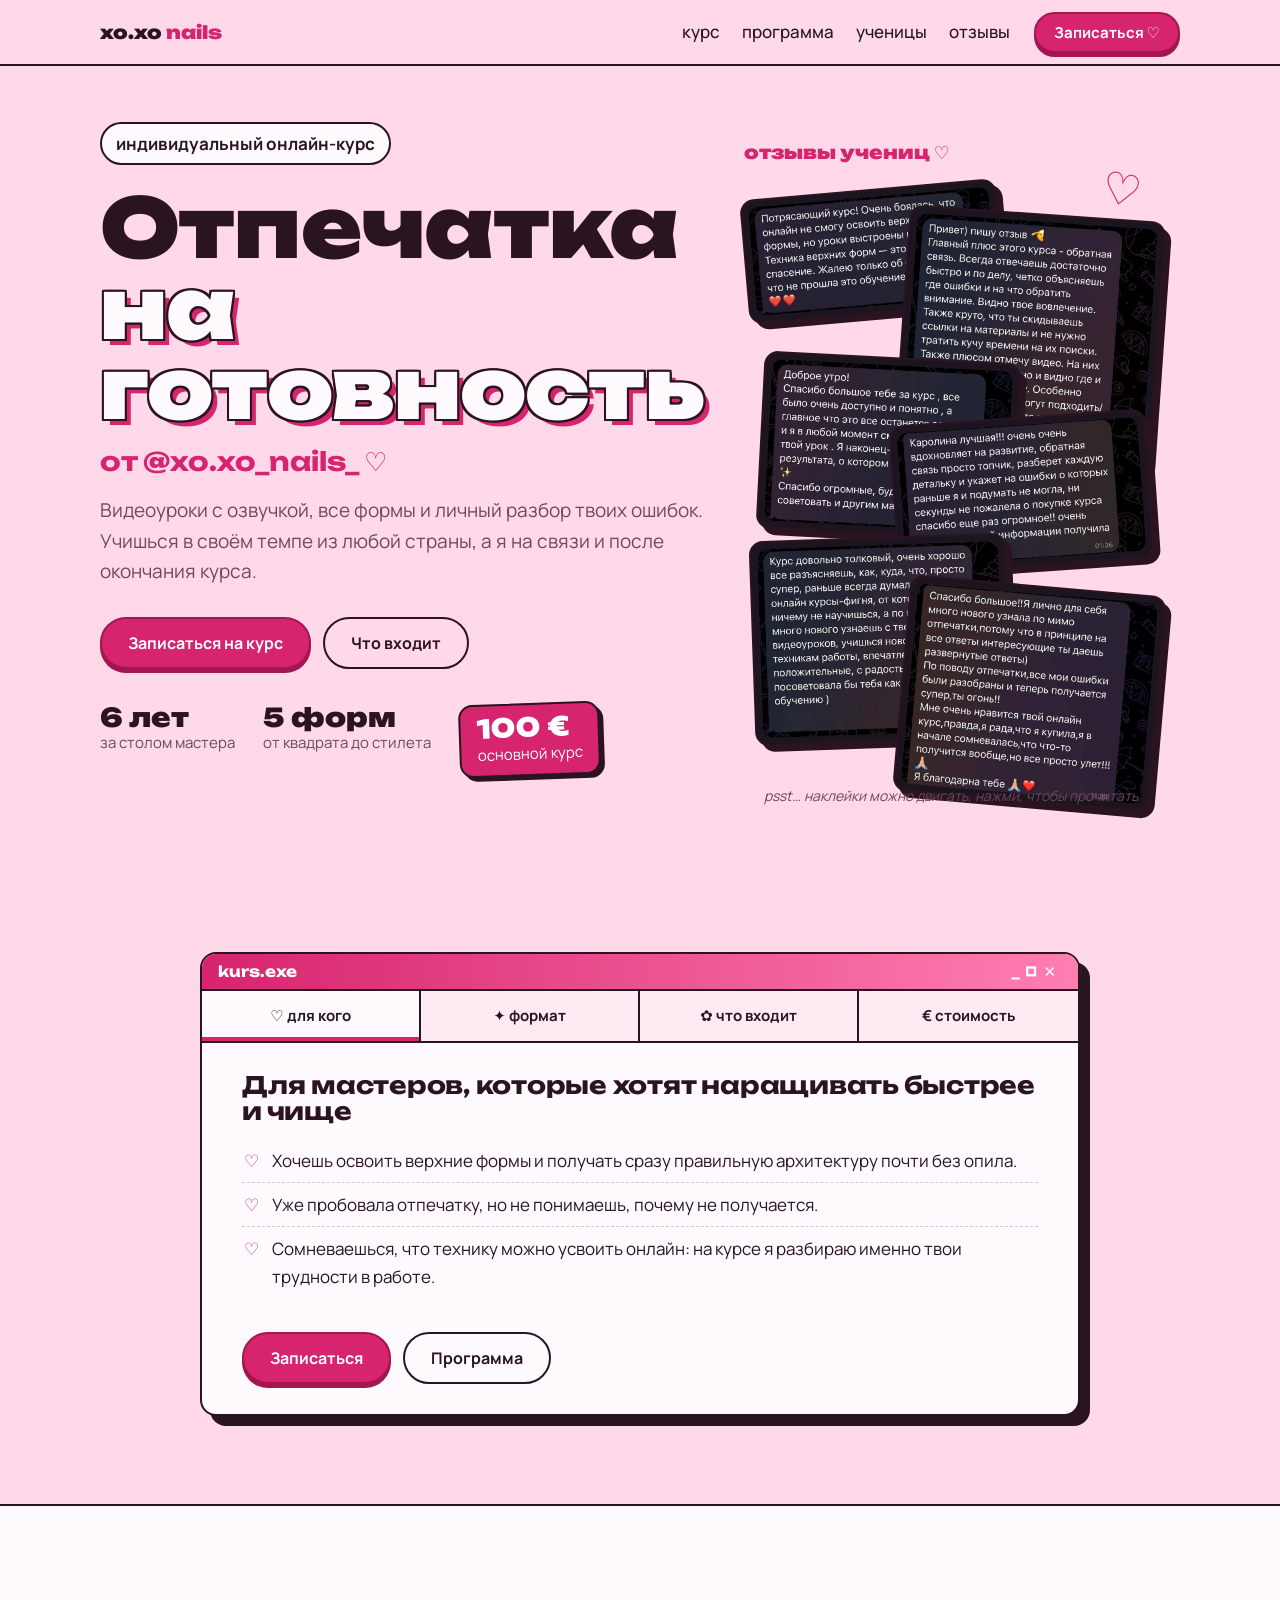
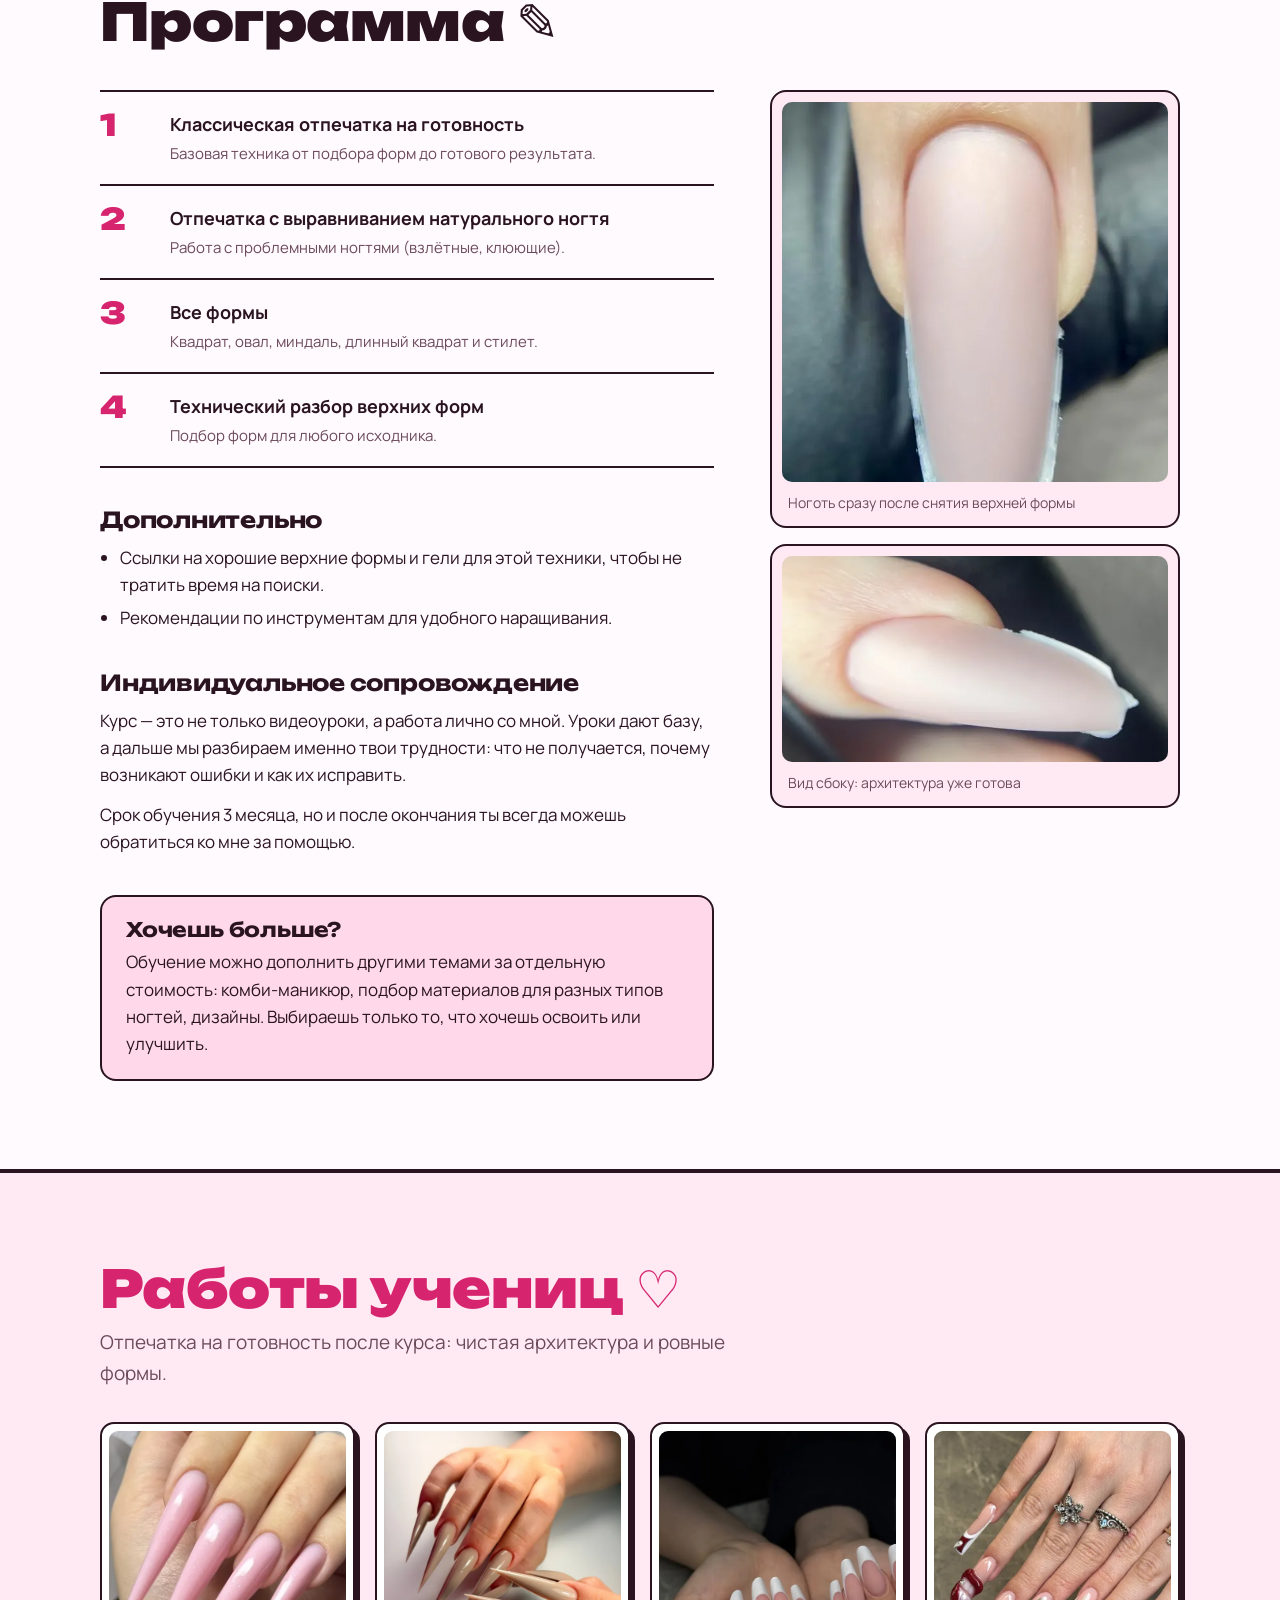
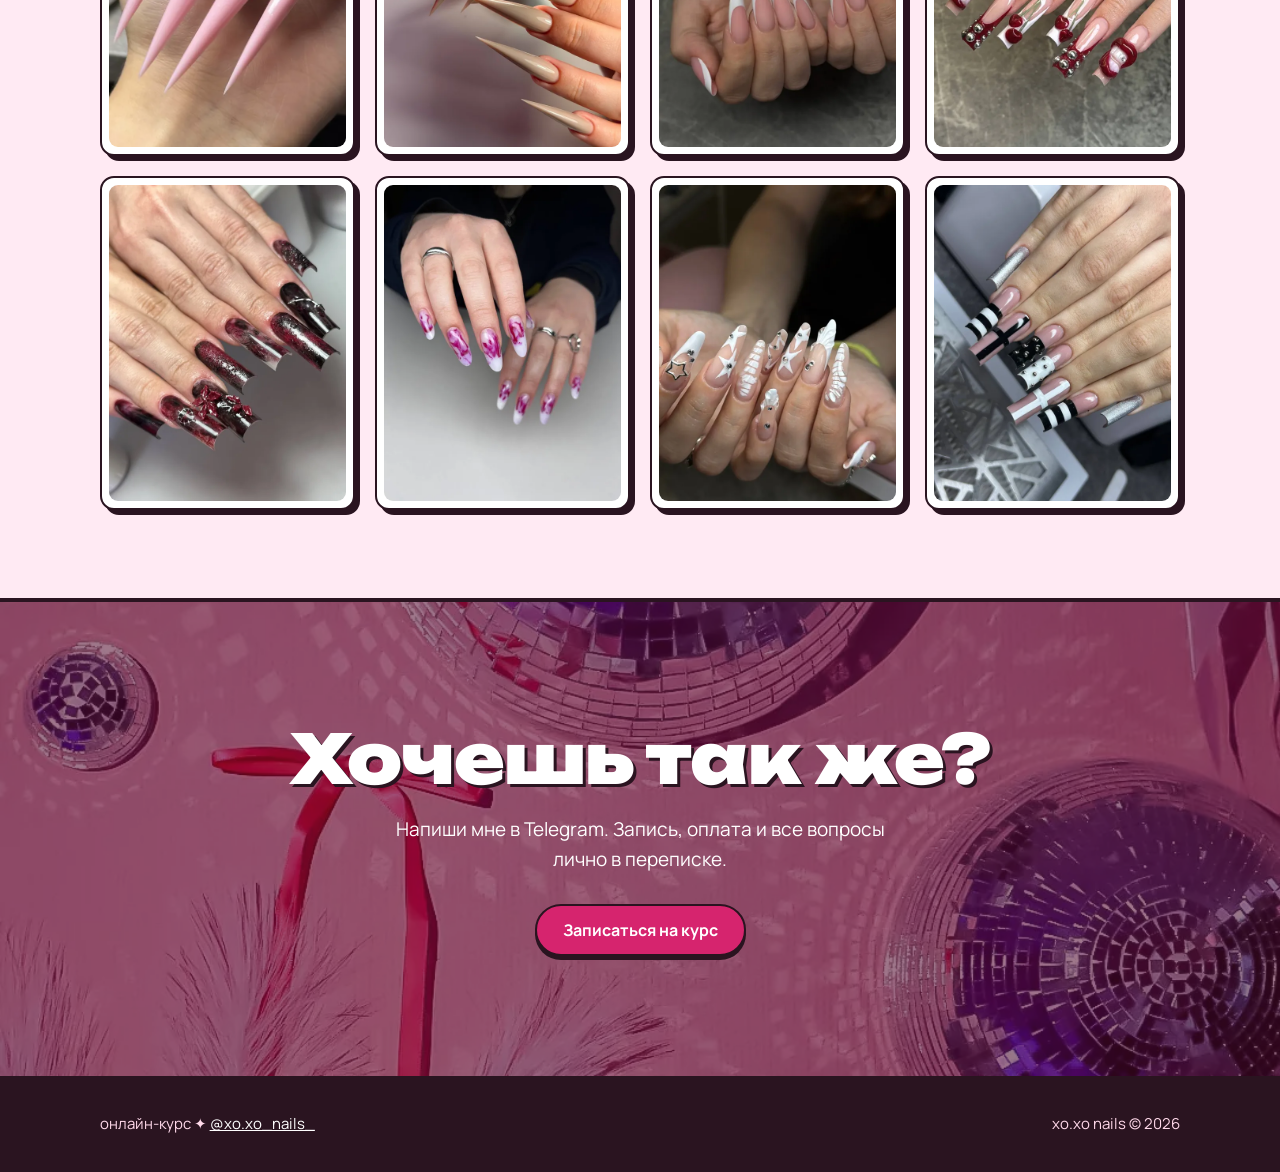
==== commit 9e2ac245: "Исправлены наклейки и заголовок" ====
--- a/index.html
+++ b/index.html
@@ -71,7 +71,7 @@
 .hero .wrap{display:grid;grid-template-columns:1.05fr .95fr;gap:40px;align-items:center}
 .hero-tag{display:inline-block;font-weight:700;background:var(--white);border:2px solid var(--ink);border-radius:999px;padding:6px 14px;margin-bottom:22px}
 .hero h1{font-size:clamp(40px,6.6vw,82px);font-weight:900;line-height:.98}
-.hero h1 .row2{display:block;-webkit-text-stroke:2px var(--ink);color:var(--white);}
+.hero h1 .row2{display:block;color:var(--white);text-shadow:-2px -2px 0 var(--ink),2px -2px 0 var(--ink),-2px 2px 0 var(--ink),2px 2px 0 var(--ink),0 -2px 0 var(--ink),0 2px 0 var(--ink),-2px 0 0 var(--ink),2px 0 0 var(--ink),6px 6px 0 var(--berry)}
 .hero .by{font:700 clamp(20px,2.4vw,26px)/1.2 var(--display);margin:18px 0 18px;color:var(--berry)}
 .hero .lead{margin:0 0 30px}
 .hero-ctas{display:flex;gap:12px;flex-wrap:wrap}
@@ -408,7 +408,7 @@
 
 /* draggable stickers */
 (function(){
-  const board=document.getElementById('board');let z=10;
+  const board=document.getElementById('otzyvy');let z=10;
   board.querySelectorAll('.sticker').forEach(s=>{
     let sx,sy,ox,oy,moved=false;
     s.addEventListener('pointerdown',e=>{
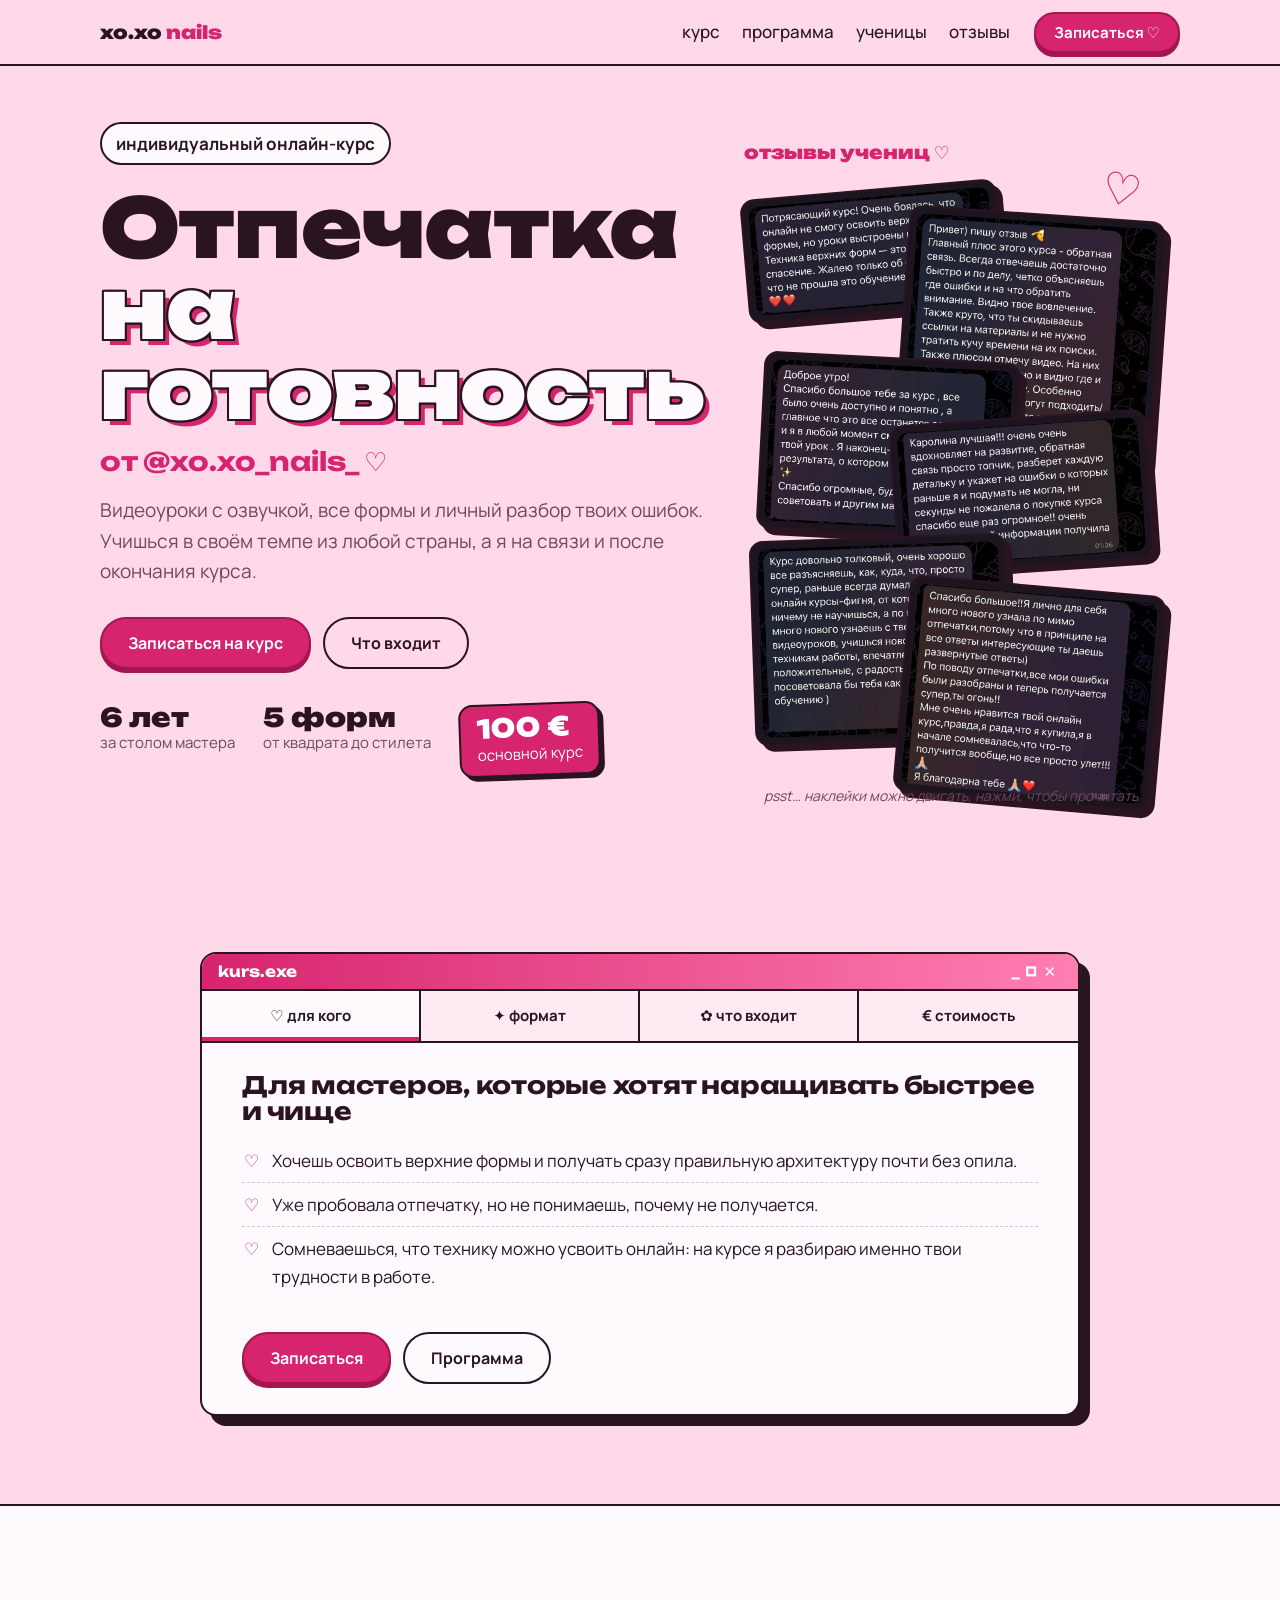
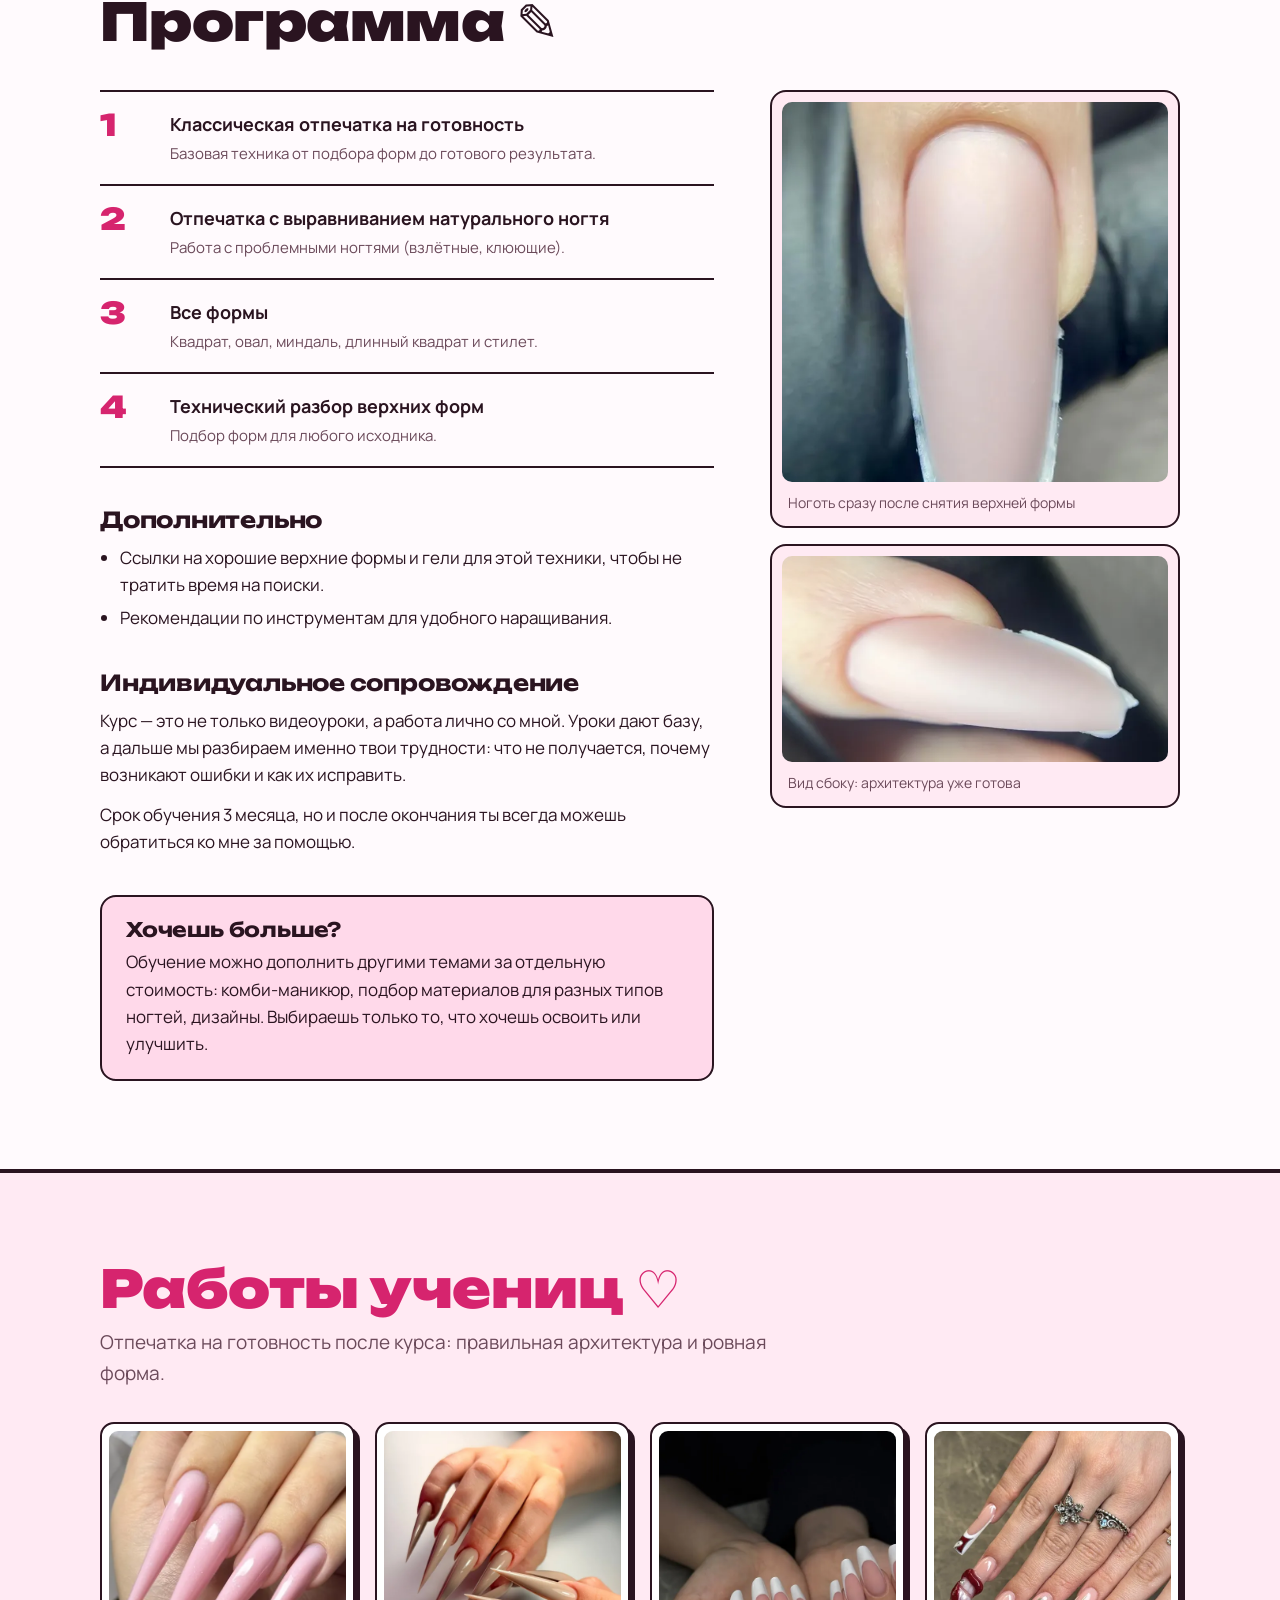
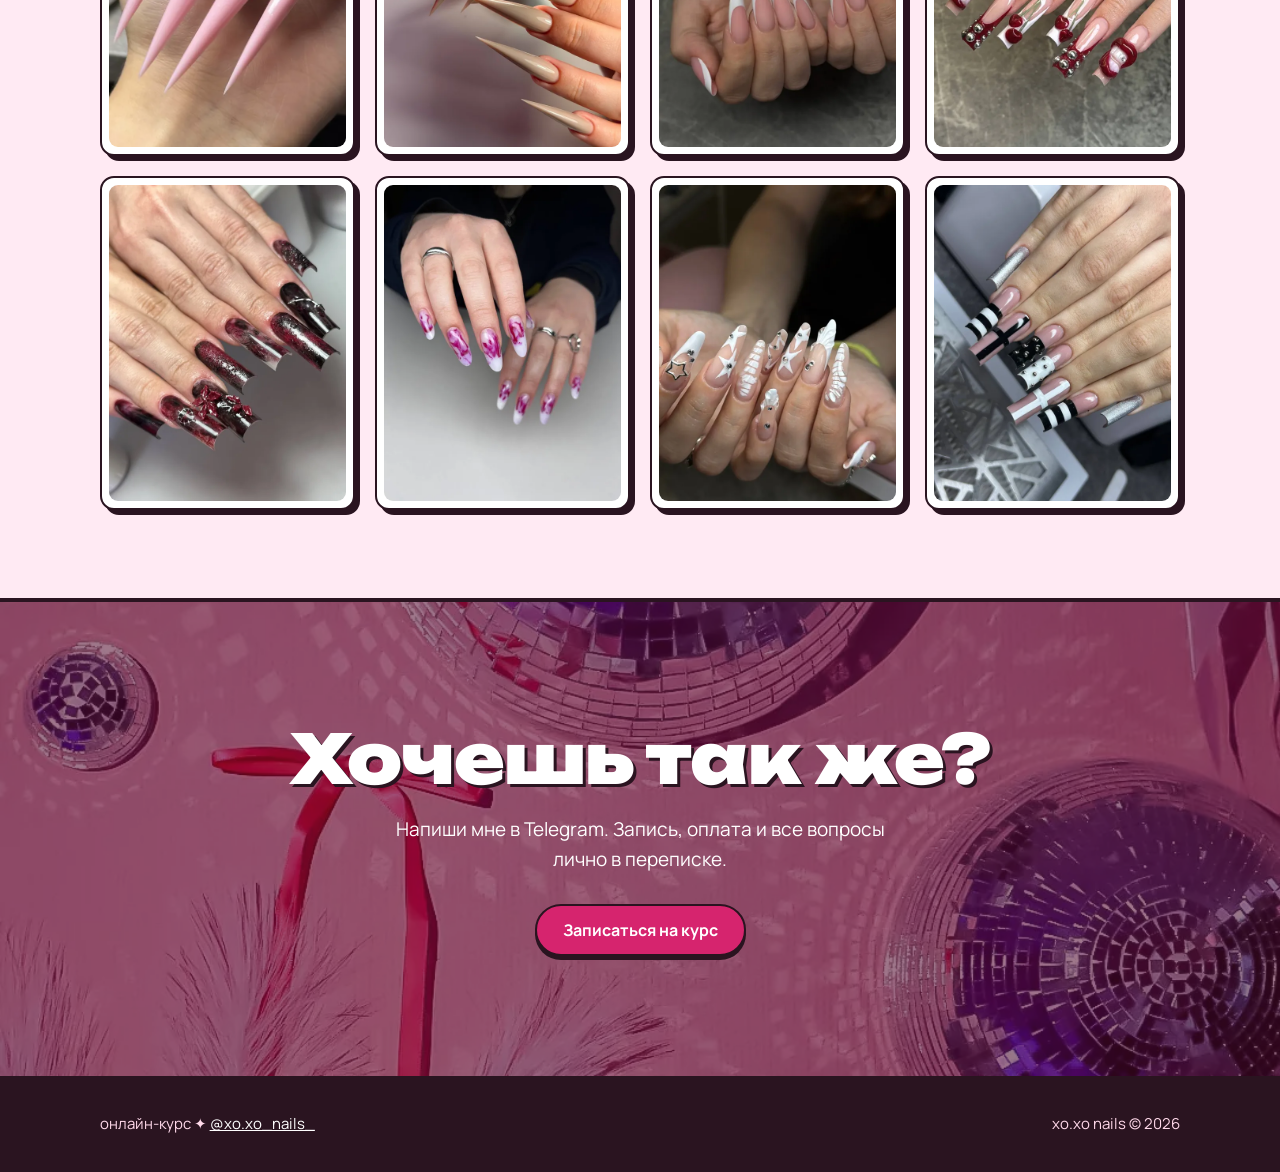
==== commit 9efb67bc: "Текст в блоке работ учениц" ====
--- a/index.html
+++ b/index.html
@@ -348,7 +348,7 @@
     <div class="gal-head">
       <div>
         <h2 id="students-title" style="color:var(--berry)">Работы учениц ♡</h2>
-        <p class="lead">Отпечатка на готовность после курса: чистая архитектура и ровные формы.</p>
+        <p class="lead">Отпечатка на готовность после курса: правильная архитектура и ровная форма.</p>
       </div>
     </div>
     <div class="gallery" data-group="students">
